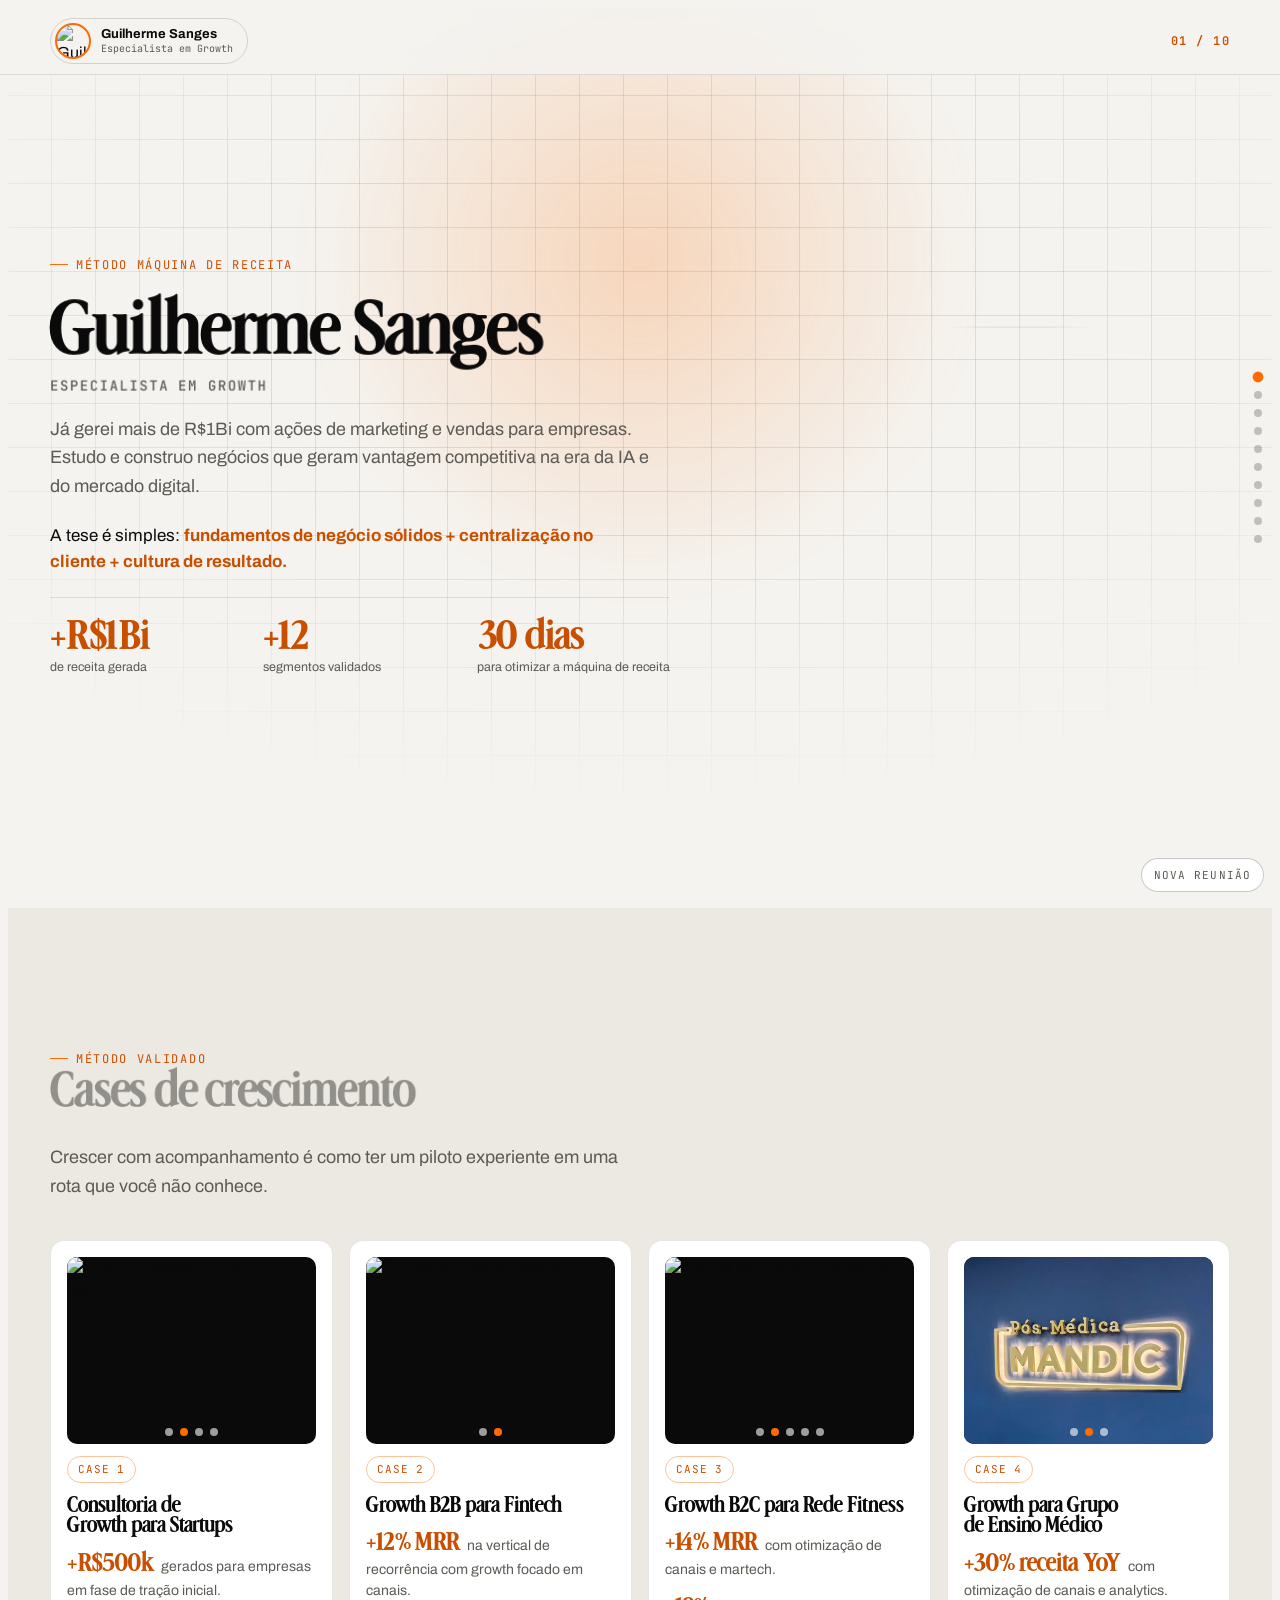
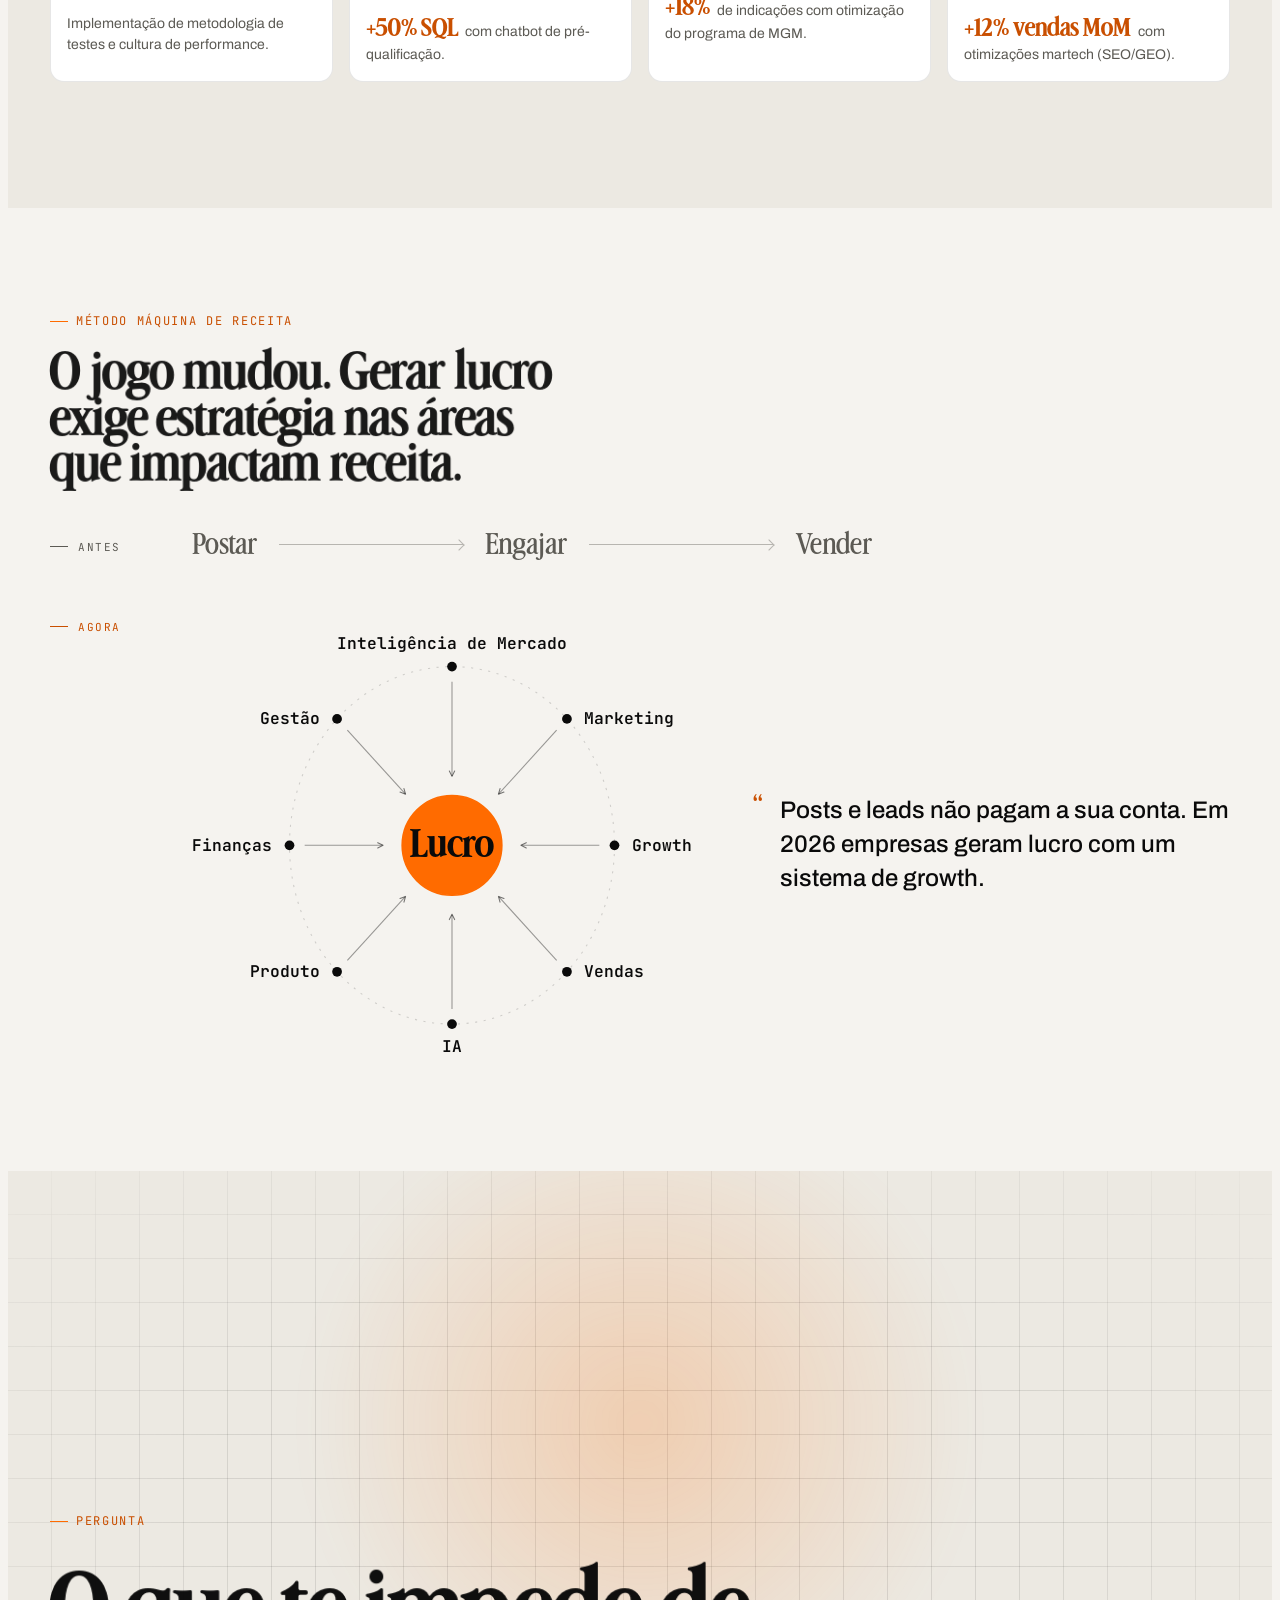
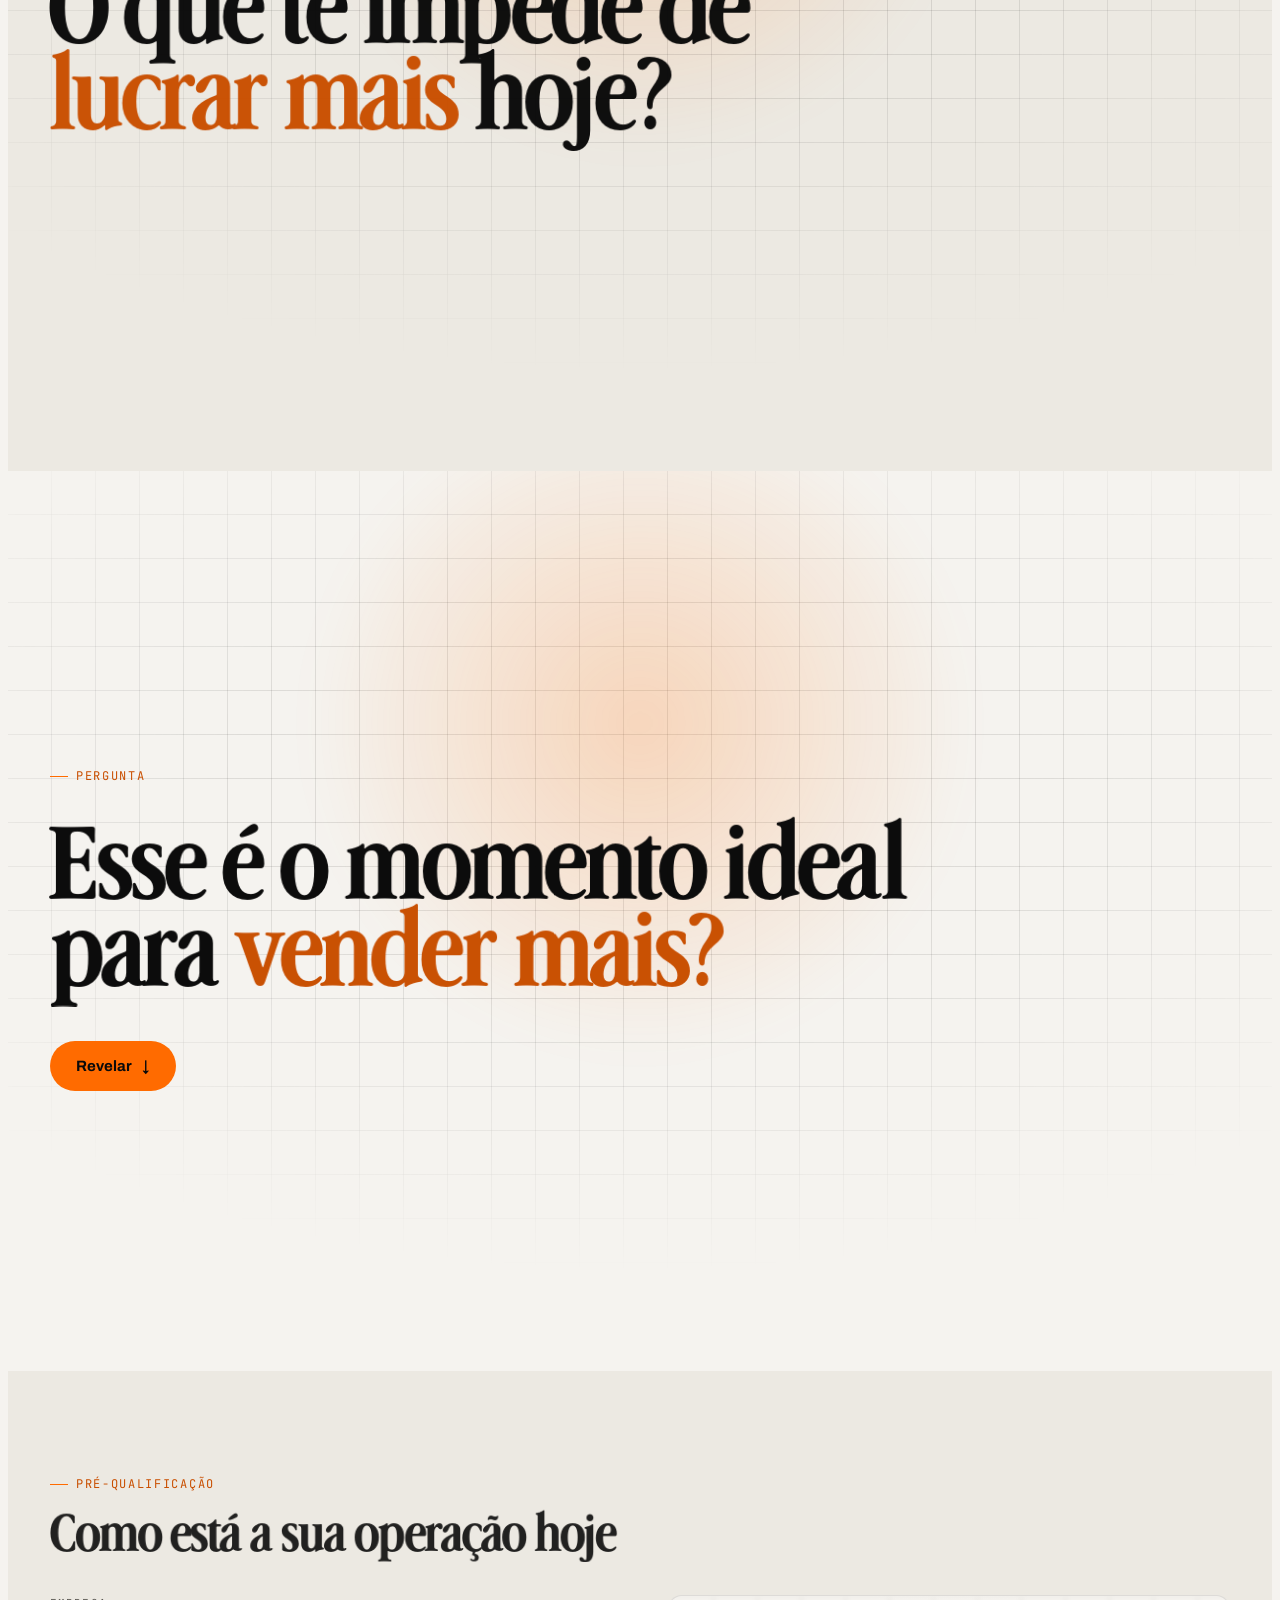
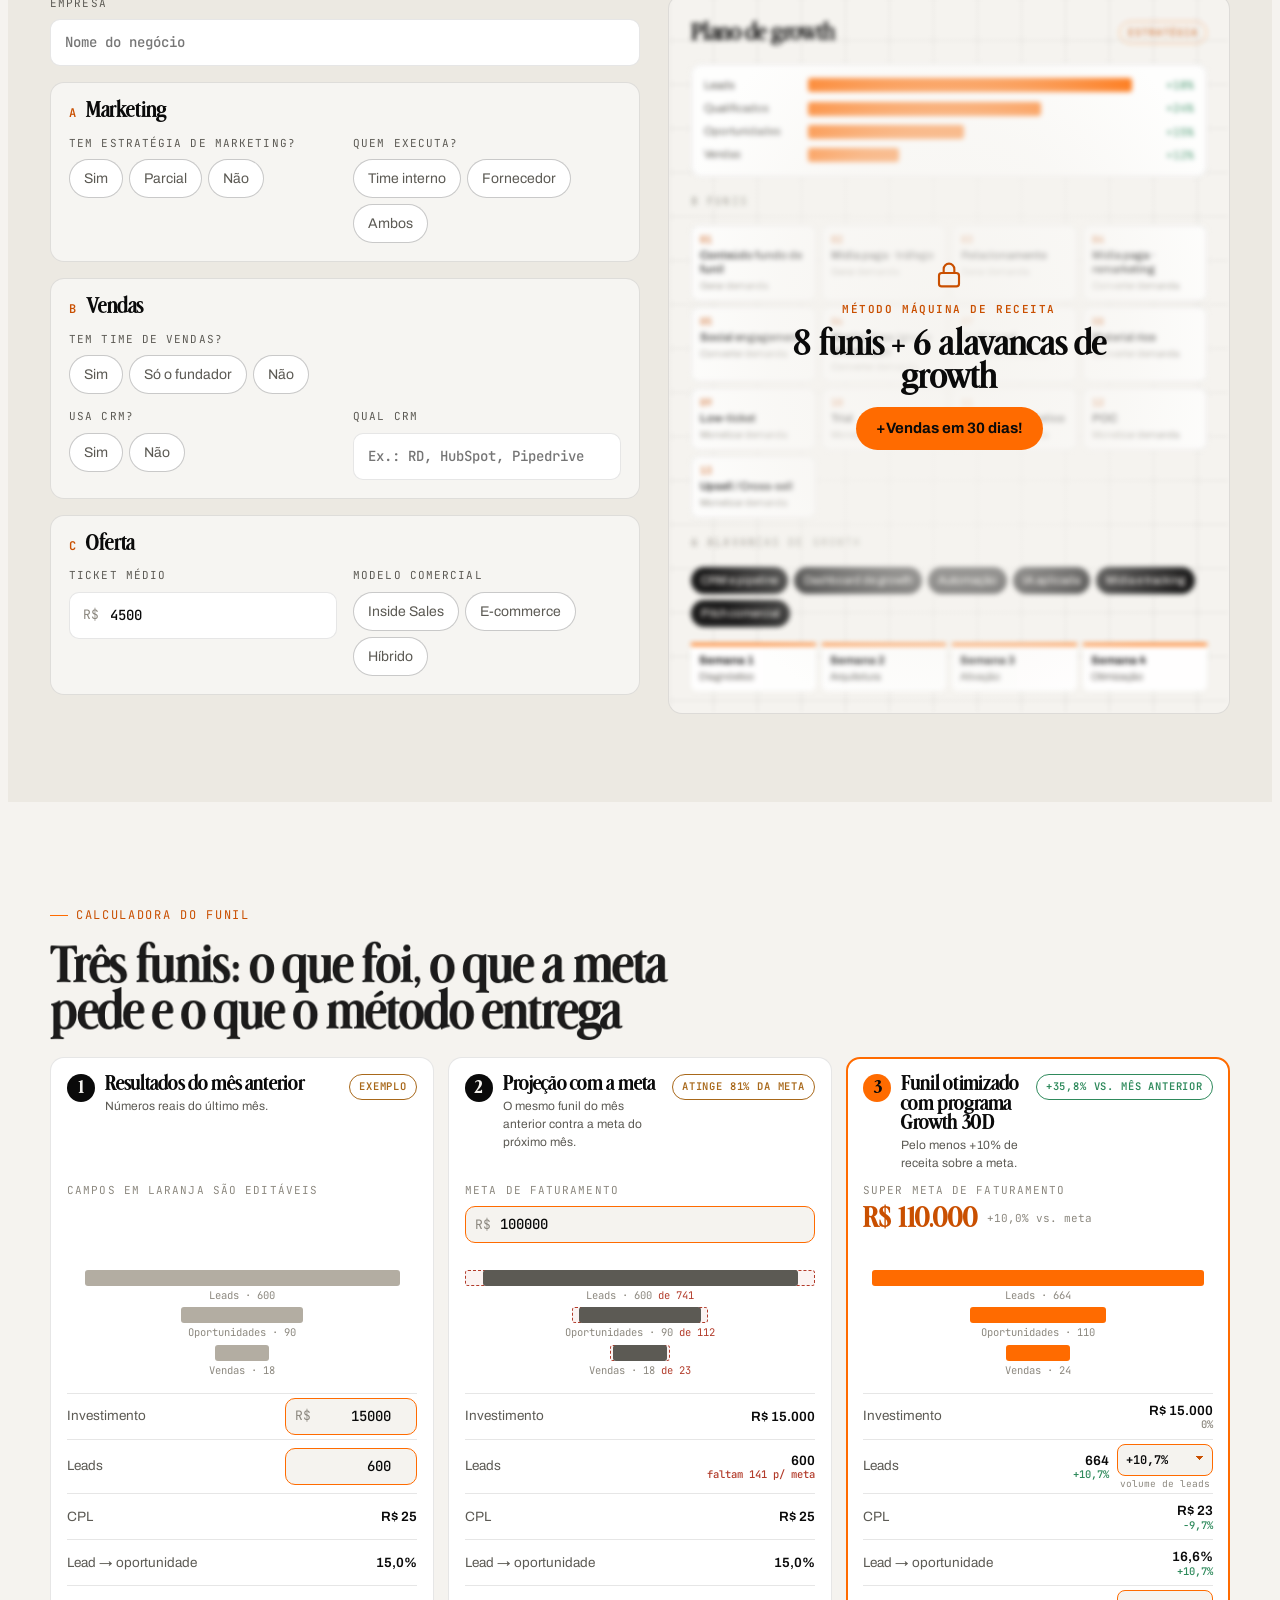
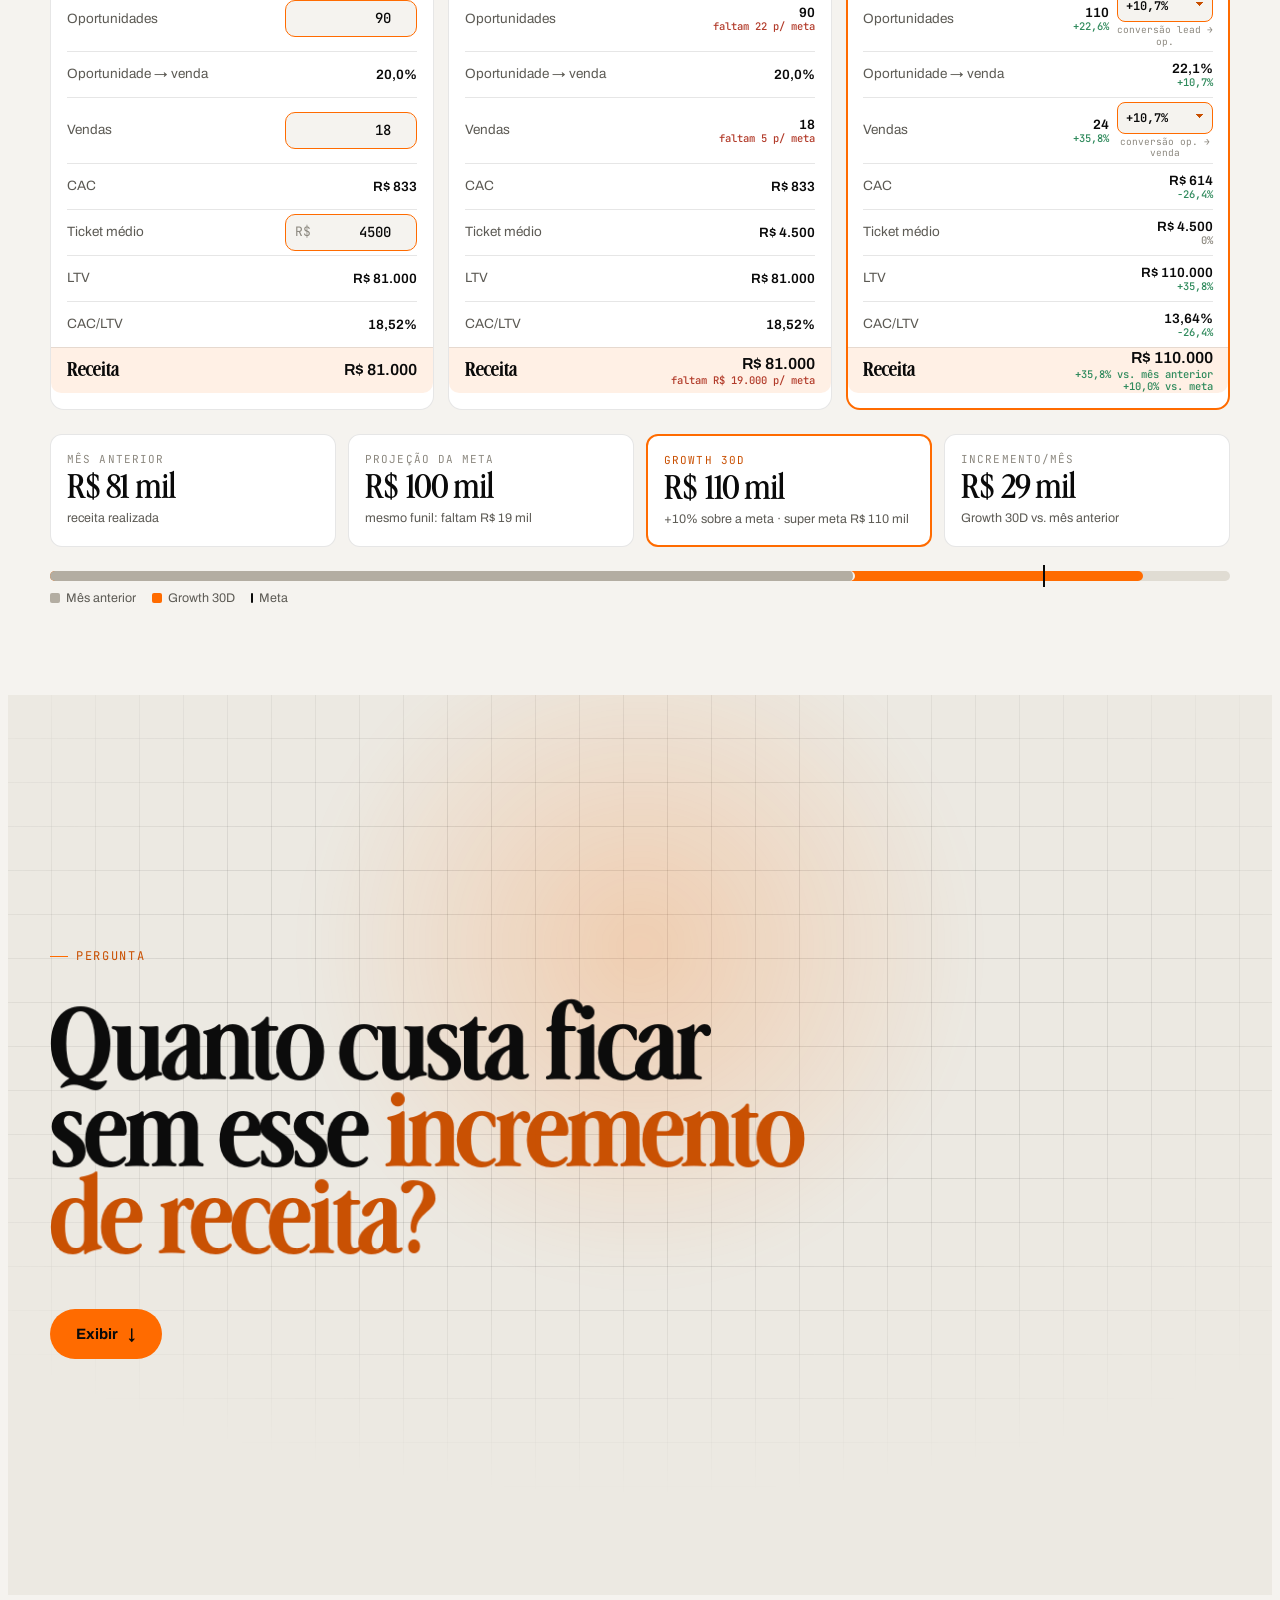
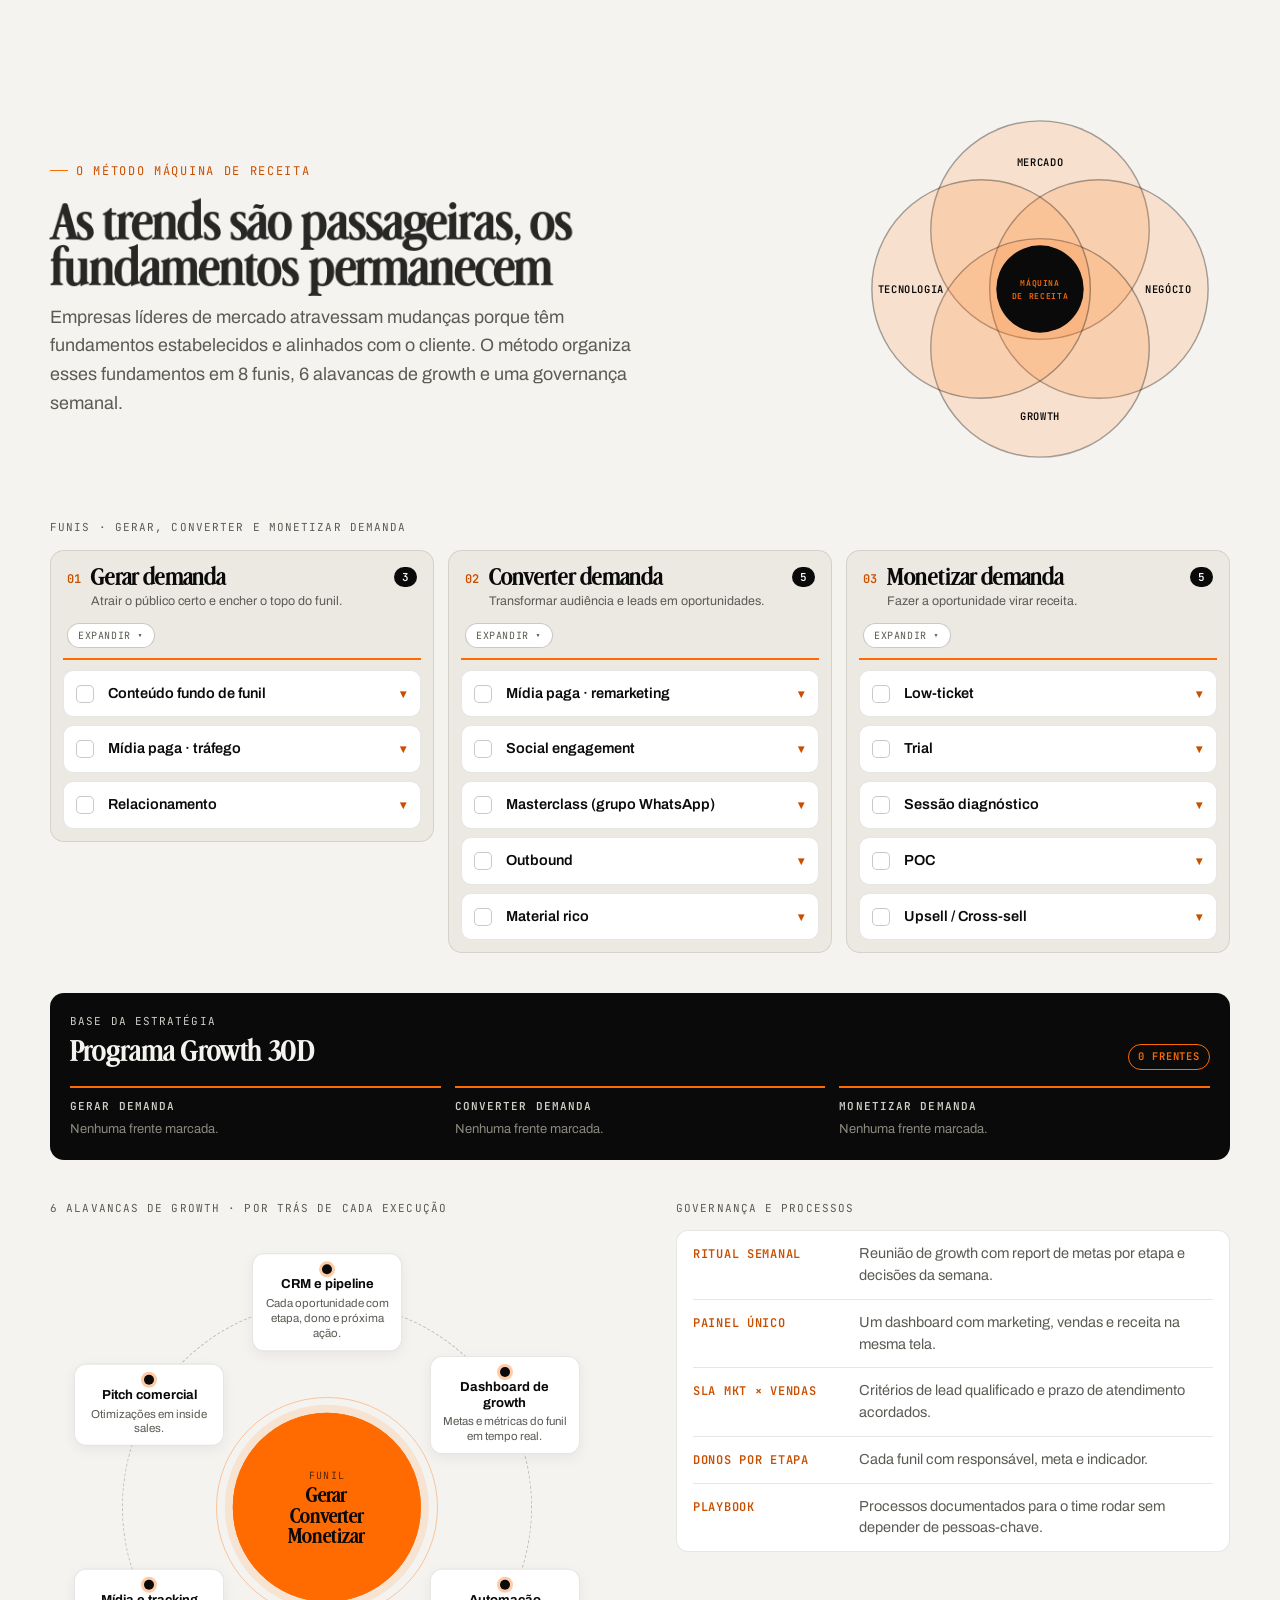
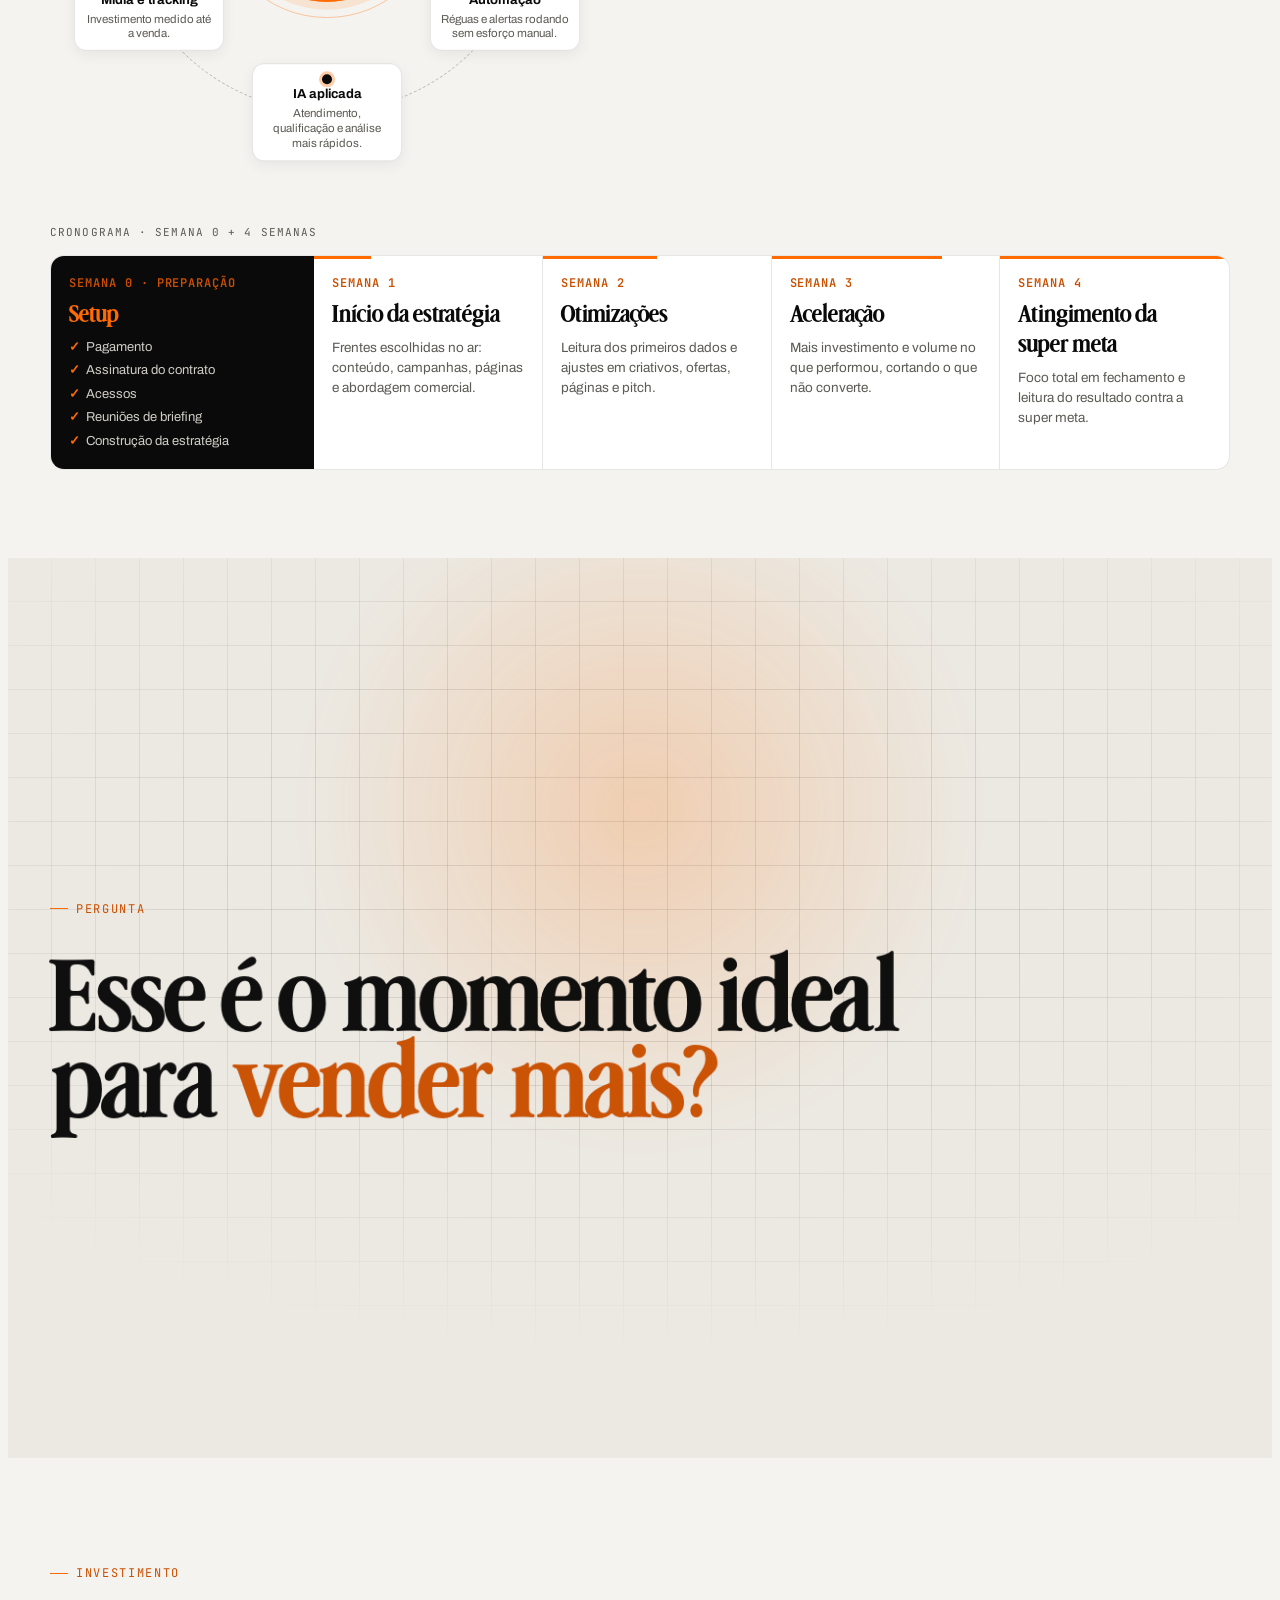
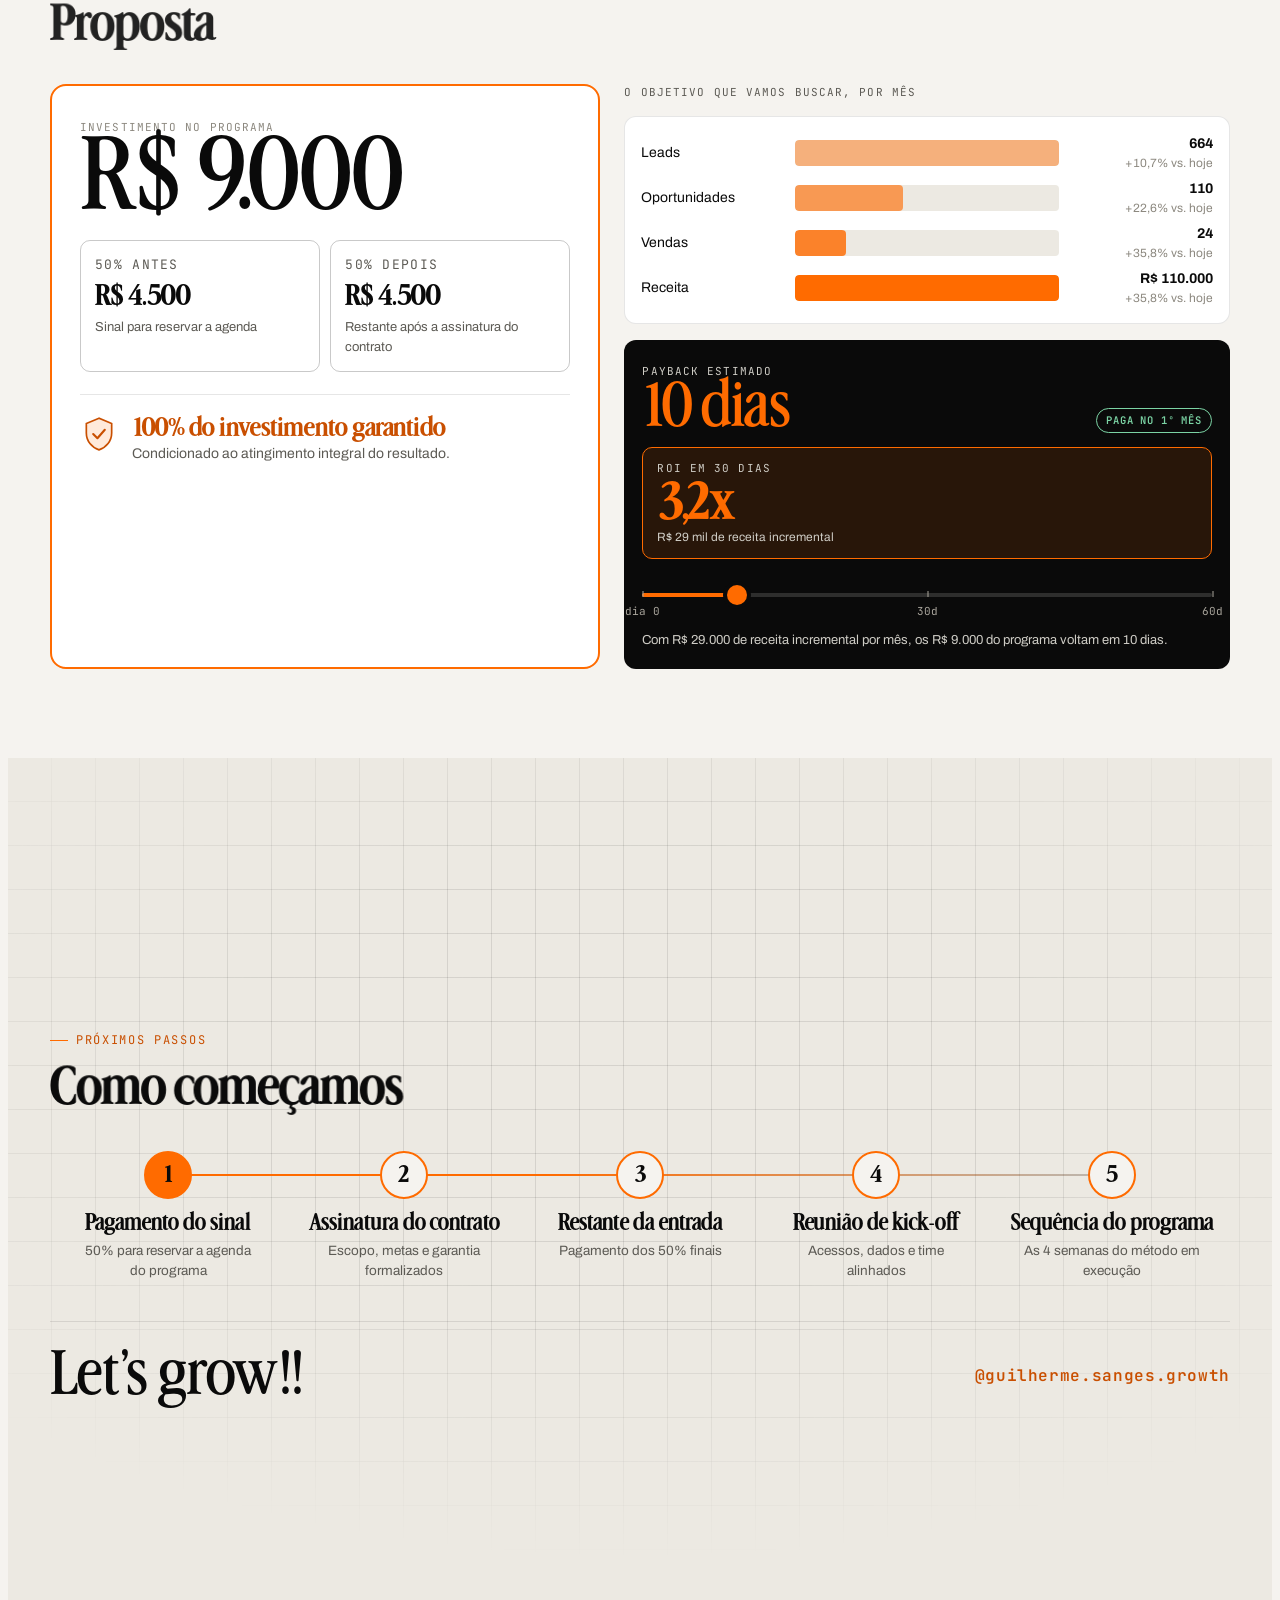
==== comercial-growth-30D/index.html @ 51778946 "Renomeia caminho da página para comercial-growth-30D Co-Authored-By: Claude Opus 5.5 <noreply@anthro" ====
<!doctype html><html lang="pt-BR"><head><meta charset="utf-8"><meta name="robots" content="noindex, nofollow"><meta name="viewport" content="width=device-width,initial-scale=1,viewport-fit=cover">
<link rel="icon" href="data:image/svg+xml,<svg xmlns=%22http://www.w3.org/2000/svg%22 viewBox=%220 0 100 100%22><rect width=%22100%22 height=%22100%22 fill=%22%230A0A0A%22/><text x=%2250%22 y=%2266%22 font-size=%2260%22 fill=%22%23FF6B00%22 text-anchor=%22middle%22 font-family=%22Arial%22>G</text></svg>"></head><body>
<title>Máquina de Receita · Reunião</title>
<meta name="claude:viewport-fit-sides" content="cover">
<link rel="icon" href="data:image/svg+xml,<svg xmlns=%22http://www.w3.org/2000/svg%22 viewBox=%220 0 100 100%22><rect width=%22100%22 height=%22100%22 fill=%22%230A0A0A%22/><text x=%2250%22 y=%2266%22 font-size=%2260%22 fill=%22%23FF6B00%22 text-anchor=%22middle%22 font-family=%22Arial%22>G</text></svg>">
<link rel="preconnect" href="https://fonts.googleapis.com">
<link rel="preconnect" href="https://fonts.gstatic.com" crossorigin>
<link rel="stylesheet" href="https://fonts.googleapis.com/css2?family=Archivo:wght@400;500;600;700&family=JetBrains+Mono:wght@400;500;600&display=swap">
<style>
@font-face{font-family:"Advercase";font-weight:400;font-display:swap;src:url([data-uri]) format("woff2")}
@font-face{font-family:"Advercase";font-weight:700;font-display:swap;src:url([data-uri]) format("woff2")}

/* Layout: dobras de tela cheia roladas na vertical no visual do Growth Hub (off-white, tom, grade com brilho laranja), cromo fixo com chip do autor e contador. Visual claro único. */
:root{
  --bg:#F5F3EF;          /* off-white do hub */
  --bg-tone:#ECE9E2;     /* dobra "tone" */
  --card:#FFFFFF;
  --ink:#0A0A0A;
  --ink-2:#5C5A54;
  --ink-3:#8C887F;
  --line:rgba(10,10,10,.10);
  --line-2:rgba(10,10,10,.22);
  --accent:#FF6B00;      /* preenchimentos */
  --accent-ink:#C94F00;  /* texto laranja sobre claro */
  --accent-soft:rgba(255,107,0,.10);
  --bar-base:#B3ADA2;
  --good:#2F8A5C;
  --warn:#A8681A;
  --f-display:"Advercase","Archivo",Arial,sans-serif;
  --f-body:"Archivo",Arial,sans-serif;
  --f-mono:"JetBrains Mono",ui-monospace,Menlo,Consolas,monospace;
  --gut-l:max(16px,env(safe-area-inset-left,0px));
  --gut-r:max(16px,env(safe-area-inset-right,0px));
  --radius:14px;
  color-scheme:light;
}
html{scroll-snap-type:y proximity;scroll-behavior:smooth}
@media (prefers-reduced-motion:reduce){html{scroll-behavior:auto}*{animation:none!important;transition:none!important}}
body{background:var(--bg);color:var(--ink);font-family:var(--f-body);font-size:16px;line-height:1.5;-webkit-font-smoothing:antialiased}
*{box-sizing:border-box}
[hidden]{display:none!important}
button,input,select,textarea{font:inherit;color:inherit}
:focus-visible{outline:2px solid var(--accent);outline-offset:3px;border-radius:4px}

/* ---------- cromo fixo (nav do hub) ---------- */
.chrome{position:fixed;top:0;left:0;right:0;z-index:30;backdrop-filter:blur(10px);-webkit-backdrop-filter:blur(10px);background:rgba(245,243,239,.82);border-bottom:1px solid var(--line);
  padding-top:env(safe-area-inset-top,0px);padding-left:var(--gut-l);padding-right:var(--gut-r)}
.chrome-in{max-width:1180px;margin-inline:auto;display:flex;justify-content:space-between;align-items:center;gap:16px;padding-block:10px}
.author{display:flex;align-items:center;gap:10px;border:1px solid rgba(10,10,10,.14);border-radius:999px;padding:4px 14px 4px 4px;text-decoration:none;color:inherit}
.author img{width:36px;height:36px;border-radius:50%;object-fit:cover;border:2px solid var(--accent)}
.author span{display:flex;flex-direction:column;line-height:1.2}
.author strong{font-size:13px}
.author small{font-family:var(--f-mono);font-size:10px;color:var(--ink-2)}
.chrome-r{display:flex;align-items:center;gap:14px}
.goal-badge{pointer-events:auto;display:flex;align-items:center;gap:8px;background:var(--ink);color:var(--bg);border-radius:999px;padding:6px 8px 6px 14px;box-shadow:0 0 0 3px rgba(255,107,0,.25),0 6px 18px rgba(10,10,10,.15);animation:gbIn .5s cubic-bezier(.2,.7,.2,1)}
.goal-badge .gb-k{font-family:var(--f-mono);font-size:10px;letter-spacing:.1em;text-transform:uppercase;color:#CFCDC6}
.goal-badge strong{font-family:var(--f-display);font-size:18px;line-height:1;color:var(--accent);font-variant-numeric:tabular-nums}
.goal-badge .gb-s{font-family:var(--f-mono);font-size:11px;font-weight:600;background:var(--accent);color:var(--ink);border-radius:999px;padding:4px 9px}
.goal-badge .gb-sep{color:#6F6862;font-size:16px}
@keyframes gbIn{from{opacity:0;transform:translateY(-6px)}to{opacity:1;transform:none}}
@media (max-width:680px){.goal-badge .gb-k{display:none}.goal-badge strong{font-size:15px}.chrome-r{gap:8px}}
.counter{font-family:var(--f-mono);font-size:12px;letter-spacing:.12em;color:var(--accent-ink);font-variant-numeric:tabular-nums;font-weight:600}
.dots{position:fixed;right:max(18px,calc(env(safe-area-inset-right,0px) + 18px));top:50%;transform:translateY(-50%);z-index:30;display:flex;flex-direction:column;gap:10px}
.dots a{display:block;width:8px;height:8px;border-radius:50%;background:var(--line-2);position:relative;transition:background .2s,transform .2s}
.dots a.on{background:var(--accent);transform:scale(1.35)}
.dots a span{position:absolute;right:18px;top:50%;transform:translateY(-50%);white-space:nowrap;font-family:var(--f-mono);font-size:11px;letter-spacing:.08em;text-transform:uppercase;color:var(--bg);background:var(--ink);padding:4px 8px;border-radius:4px;opacity:0;pointer-events:none;transition:opacity .15s}
.dots a:hover span,.dots a:focus-visible span{opacity:1}
.tools{position:fixed;z-index:30;bottom:calc(16px + env(safe-area-inset-bottom,0px));right:max(16px,calc(env(safe-area-inset-right,0px) + 16px));display:flex;gap:8px}
.tool{font-family:var(--f-mono);font-size:11px;letter-spacing:.1em;text-transform:uppercase;background:var(--card);border:1px solid var(--line-2);color:var(--ink-2);padding:8px 12px;border-radius:999px;cursor:pointer}
.tool:hover{color:var(--ink);border-color:var(--ink)}
.tool[aria-pressed="true"]{color:var(--accent-ink);border-color:var(--accent)}

/* ---------- dobras ---------- */
.dobra{min-height:100svh;scroll-snap-align:start;display:flex;flex-direction:column;justify-content:center;position:relative;overflow:hidden;
  padding-block:104px 88px;padding-left:var(--gut-l);padding-right:var(--gut-r);background:var(--bg)}
.dobra.tone{background:var(--bg-tone)}
.dobra.auto{min-height:auto}
.wrap{width:100%;max-width:1180px;margin-inline:auto;display:flex;flex-direction:column;gap:40px;min-width:0;position:relative;z-index:1}
.gridbg{position:absolute;inset:-1px;z-index:0;pointer-events:none;background-image:linear-gradient(var(--line) 1px,transparent 1px),linear-gradient(90deg,var(--line) 1px,transparent 1px);background-size:44px 44px;-webkit-mask-image:radial-gradient(ellipse 80% 60% at 50% 35%,#000 40%,transparent 90%);mask-image:radial-gradient(ellipse 80% 60% at 50% 35%,#000 40%,transparent 90%)}
.glow{position:absolute;z-index:0;pointer-events:none;top:-12%;left:50%;width:min(720px,120vw);aspect-ratio:1;transform:translateX(-50%);background:radial-gradient(circle,rgba(255,107,0,.22) 0%,rgba(255,107,0,0) 65%);filter:blur(20px)}
.kicker{font-family:var(--f-mono);font-size:12px;letter-spacing:.14em;text-transform:uppercase;color:var(--accent-ink);display:inline-flex;gap:8px;align-items:center}
.kicker::before{content:"";width:18px;height:1px;background:var(--accent)}
h1,h2,h3{font-family:var(--f-display);font-weight:700;text-wrap:balance;margin:0;line-height:1.08}
h1{font-size:clamp(32px,4.9vw,67px)}
.tt{transform-origin:left center;will-change:transform,opacity;transition:transform .2s ease-out,opacity .2s ease-out}
h2{font-size:clamp(28px,3.6vw,44px)}
h3{font-size:clamp(19px,1.8vw,22px)}
p{margin:0}
.lead{font-size:clamp(16px,1.4vw,18px);line-height:1.6;color:var(--ink-2);max-width:60ch}
.label{font-family:var(--f-mono);font-size:11px;letter-spacing:.1em;text-transform:uppercase;color:var(--ink-3)}
.o{color:var(--accent-ink)}
.head-block{display:flex;flex-direction:column;gap:14px;max-width:760px}

/* notas do apresentador */
.nota{display:none;border:1px dashed var(--accent);background:var(--accent-soft);border-radius:10px;padding:14px 16px;font-size:14px;color:var(--ink);max-width:70ch}
.nota b{font-family:var(--f-mono);font-size:11px;letter-spacing:.12em;text-transform:uppercase;color:var(--accent-ink);display:block;margin-bottom:4px;font-weight:600}
.nota textarea{width:100%;margin-top:10px;min-height:84px;background:var(--card);border:1px solid var(--line-2);border-radius:8px;padding:10px;resize:vertical}
body.presenter .nota{display:block}

/* ---------- 1a. hero ---------- */
.hero-photo{position:absolute;z-index:0;pointer-events:none;user-select:none;top:50%;right:8vw;width:clamp(235px,23.5vw,370px);height:auto;aspect-ratio:1/1;object-fit:cover;object-position:50% 30%;transform:translateY(-50%);
  -webkit-mask-image:radial-gradient(circle closest-side,#000 72%,transparent 100%);mask-image:radial-gradient(circle closest-side,#000 72%,transparent 100%)}
.hero-text{max-width:min(720px,56%);display:flex;flex-direction:column;gap:22px}
.hero-text h1 small{display:block;font-family:var(--f-mono);font-weight:500;font-size:14px;letter-spacing:.14em;text-transform:uppercase;color:var(--ink-2);margin-top:14px}
.thesis{font-size:17px;line-height:1.55;max-width:56ch}
.thesis strong{color:var(--accent-ink)}
.stats{display:grid;grid-template-columns:repeat(3,minmax(0,1fr));gap:20px;border-top:1px solid var(--line);padding-top:22px;max-width:620px}
.stat{display:flex;flex-direction:column;gap:4px}
.stat b{font-family:var(--f-display);font-size:clamp(26px,2.6vw,34px);color:var(--accent-ink);line-height:1}
.stat span{font-size:12.5px;color:var(--ink-2)}

/* ---------- 1b. cases (cards do hub) ---------- */
.cases{display:grid;grid-template-columns:repeat(4,minmax(0,1fr));gap:16px}
.case{background:var(--card);border:1px solid var(--line);border-radius:var(--radius);padding:16px;display:flex;flex-direction:column;gap:12px;min-width:0}
.case-tag{font-family:var(--f-mono);font-size:11px;letter-spacing:.08em;text-transform:uppercase;color:var(--accent-ink);border:1px solid rgba(255,107,0,.4);border-radius:999px;padding:4px 10px;width:fit-content}
.case h3{font-size:18px;line-height:1.15}
.case p{font-size:14px;line-height:1.5;color:var(--ink-2)}
.case p strong{font-family:var(--f-display);font-size:21px;color:var(--accent-ink);margin-right:4px;display:inline-block}
.car{position:relative;aspect-ratio:4/3;max-width:100%;overflow:hidden;border-radius:10px;background:var(--ink)}
.car img{position:absolute;inset:0;width:100%;height:100%;object-fit:cover;object-position:50% 30%;opacity:0;transition:opacity 0s linear .6s}
.car img.on{opacity:1;z-index:1;transition:opacity .6s ease}
.car img.contain{object-fit:contain;object-position:50% 50%}
.car-dots{position:absolute;left:0;right:0;bottom:8px;display:flex;justify-content:center;gap:7px;z-index:2}
.car-dots button{width:8px;height:8px;padding:0;border:0;border-radius:50%;background:rgba(255,255,255,.6);cursor:pointer}
.car-dots button.on{background:var(--accent)}

/* ---------- 1c. antes x agora (do hub) ---------- */
.compare{display:flex;flex-direction:column;gap:44px}
.crow{display:grid;grid-template-columns:110px minmax(0,1fr);gap:32px;align-items:start}
.ctag{display:flex;align-items:center;gap:10px;font-family:var(--f-mono);font-size:11px;letter-spacing:.14em;text-transform:uppercase;color:var(--ink-2);padding-top:12px}
.ctag::before{content:"";width:18px;height:1px;background:currentColor}
.ctag.acc{color:var(--accent-ink)}
.antes{list-style:none;margin:0;padding:0;display:flex;align-items:center;gap:22px;font-family:var(--f-display);font-size:24px;color:var(--ink-2);max-width:680px}
.antes li:not(.sep){white-space:nowrap}
.antes .sep{flex:1;min-width:18px;height:1px;background:currentColor;opacity:.4;position:relative}
.antes .sep::after{content:"";position:absolute;right:0;top:50%;width:7px;height:7px;border-top:1px solid currentColor;border-right:1px solid currentColor;transform:translateY(-50%) rotate(45deg)}
.agora-wrap{display:grid;grid-template-columns:minmax(0,520px) minmax(0,1fr);gap:40px;align-items:center}
.agora{display:block;width:100%;height:auto;overflow:visible}
.agora .orbit{fill:none;stroke:rgba(10,10,10,.16);stroke-dasharray:2 6}
.agora .spoke{stroke:rgba(10,10,10,.4);stroke-width:1;marker-end:url(#agoraArrow)}
.agora .dot{fill:var(--ink)}
.agora .lb{font-family:var(--f-mono);font-size:15px;font-weight:600;fill:var(--ink)}
.agora .core{fill:var(--accent)}
.agora .corelb{font-family:var(--f-display);font-weight:700;font-size:30px;fill:var(--ink);text-anchor:middle;dominant-baseline:central}
.agora .pulse{fill:none;stroke:var(--accent);stroke-width:1.5;transform-box:fill-box;transform-origin:center;animation:agoraPulse 3.2s ease-out infinite}
@keyframes agoraPulse{0%{transform:scale(1);opacity:.55}100%{transform:scale(1.7);opacity:0}}
.take{display:flex;gap:16px;align-items:flex-start}
.take i{font-style:normal;font-family:var(--f-display);color:var(--accent-ink);font-size:30px;line-height:1}
.take p{font-size:clamp(19px,1.9vw,24px);line-height:1.4;font-weight:500}

/* ---------- perguntas ---------- */
.q h2{font-size:clamp(42px,6.6vw,96px);max-width:15ch;line-height:1.04}
.reveal-btn{align-self:flex-start;display:inline-flex;gap:10px;align-items:center;background:var(--accent);color:var(--ink);border:0;border-radius:999px;padding:14px 26px;font-weight:700;font-size:15px;cursor:pointer;transition:transform .18s}
.reveal-btn:hover{transform:translateY(-2px)}
.revealed .reveal-btn{display:none}
.rev{display:none}
.revealed .rev{display:flex;animation:up .6s cubic-bezier(.2,.7,.2,1) both}
@keyframes up{from{opacity:0;transform:translateY(16px)}to{opacity:1;transform:none}}
.decisao{flex-direction:column;gap:28px}
.decisao > p{font-family:var(--f-display);font-size:clamp(22px,2.6vw,34px);line-height:1.2;max-width:30ch}
.pilares{display:grid;grid-template-columns:repeat(3,minmax(0,1fr));gap:16px}
.pilar{background:var(--card);border:1px solid var(--line);border-top:3px solid var(--accent);border-radius:var(--radius);padding:20px;display:flex;flex-direction:column;gap:6px}
.pilar span{font-family:var(--f-mono);font-size:12px;color:var(--accent-ink);font-weight:600}
.pilar strong{font-family:var(--f-display);font-size:clamp(22px,2.2vw,30px)}
.pilar p{font-size:14px;color:var(--ink-2)}

/* ---------- 4. pré-qualificação ---------- */
.pq{display:grid;grid-template-columns:minmax(0,1.05fr) minmax(0,1fr);gap:28px;align-items:stretch}
.form{display:flex;flex-direction:column;gap:16px}
.field{display:flex;flex-direction:column;gap:8px;min-width:0}
.field > .label{color:var(--ink-2)}
.row2{display:grid;grid-template-columns:minmax(0,1fr) minmax(0,1fr);gap:16px}
.txt{background:var(--card);border:1px solid var(--line);border-radius:10px;padding:12px 14px;width:100%;min-width:0;font-family:var(--f-mono);font-size:14px;font-weight:500}
.txt:focus{border-color:var(--accent-ink);outline:none}
.money{position:relative}
.money::before{content:"R$";position:absolute;left:14px;top:50%;transform:translateY(-50%);color:var(--ink-3);font-size:13px;font-family:var(--f-mono);pointer-events:none}
.money .txt{padding-left:40px}
.seg{display:flex;flex-wrap:wrap;gap:6px}
.seg label{position:relative}
.seg input{position:absolute;opacity:0;inset:0;cursor:pointer}
.seg span{display:block;padding:8px 14px;border:1px solid var(--line-2);border-radius:999px;font-size:14px;color:var(--ink-2);background:var(--card);transition:all .15s}
.seg input:checked + span{border-color:var(--ink);color:var(--bg);background:var(--ink)}
.seg input:focus-visible + span{outline:2px solid var(--accent);outline-offset:2px}
.qbox{border:1px solid var(--line);border-radius:var(--radius);padding:18px;display:flex;flex-direction:column;gap:14px;background:rgba(255,255,255,.55)}
.qbox h3{font-size:18px;display:flex;gap:10px;align-items:baseline}
.qbox h3 .n{font-family:var(--f-mono);font-size:12px;color:var(--accent-ink);font-weight:600}
.locked{position:relative;border:1px solid var(--line);border-radius:var(--radius);overflow:hidden;background:var(--bg);min-height:100%}
.locked .blur{position:relative;filter:blur(2.6px);opacity:.92;padding:22px;display:flex;flex-direction:column;gap:16px;pointer-events:none;user-select:none;background-image:linear-gradient(var(--line) 1px,transparent 1px),linear-gradient(90deg,var(--line) 1px,transparent 1px);background-size:44px 44px}
.mk-head{display:flex;justify-content:space-between;align-items:center;gap:10px}
.mk-head b{font-family:var(--f-display);font-size:20px}
.mk-head span{font-family:var(--f-mono);font-size:10px;letter-spacing:.1em;text-transform:uppercase;color:var(--accent-ink);border:1px solid rgba(255,107,0,.45);border-radius:999px;padding:3px 8px}
.mk-funnel{background:var(--card);border:1px solid var(--line);border-radius:10px;padding:12px;display:flex;flex-direction:column;gap:6px}
.mk-funnel div{display:grid;grid-template-columns:96px minmax(0,1fr) 54px;gap:8px;align-items:center;font-size:11.5px;color:var(--ink-2)}
.mk-funnel i{display:block;height:14px;border-radius:3px;background:var(--accent)}
.mk-funnel em{font-style:normal;font-family:var(--f-mono);font-size:11px;color:var(--good);text-align:right}
.mini-funis{display:grid;grid-template-columns:repeat(4,minmax(0,1fr));gap:6px}
.mini-funis div{background:var(--card);border:1px solid var(--line);border-radius:8px;padding:8px;display:flex;flex-direction:column;gap:3px;font-size:11.5px;font-weight:600;line-height:1.2}
.mini-funis div b{color:var(--accent-ink);font-family:var(--f-mono);font-weight:600;font-size:10px}
.mini-funis div small{font-weight:400;color:var(--ink-3);font-size:10px}
.mini-sis{display:flex;flex-wrap:wrap;gap:6px}
.mini-sis span{background:var(--ink);color:var(--bg);border-radius:999px;padding:5px 10px;font-size:11.5px}
.mk-weeks{display:grid;grid-template-columns:repeat(4,minmax(0,1fr));gap:6px}
.mk-weeks div{border-top:3px solid var(--accent);background:var(--card);border-radius:0 0 6px 6px;padding:6px 8px;font-size:10.5px;color:var(--ink-2)}
.mk-weeks div b{display:block;color:var(--ink);font-size:11.5px}
.lock{position:absolute;inset:0;z-index:2;display:flex;flex-direction:column;align-items:center;justify-content:center;gap:10px;text-align:center;padding:24px;background:radial-gradient(ellipse at center,rgba(245,243,239,.92) 0%,rgba(245,243,239,.55) 45%,rgba(245,243,239,0) 75%)}
.lock svg{width:32px;height:32px}
.lock .k{font-family:var(--f-mono);font-size:11px;letter-spacing:.14em;text-transform:uppercase;color:var(--accent-ink);font-weight:600}
.lock strong{font-family:var(--f-display);font-size:clamp(24px,2.4vw,30px);line-height:1.1;max-width:16ch}
.lock .cta{background:var(--accent);color:var(--ink);font-weight:700;font-size:15px;border-radius:999px;padding:10px 20px;margin-top:4px}

/* ---------- 5. calculadora ---------- */
.calc{display:grid;grid-template-columns:minmax(0,330px) minmax(0,1fr);gap:24px;align-items:start}
.inputs{background:var(--card);border:1px solid var(--line);border-radius:var(--radius);padding:20px;display:flex;flex-direction:column;gap:14px}
.inputs .head{display:flex;justify-content:space-between;align-items:center;gap:8px}
.inputs .txt{background:var(--bg);padding-block:10px}
.chip{font-family:var(--f-mono);font-size:10.5px;letter-spacing:.08em;text-transform:uppercase;padding:4px 9px;border-radius:999px;border:1px solid var(--line-2);color:var(--ink-2);white-space:nowrap;font-weight:600}
.chip.ex,.chip.warn{border-color:var(--warn);color:var(--warn)}
.chip.good{border-color:var(--good);color:var(--good)}
.sep{height:1px;background:var(--line);margin-block:2px}
.res{display:flex;flex-direction:column;gap:18px;min-width:0}
.kpis{display:grid;grid-template-columns:repeat(4,minmax(0,1fr));gap:12px}
.kpi{background:var(--card);border:1px solid var(--line);border-radius:12px;padding:16px;display:flex;flex-direction:column;gap:6px;min-width:0}
.kpi .v{font-family:var(--f-display);font-size:clamp(22px,2.2vw,30px);line-height:1.05;font-variant-numeric:tabular-nums;overflow-wrap:anywhere}
.kpi .s{font-size:12.5px;color:var(--ink-2)}
.kpi.hot{border:2px solid var(--accent);background:var(--card)}
.kpi.hot .label{color:var(--accent-ink)}
.meta-bar{display:flex;flex-direction:column;gap:8px}
.meta-track{position:relative;height:10px;border-radius:999px;background:#E0DCD3}
.meta-track .fa,.meta-track .fo{position:absolute;left:0;top:0;bottom:0;border-radius:999px}
.meta-track .fo{background:var(--accent)}
.meta-track .fa{background:var(--bar-base);border-right:2px solid var(--bg)}
.meta-track .goal{position:absolute;top:-6px;bottom:-6px;width:2px;background:var(--ink)}
.legend{display:flex;flex-wrap:wrap;gap:16px;font-size:12.5px;color:var(--ink-2)}
.legend i{display:inline-block;width:10px;height:10px;border-radius:2px;margin-right:6px;vertical-align:-1px}
.tbl-wrap{overflow-x:auto;border:1px solid var(--line);border-radius:12px;background:var(--card)}
table{width:100%;border-collapse:collapse;font-size:14.5px;font-variant-numeric:tabular-nums;min-width:560px}
th,td{padding:10px 16px;text-align:right;border-bottom:1px solid var(--line);white-space:nowrap}
th:first-child,td:first-child{text-align:left}
thead th{font-family:var(--f-mono);font-size:11px;letter-spacing:.08em;text-transform:uppercase;color:var(--ink-3);font-weight:500;background:var(--bg)}
thead th.o{color:var(--accent-ink)}
tbody tr:last-child td{border-bottom:0}
td.o{color:var(--ink);font-weight:700}
td.d{color:var(--good);font-family:var(--f-mono);font-size:13px;font-weight:500}
td.d.neg{color:var(--ink-3)}
tr.tot td{background:var(--accent-soft);font-weight:700}
tr.tot td:first-child{font-family:var(--f-display)}
td small{color:var(--ink-3);font-weight:400;font-size:12px;margin-left:6px}
.levers{border:1px solid var(--line);border-radius:12px;padding:16px;display:flex;flex-direction:column;gap:12px;background:var(--card)}
.levers .top{display:flex;flex-wrap:wrap;justify-content:space-between;align-items:center;gap:10px}
.levers .grid{display:grid;grid-template-columns:repeat(4,minmax(0,1fr));gap:12px}
.lever{display:flex;flex-direction:column;gap:6px;min-width:0}
.lever select{appearance:none;-webkit-appearance:none;width:100%;padding:10px 34px 10px 12px;border-radius:10px;border:1px solid var(--line-2);background-color:var(--bg);font-family:var(--f-mono);font-size:13px;font-weight:600;cursor:pointer;
  background-image:linear-gradient(45deg,transparent 50%,#C94F00 50%),linear-gradient(135deg,#C94F00 50%,transparent 50%);background-position:calc(100% - 18px) calc(50% - 2px),calc(100% - 13px) calc(50% - 2px);background-size:5px 5px,5px 5px;background-repeat:no-repeat}
.lever select:focus{border-color:var(--accent-ink);outline:none}
.lever small{font-size:12px;color:var(--ink-3)}
.mini-btn{background:transparent;border:1px solid var(--line-2);border-radius:999px;padding:6px 12px;font-family:var(--f-mono);font-size:11px;letter-spacing:.06em;text-transform:uppercase;color:var(--ink-2);cursor:pointer}
.mini-btn:hover{border-color:var(--accent-ink);color:var(--accent-ink)}

/* três funis lado a lado, linhas alinhadas */
#calculadora .wrap{gap:24px}
.fx3{display:grid;grid-template-columns:repeat(3,minmax(0,1fr));gap:14px;align-items:stretch}
.fx{background:var(--card);border:1px solid var(--line);border-radius:var(--radius);padding:16px;display:flex;flex-direction:column;gap:10px;min-width:0}
.fx.hot{border:2px solid var(--accent);padding:15px}
.fx-h{display:grid;grid-template-columns:auto minmax(0,1fr) auto;gap:10px;align-items:start;min-height:78px}
.fx-n{width:28px;height:28px;border-radius:50%;display:grid;place-items:center;background:var(--ink);color:var(--bg);font-family:var(--f-display);font-weight:700;font-size:15px}
.fx.hot .fx-n{background:var(--accent);color:var(--ink)}
.fx-h h3{font-size:17px;line-height:1.15}
.fx-h p{font-size:12px;color:var(--ink-2);margin-top:3px}
.fx-meta{display:flex;flex-wrap:wrap;gap:8px;align-items:center;align-content:flex-start;min-height:74px}
.fx-meta .label{flex:1 0 100%}
.fx-meta .money{flex:1 1 120px;min-width:0}
.supermeta{font-family:var(--f-display);font-weight:700;font-size:24px;line-height:1;color:var(--accent-ink);font-variant-numeric:tabular-nums}
.supermeta-s{font-family:var(--f-mono);font-size:11px;color:var(--ink-3)}
.fx-meta .txt{padding:7px 10px 7px 34px;background:var(--bg);border-color:var(--accent)}
.fx-meta .money::before{left:10px}
.fx-bars{display:flex;flex-direction:column;gap:4px;align-items:center;padding-block:4px}
.fb{width:100%;display:flex;flex-direction:column;align-items:center;gap:2px}
.fbw{position:relative;height:16px;display:flex;justify-content:center}
.fb i{display:block;height:16px;border-radius:3px;position:relative}
.fb i.ghost{position:absolute;inset:0;width:100%;border:1.5px dashed #B23B2A;background:rgba(178,59,42,.06)}
.fb span em{font-style:normal;color:#B23B2A}
.fb span{font-family:var(--f-mono);font-size:10.5px;color:var(--ink-3)}
.fb i.b1{background:var(--bar-base)}
.fb i.b2{background:var(--ink-2)}
.fb i.b3{background:var(--accent)}
.fx-rows{display:flex;flex-direction:column}
.fr{display:grid;grid-template-columns:minmax(0,1fr) auto;gap:8px;align-items:center;min-height:46px;border-top:1px solid var(--line);font-size:13.5px}
.fr .fl{color:var(--ink-2);min-width:0}
.fr .fv{font-variant-numeric:tabular-nums;font-weight:600;text-align:right;white-space:nowrap;line-height:1.15}
.fr .fv small{display:block;font-family:var(--f-mono);font-size:10.5px;color:var(--good);font-weight:500}
.fr .fv small.neg{color:#B23B2A}
.fr .fv small.z{color:var(--ink-3)}
.fr.ctl{grid-template-columns:minmax(0,1fr) auto 96px}
.fr .lv{display:flex;flex-direction:column;gap:2px;padding-block:4px}
.fr .lv small{font-family:var(--f-mono);font-size:9.5px;line-height:1.2;color:var(--ink-3);text-align:center}
.fr select{appearance:none;-webkit-appearance:none;width:100%;padding:6px 22px 6px 8px;border-radius:8px;border:1px solid var(--accent);background-color:var(--bg);font-family:var(--f-mono);font-size:12px;font-weight:600;cursor:pointer;
  background-image:linear-gradient(45deg,transparent 50%,#C94F00 50%),linear-gradient(135deg,#C94F00 50%,transparent 50%);background-position:calc(100% - 12px) calc(50% - 2px),calc(100% - 8px) calc(50% - 2px);background-size:4px 4px,4px 4px;background-repeat:no-repeat}
.fr.in .txt{width:132px;padding:7px 10px;text-align:right;background:var(--bg);border-color:var(--accent)}
.fr.in .money .txt{padding-left:30px}
.fr.in .money::before{left:10px}
.fr.tot{background:var(--accent-soft);margin-inline:-16px;padding-inline:16px;border-radius:0 0 10px 10px;font-weight:700}
.fx.hot .fr.tot{margin-inline:-15px;padding-inline:15px}
.fr.tot .fl{font-family:var(--f-display);color:var(--ink);font-size:16px}
.fr.tot .fv{font-size:16px}
@media (max-width:1080px){.fx3{grid-template-columns:minmax(0,1fr)}.fx-h,.fx-meta{min-height:0}}

/* ---------- 6. custo ---------- */
.chart-card{flex-direction:column;gap:18px;width:100%;background:var(--card);border:1px solid var(--line);border-radius:var(--radius);padding:22px}
.chart-head{display:flex;flex-wrap:wrap;justify-content:space-between;align-items:flex-end;gap:20px}
.chart-total{display:flex;flex-direction:column;gap:6px}
.chart-total .v{font-family:var(--f-display);font-size:clamp(36px,4.6vw,60px);line-height:1;color:var(--accent-ink);font-variant-numeric:tabular-nums}
.chart-total .s{color:var(--ink-2);font-size:14px}
.chart-box{position:relative;width:100%;overflow-x:auto}
.chart-box svg{display:block;width:100%;min-width:620px;height:auto}
.chart-box .gl{stroke:var(--line);stroke-width:1}
.chart-box text{fill:var(--ink-3);font-family:var(--f-mono);font-size:11px}
.chart-box text.dl{fill:var(--ink);font-family:var(--f-body);font-weight:700;font-size:13px}
.chart-box .hit{fill:transparent;cursor:crosshair}
.chart-box .col.dim{opacity:.4}
.bar-grow{transform-box:fill-box;transform-origin:bottom;animation:grow .7s cubic-bezier(.2,.7,.2,1) both}
@keyframes grow{from{transform:scaleY(0)}to{transform:scaleY(1)}}
.tip{position:absolute;pointer-events:none;background:var(--ink);color:var(--bg);border-radius:8px;padding:10px 12px;font-size:13px;min-width:180px;opacity:0;transition:opacity .12s;z-index:2}
.tip.on{opacity:1}
.tip b{display:block;font-family:var(--f-mono);font-size:11px;letter-spacing:.08em;text-transform:uppercase;color:#CFCDC6;margin-bottom:6px;font-weight:500}
.tip div{display:flex;justify-content:space-between;gap:14px;font-variant-numeric:tabular-nums}
.tip div i{display:inline-block;width:8px;height:8px;border-radius:2px;margin-right:6px}
.chart-foot{display:grid;grid-template-columns:repeat(3,minmax(0,1fr));gap:12px}
.chart-foot .kpi{background:var(--bg)}

/* ---------- 7. método ---------- */
.met-top{display:grid;grid-template-columns:minmax(0,1fr) minmax(0,380px);gap:40px;align-items:center}
.venn{width:100%;max-width:380px;height:auto;margin-inline:auto;display:block;overflow:visible}
.venn .ring{fill:var(--accent);fill-opacity:.14;stroke:rgba(10,10,10,.35);stroke-width:1.5}
.venn .vcore{fill:var(--ink)}
.venn .rl{font-family:var(--f-mono);font-size:11px;font-weight:600;letter-spacing:.06em;text-anchor:middle;fill:var(--ink)}
.venn .cl{font-family:var(--f-mono);font-size:8.5px;font-weight:600;letter-spacing:.08em;text-anchor:middle;fill:var(--accent)}
.kanban{display:grid;grid-template-columns:repeat(3,minmax(0,1fr));gap:14px;align-items:start}
.kb-col{background:var(--bg-tone);border:1px solid var(--line);border-radius:var(--radius);padding:12px;display:flex;flex-direction:column;gap:10px;min-width:0}
.kb-h{display:grid;grid-template-columns:auto minmax(0,1fr) auto;gap:10px;align-items:start;padding:4px 4px 10px;border-bottom:2px solid var(--accent)}
.kb-n{font-family:var(--f-mono);font-size:12px;font-weight:600;color:var(--accent-ink);padding-top:3px}
.kb-h strong{font-family:var(--f-display);font-size:20px;display:block;line-height:1.1}
.kb-h p{font-size:12.5px;color:var(--ink-2);margin-top:3px}
.kb-tg{grid-column:1 / -1;display:flex;gap:6px;margin-top:2px}
.kb-tg .mini-btn{padding:4px 10px;font-size:10px;background:var(--card)}
.kb-c{font-family:var(--f-mono);font-size:11px;font-weight:600;background:var(--ink);color:var(--bg);border-radius:999px;padding:2px 8px}
.kb-list{display:flex;flex-direction:column;gap:8px}
.kb-item{background:var(--card);border:1px solid var(--line);border-radius:10px;overflow:hidden;transition:border-color .15s,box-shadow .15s}
.kb-item:hover,.kb-item.pinned{border-color:var(--accent);box-shadow:0 2px 10px rgba(10,10,10,.06)}
.kb-btn{flex:1;min-width:0;display:flex;justify-content:space-between;align-items:center;gap:8px;background:none;border:0;padding:12px 14px;font-weight:600;font-size:14.5px;text-align:left;cursor:pointer}
.kb-btn span{color:var(--accent-ink);font-size:12px;transition:transform .2s}
.kb-body{display:none;font-size:13.5px;line-height:1.5;color:var(--ink-2)}
.kb-body{padding:2px 14px 14px}
.ig-p{font-size:13px;color:var(--ink-2);margin-bottom:10px}
.ig-k{display:block;font-family:var(--f-mono);font-size:10px;letter-spacing:.12em;text-transform:uppercase;color:var(--accent-ink);font-weight:600;margin-bottom:8px}
.ig-steps{list-style:none;margin:0 0 12px;padding:0;display:flex;flex-direction:column;position:relative}
.ig-steps li{display:grid;grid-template-columns:24px minmax(0,1fr);gap:10px;align-items:start;padding-bottom:10px;position:relative}
.ig-steps li:not(:last-child)::before{content:"";position:absolute;left:11px;top:24px;bottom:0;width:2px;background:linear-gradient(var(--accent),rgba(255,107,0,.25))}
.ig-steps b,.ig-flow b{width:24px;height:24px;border-radius:50%;background:var(--accent);color:var(--ink);display:grid;place-items:center;font-family:var(--f-mono);font-size:11px;font-weight:700}
.ig-steps span{font-size:13px;line-height:1.4;color:var(--ink);padding-top:3px}
.ig-flow{list-style:none;margin:0 0 12px;padding:0;display:grid;grid-template-columns:repeat(3,minmax(0,1fr));position:relative}
.ig-flow::before{content:"";position:absolute;left:16%;right:16%;top:11px;height:2px;background:var(--accent)}
.ig-flow li{display:flex;flex-direction:column;align-items:center;gap:6px;position:relative;text-align:center}
.ig-flow span{font-size:12.5px;font-weight:600;color:var(--ink)}
.ig-del{border-top:1px dashed var(--line-2);padding-top:10px}
.ig-del > div{display:flex;flex-wrap:wrap;gap:8px}
.ig-d{display:flex;align-items:center;gap:8px;background:var(--ink);color:var(--bg);border-radius:10px;padding:8px 12px;flex:1 1 130px}
.ig-d strong{font-family:var(--f-display);font-size:26px;line-height:1;color:var(--accent)}
.ig-d span{font-size:12px;line-height:1.25}
.kb-item:hover .kb-body,.kb-item.pinned .kb-body{display:block}
.kb-item:hover .kb-btn span,.kb-item.pinned .kb-btn span{transform:rotate(180deg)}
.kb-item.pinned .kb-btn{color:var(--accent-ink)}
.kb-row{display:flex;align-items:center}
.kb-ck{position:relative;display:grid;place-items:center;padding:0 0 0 12px;cursor:pointer}
.kb-ck input{position:absolute;opacity:0;width:18px;height:18px;margin:0;cursor:pointer}
.kb-ck i{width:18px;height:18px;border:1.5px solid var(--line-2);border-radius:5px;background:var(--card);display:grid;place-items:center}
.kb-ck input:checked + i{background:var(--accent);border-color:var(--accent)}
.kb-ck input:checked + i::after{content:"";width:5px;height:9px;border:solid var(--ink);border-width:0 2px 2px 0;transform:rotate(45deg) translate(-1px,-1px)}
.kb-ck input:focus-visible + i{outline:2px solid var(--accent);outline-offset:2px}
.kb-item.on{border-color:var(--accent);background:linear-gradient(var(--accent-soft),var(--accent-soft)),var(--card)}
.strat{background:var(--ink);color:var(--bg);border-radius:var(--radius);padding:20px;display:flex;flex-direction:column;gap:16px}
.strat-h{display:flex;flex-wrap:wrap;justify-content:space-between;align-items:flex-end;gap:12px}
.strat-h .label{color:#CFCDC6;display:block;margin-bottom:4px}
.strat-h strong{font-family:var(--f-display);font-size:24px}
.strat-a{display:flex;gap:8px;align-items:center}
.strat .chip{color:var(--accent);border-color:var(--accent)}
.strat .mini-btn{color:#F5F3EF;border-color:rgba(245,243,239,.35)}
.strat .mini-btn:hover{color:var(--accent);border-color:var(--accent)}
.strat-b{display:grid;grid-template-columns:repeat(3,minmax(0,1fr));gap:14px}
.strat-b section{border-top:2px solid var(--accent);padding-top:10px;display:flex;flex-direction:column;gap:6px;min-width:0}
.strat-b h4{margin:0;font-family:var(--f-mono);font-size:11px;letter-spacing:.1em;text-transform:uppercase;color:#CFCDC6;font-weight:600}
.strat-b ul{margin:0;padding:0;list-style:none;display:flex;flex-direction:column;gap:4px}
.strat-b li{font-size:14px;display:flex;gap:8px}
.strat-b li::before{content:"✓";color:var(--accent);font-weight:700}
.strat-b .vazio{font-size:13px;color:#8C887F}
@media (max-width:680px){.strat-b{grid-template-columns:minmax(0,1fr)}}
.funil{background:var(--card);border:1px solid var(--line);border-radius:12px;padding:18px;display:flex;flex-direction:column;gap:8px;min-width:0}
.funil .n{font-family:var(--f-mono);font-size:12px;color:var(--accent-ink);font-weight:600}
.funil strong{font-family:var(--f-display);font-size:19px}
.funil p{font-size:13.5px;color:var(--ink-2)}
.met-grid{display:grid;grid-template-columns:minmax(0,1fr) minmax(0,1fr);gap:48px 72px}
.block{display:flex;flex-direction:column;gap:14px;min-width:0}
.block > .label{color:var(--ink-2)}
.orbit{position:relative;width:100%;max-width:560px;aspect-ratio:1;margin-inline:auto}
.orb-ring{position:absolute;inset:13%;border:1.5px dashed rgba(10,10,10,.22);border-radius:50%}
.orb-ring.r2{inset:30%;border-style:solid;border-color:rgba(255,107,0,.35)}
.orb-core{position:absolute;left:50%;top:50%;transform:translate(-50%,-50%);width:34%;aspect-ratio:1;border-radius:50%;background:var(--accent);display:flex;flex-direction:column;align-items:center;justify-content:center;gap:1px;text-align:center;box-shadow:0 0 0 8px rgba(255,107,0,.12)}
.orb-core small{font-family:var(--f-mono);font-size:10px;letter-spacing:.12em;text-transform:uppercase;color:var(--ink);opacity:.7;margin-bottom:2px}
.orb-core b{font-family:var(--f-display);font-size:clamp(13px,1.5vw,17px);line-height:1.15;color:var(--ink)}
.orb-pulse{position:absolute;inset:0;border-radius:50%;border:1.5px solid var(--accent);animation:agoraPulse 3.2s ease-out infinite}
.orb-node{position:absolute;transform:translate(-50%,-50%);width:min(150px,30%);background:var(--card);border:1px solid var(--line);border-radius:12px;padding:10px 10px 9px;text-align:center;display:flex;flex-direction:column;align-items:center;gap:3px;box-shadow:0 4px 14px rgba(10,10,10,.06)}
.orb-node i{width:10px;height:10px;border-radius:50%;background:var(--ink);box-shadow:0 0 0 3px rgba(255,107,0,.35)}
.orb-node strong{font-size:13px;line-height:1.2}
.orb-node span{font-size:11.5px;line-height:1.3;color:var(--ink-2)}
@media (max-width:680px){
  .orbit{aspect-ratio:auto;display:grid;grid-template-columns:repeat(2,minmax(0,1fr));gap:8px}
  .orb-ring{display:none}
  .orb-core{position:static;transform:none;grid-column:1 / -1;width:auto;aspect-ratio:auto;border-radius:12px;padding:12px;flex-direction:row;gap:10px;flex-wrap:wrap}
  .orb-pulse{display:none}
  .orb-node{position:static;transform:none;width:auto;left:auto!important;top:auto!important}
}
.sis{display:grid;grid-template-columns:repeat(2,minmax(0,1fr));gap:10px}
.sis div{background:var(--ink);color:var(--bg);border-radius:12px;padding:14px;display:flex;flex-direction:column;gap:4px}
.sis strong{font-size:15px}
.sis span{font-size:13px;color:#CFCDC6}
.gov{list-style:none;margin:0;padding:0;display:flex;flex-direction:column;background:var(--card);border:1px solid var(--line);border-radius:12px;padding-inline:16px}
.gov li{display:grid;grid-template-columns:minmax(0,150px) minmax(0,1fr);gap:16px;padding:12px 0;border-bottom:1px solid var(--line);font-size:14.5px}
.gov li:last-child{border-bottom:0}
.gov li b{font-family:var(--f-mono);font-weight:600;font-size:12px;letter-spacing:.06em;text-transform:uppercase;color:var(--accent-ink);padding-top:2px}
.gov li span{color:var(--ink-2)}
.semanas{display:grid;grid-template-columns:1.15fr repeat(4,minmax(0,1fr));border:1px solid var(--line);border-radius:var(--radius);overflow:hidden;background:var(--card)}
.semana.s0{background:var(--ink);color:var(--bg)}
.semana.s0 strong{color:var(--accent)}
.semana.s0 ul{margin:0;padding:0;list-style:none;display:flex;flex-direction:column;gap:4px}
.semana.s0 li{font-size:13px;color:#CFCDC6;display:flex;gap:6px}
.semana.s0 li::before{content:"✓";color:var(--accent);font-weight:700}
.semana{padding:18px;border-right:1px solid var(--line);display:flex;flex-direction:column;gap:8px;position:relative;min-width:0}
.semana:last-child{border-right:0}
.semana::before{content:"";position:absolute;left:0;top:0;height:3px;background:var(--accent);width:var(--w)}
.semana .s{font-family:var(--f-mono);font-size:12px;color:var(--accent-ink);letter-spacing:.08em;font-weight:600}
.semana strong{font-family:var(--f-display);font-size:20px}
.semana p{font-size:13.5px;color:var(--ink-2)}

/* ---------- 9. investimento ---------- */
.inv{display:grid;grid-template-columns:minmax(0,1fr) minmax(0,1.1fr);gap:24px;align-items:stretch}
.price{background:var(--card);border:2px solid var(--accent);border-radius:16px;padding:28px;display:flex;flex-direction:column;gap:22px}
.price .v{font-family:var(--f-display);font-size:clamp(54px,6.6vw,92px);line-height:.95;font-variant-numeric:tabular-nums}
.split{display:grid;grid-template-columns:1fr 1fr;gap:10px}
.split div{border:1px solid var(--line-2);border-radius:10px;padding:14px;display:flex;flex-direction:column;gap:4px}
.split strong{font-family:var(--f-display);font-size:24px;font-variant-numeric:tabular-nums}
.split span{font-size:13px;color:var(--ink-2)}
.garantia{display:flex;gap:14px;align-items:flex-start;border-top:1px solid var(--line);padding-top:20px}
.garantia svg{flex:none;width:38px;height:38px}
.garantia strong{font-family:var(--f-display);font-size:22px;display:block;line-height:1.15;color:var(--accent-ink)}
.garantia span{font-size:14px;color:var(--ink-2)}
.obj{display:flex;flex-direction:column;gap:16px;min-width:0}
.obj-funil{display:flex;flex-direction:column;gap:6px;background:var(--card);border:1px solid var(--line);border-radius:12px;padding:16px}
.of-row{display:grid;grid-template-columns:minmax(0,140px) minmax(0,1fr) minmax(0,140px);gap:14px;align-items:center;font-size:14px}
.of-row .bar{height:26px;border-radius:4px;background:var(--bg-tone);position:relative;overflow:hidden}
.of-row .bar i{position:absolute;left:0;top:0;bottom:0;background:var(--accent);border-radius:4px}
.of-row .val{text-align:right;font-variant-numeric:tabular-nums;font-weight:700}
.of-row .val small{display:block;font-weight:400;color:var(--ink-3);font-size:12px}
.payback{border-radius:12px;padding:18px;display:flex;flex-direction:column;gap:14px;background:var(--ink);color:var(--bg)}
.payback .label{color:#CFCDC6}
.pb-head{display:flex;justify-content:space-between;align-items:flex-end;gap:12px;flex-wrap:wrap}
.pb-head .v{font-family:var(--f-display);font-size:clamp(34px,4vw,52px);line-height:1;color:var(--accent);font-variant-numeric:tabular-nums}
.roi{display:grid;grid-template-columns:minmax(0,1fr);gap:10px}
.roi-c{border:1px solid rgba(245,243,239,.18);border-radius:10px;padding:12px 14px;display:flex;flex-direction:column;gap:4px}
.roi-c.hot{border-color:var(--accent);background:rgba(255,107,0,.12)}
.roi-c strong{font-family:var(--f-display);font-size:clamp(30px,3.4vw,44px);line-height:1;color:var(--accent);font-variant-numeric:tabular-nums}
.roi-c small{font-size:12px;color:#CFCDC6}
.payback .chip{color:#F5F3EF;border-color:rgba(245,243,239,.35)}
.payback .chip.good{color:#7BD3A4;border-color:#7BD3A4}
.payback .chip.warn{color:#F0B860;border-color:#F0B860}
.pb-track{position:relative;height:44px}
.pb-track .line{position:absolute;left:0;right:0;top:20px;height:4px;border-radius:2px;background:rgba(245,243,239,.15)}
.pb-track .fill{position:absolute;left:0;top:20px;height:4px;border-radius:2px;background:var(--accent)}
.pb-track .mk{position:absolute;top:12px;width:20px;height:20px;margin-left:-10px;border-radius:50%;background:var(--accent);box-shadow:0 0 0 4px var(--ink)}
.pb-track .tk{position:absolute;top:30px;font-family:var(--f-mono);font-size:11px;color:#A9A59C;transform:translateX(-50%)}
.pb-track .tk::before{content:"";position:absolute;left:50%;top:-12px;width:1px;height:6px;background:#A9A59C}
.pb-note{font-size:13px;color:#CFCDC6}

/* ---------- 10. próximos passos ---------- */
.road{display:grid;grid-template-columns:repeat(5,minmax(0,1fr));position:relative;list-style:none;margin:0;padding:0}
.road::before{content:"";position:absolute;left:10%;right:10%;top:23px;height:2px;background:linear-gradient(90deg,var(--accent),var(--accent) 40%,var(--line-2))}
.road li{display:flex;flex-direction:column;align-items:center;text-align:center;gap:14px;padding-inline:10px;position:relative}
.road li > div{display:flex;flex-direction:column;gap:6px;align-items:center}
.road .node{width:48px;height:48px;border-radius:50%;display:grid;place-items:center;background:var(--bg);border:2px solid var(--accent);font-family:var(--f-display);font-size:20px;position:relative;font-weight:700}
.road li:first-child .node{background:var(--accent)}
.road strong{font-family:var(--f-display);font-size:19px;line-height:1.15}
.road p{font-size:13.5px;color:var(--ink-2);max-width:22ch}
.fim{display:flex;flex-wrap:wrap;justify-content:space-between;align-items:center;gap:24px;border-top:1px solid var(--line);padding-top:28px}
.fim .h{font-family:var(--f-display);font-size:clamp(30px,4vw,52px);line-height:1}
.fim .handle{font-family:var(--f-mono);color:var(--accent-ink);letter-spacing:.04em;font-weight:600}

/* ---------- responsivo ---------- */
@media (max-width:1080px){.cases{grid-template-columns:repeat(2,minmax(0,1fr))}}
@media (max-width:980px){
  .pq,.calc,.inv,.met-grid,.agora-wrap,.met-top{grid-template-columns:minmax(0,1fr)}
  .kpis{grid-template-columns:repeat(2,minmax(0,1fr))}
  .kanban{grid-template-columns:minmax(0,1fr)}
  .levers .grid{grid-template-columns:repeat(2,minmax(0,1fr))}
  .locked{min-height:420px}
  .hero-photo{position:relative;top:auto;right:auto;transform:none;width:min(45vw,213px);margin:0 auto 4px;display:block;order:-1}
  #apresentacao .wrap{gap:24px}
  .hero-text{max-width:100%}
}
@media (max-width:680px){
  .dots{display:none}
  .cases,.pilares,.chart-foot,.stats{grid-template-columns:minmax(0,1fr)}
  .crow{grid-template-columns:minmax(0,1fr);gap:16px}
  .ctag{padding-top:0}
  .antes{font-size:17px;gap:12px}
  .semanas{grid-template-columns:minmax(0,1fr)}
  .semana{border-right:0;border-bottom:1px solid var(--line)}
  .semana:last-child{border-bottom:0}
  .road{grid-template-columns:minmax(0,1fr);gap:20px}
  .road::before{left:23px;right:auto;top:10px;bottom:10px;width:2px;height:auto;background:linear-gradient(var(--accent),var(--line-2))}
  .road li{flex-direction:row;text-align:left;align-items:flex-start;padding-inline:0}
  .road li > div{align-items:flex-start}
  .road .node{flex:none}
  .row2,.sis,.mini-funis{grid-template-columns:minmax(0,1fr)}
  .of-row{grid-template-columns:minmax(0,1fr) minmax(0,110px)}
  .of-row .bar{grid-column:1 / -1;grid-row:2}
  .gov li{grid-template-columns:minmax(0,1fr);gap:4px}
  .split{grid-template-columns:minmax(0,1fr)}
  .author small{display:none}
}
</style>

<header class="chrome">
  <div class="chrome-in">
    <div class="author"><img src="../assets/guilherme-avatar.jpg" alt="Guilherme Sanges" width="36" height="36"><span><strong>Guilherme Sanges</strong><small>Especialista em Growth</small></span></div>
    <div class="chrome-r"><div class="goal-badge" id="goalBadge" hidden><strong id="gbV">–</strong><span class="gb-k">(super meta)</span><span class="gb-sep" aria-hidden="true">/</span><strong id="gbY">–</strong><span class="gb-s">em 12 meses!</span></div><div class="counter" id="counter">01 / 10</div></div>
  </div>
</header>
<nav class="dots" id="dots" aria-label="Dobras da reunião"></nav>
<div class="tools">
  <button class="tool" id="btnReset" title="Limpar dados para uma nova reunião">Nova reunião</button>
</div>

<main>

<!-- 1 · APRESENTAÇÃO: hero -->
<section class="dobra" id="apresentacao" data-g="1" data-name="Apresentação">
  <div class="gridbg" aria-hidden="true"></div><div class="glow" aria-hidden="true"></div>
  <img class="hero-photo" src="../assets/guilherme-foto.jpg" alt="" width="720" height="720">
  <div class="wrap">
    <div class="hero-text">
      <div class="kicker">Método Máquina de Receita</div>
      <h1>Guilherme Sanges<small>Especialista em Growth</small></h1>
      <p class="lead">Já gerei mais de R$1Bi com ações de marketing e vendas para empresas. Estudo e construo negócios que geram vantagem competitiva na era da IA e do mercado digital.</p>
      <p class="thesis">A tese é simples: <strong>fundamentos de negócio sólidos + centralização no cliente + cultura de resultado.</strong></p>
      <div class="stats">
        <div class="stat"><b>+R$1Bi</b><span>de receita gerada</span></div>
        <div class="stat"><b>+12</b><span>segmentos validados</span></div>
        <div class="stat"><b>30 dias</b><span>para otimizar a máquina de receita</span></div>
      </div>
    </div>
  </div>
</section>

<!-- 1 · APRESENTAÇÃO: cases -->
<section class="dobra tone" id="cases" data-g="1" data-name="Cases">
  <div class="wrap">
    <div class="head-block">
      <div class="kicker">Método validado</div>
      <h2>Cases de crescimento</h2>
      <p class="lead">Crescer com acompanhamento é como ter um piloto experiente em uma rota que você não conhece.</p>
    </div>
    <div class="cases">
      <article class="case">
        <div class="car" aria-label="Fotos do case Consultoria de Growth para Startups">
          <img class="on" src="../assets/case-startups-1.jpg" alt="Equipe reunida em escritório">
          <img src="../assets/case-startups-2.jpg" alt="Encontro presencial em escritório">
          <img class="contain" src="../assets/case-startups-3.jpg" alt="Videoconferência de evento de growth">
          <img class="contain" src="../assets/case-startups-4.jpg" alt="Videoconferência com participantes">
        </div>
        <span class="case-tag">Case 1</span>
        <h3>Consultoria de Growth para Startups</h3>
        <p><strong>+R$500k</strong> gerados para empresas em fase de tração inicial.</p>
        <p>Implementação de metodologia de testes e cultura de performance.</p>
      </article>
      <article class="case">
        <div class="car" aria-label="Fotos do case Growth B2B para Fintech">
          <img class="on" src="../assets/case-fintech-1.jpg" alt="Participação em evento de pagamentos">
          <img src="../assets/case-fintech-2.jpg" alt="Equipe reunida em evento">
        </div>
        <span class="case-tag">Case 2</span>
        <h3>Growth B2B para Fintech</h3>
        <p><strong>+12% MRR</strong> na vertical de recorrência com growth focado em canais.</p>
        <p><strong>+50% SQL</strong> com chatbot de pré-qualificação.</p>
      </article>
      <article class="case">
        <div class="car" aria-label="Fotos do case Growth B2C para Rede Fitness">
          <img class="on" src="../assets/case-fitness-1.jpg" alt="Retrato em ambiente corporativo">
          <img src="../assets/case-fitness-2.jpg" alt="Equipe reunida em academia">
          <img src="../assets/case-fitness-3.jpg" alt="Equipe reunida em escritório">
          <img src="../assets/case-fitness-4.jpg" alt="Apresentação de resultados em reunião">
          <img src="../assets/case-fitness-5.jpg" alt="Participação em evento">
        </div>
        <span class="case-tag">Case 3</span>
        <h3>Growth B2C para Rede Fitness</h3>
        <p><strong>+14% MRR</strong> com otimização de canais e martech.</p>
        <p><strong>+18%</strong> de indicações com otimização do programa de MGM.</p>
      </article>
      <article class="case">
        <div class="car" aria-label="Fotos do case Growth para Grupo de Ensino Médico">
          <img class="on" src="../assets/case-medico-1.jpg" alt="Equipe reunida em sala de aula">
          <img src="../assets/case-medico-2.jpg" alt="Letreiro luminoso da instituição">
          <img src="../assets/case-medico-3.jpg" alt="Kit de boas-vindas da instituição">
        </div>
        <span class="case-tag">Case 4</span>
        <h3>Growth para Grupo de Ensino Médico</h3>
        <p><strong>+30% receita YoY</strong> com otimização de canais e analytics.</p>
        <p><strong>+12% vendas MoM</strong> com otimizações martech (SEO/GEO).</p>
      </article>
    </div>
  </div>
</section>

<!-- 1 · APRESENTAÇÃO: antes x agora -->
<section class="dobra" id="antes-agora" data-g="1" data-name="Antes e agora">
  <div class="wrap">
    <div class="head-block">
      <div class="kicker">Método Máquina de Receita</div>
      <h2>O jogo mudou. Gerar lucro exige estratégia nas áreas que impactam receita.</h2>
    </div>
    <div class="compare">
      <div class="crow">
        <span class="ctag">Antes</span>
        <ol class="antes" aria-label="Antes: postar, engajar e vender"><li>Postar</li><li class="sep" aria-hidden="true"></li><li>Engajar</li><li class="sep" aria-hidden="true"></li><li>Vender</li></ol>
      </div>
      <div class="crow">
        <span class="ctag acc">Agora</span>
        <div class="agora-wrap">
          <svg class="agora" viewBox="0 0 480 440" role="img" aria-label="Oito áreas convergem para o lucro: inteligência de mercado, marketing, growth, vendas, IA, produto, finanças e gestão">
            <defs><marker id="agoraArrow" viewBox="0 0 10 10" refX="8" refY="5" markerWidth="7" markerHeight="7" orient="auto-start-reverse"><path d="M1.5 1.5 L8.5 5 L1.5 8.5" fill="none" stroke="rgba(10,10,10,0.55)" stroke-width="1.4" stroke-linecap="round" stroke-linejoin="round"/></marker></defs>
            <ellipse class="orbit" cx="240" cy="220" rx="150" ry="165"/>
            <line class="spoke" x1="240" y1="69" x2="240" y2="156"/><circle class="dot" cx="240" cy="55" r="4.5"/><text class="lb" x="240" y="39" text-anchor="middle">Inteligência de Mercado</text>
            <line class="spoke" x1="336.6" y1="113.7" x2="283.1" y2="172.6"/><circle class="dot" cx="346.1" cy="103.3" r="4.5"/><text class="lb" x="362.1" y="108.3" text-anchor="start">Marketing</text>
            <line class="spoke" x1="376" y1="220" x2="304" y2="220"/><circle class="dot" cx="390" cy="220" r="4.5"/><text class="lb" x="406" y="225" text-anchor="start">Growth</text>
            <line class="spoke" x1="336.6" y1="326.3" x2="283.1" y2="267.4"/><circle class="dot" cx="346.1" cy="336.7" r="4.5"/><text class="lb" x="362.1" y="341.7" text-anchor="start">Vendas</text>
            <line class="spoke" x1="240" y1="371" x2="240" y2="284"/><circle class="dot" cx="240" cy="385" r="4.5"/><text class="lb" x="240" y="411" text-anchor="middle">IA</text>
            <line class="spoke" x1="143.4" y1="326.3" x2="196.9" y2="267.4"/><circle class="dot" cx="133.9" cy="336.7" r="4.5"/><text class="lb" x="117.9" y="341.7" text-anchor="end">Produto</text>
            <line class="spoke" x1="104" y1="220" x2="176" y2="220"/><circle class="dot" cx="90" cy="220" r="4.5"/><text class="lb" x="74" y="225" text-anchor="end">Finanças</text>
            <line class="spoke" x1="143.4" y1="113.7" x2="196.9" y2="172.6"/><circle class="dot" cx="133.9" cy="103.3" r="4.5"/><text class="lb" x="117.9" y="108.3" text-anchor="end">Gestão</text>
            <circle class="pulse" cx="240" cy="220" r="46"/><circle class="core" cx="240" cy="220" r="46"/><text class="corelb" x="240" y="220">Lucro</text>
          </svg>
          <div class="take"><i>“</i><p>Posts e leads não pagam a sua conta. Em 2026 empresas geram lucro com um sistema de growth.</p></div>
        </div>
      </div>
    </div>
  </div>
</section>

<!-- 2 · PERGUNTA -->
<section class="dobra q tone" id="impede" data-g="2" data-name="O que te impede">
  <div class="gridbg" aria-hidden="true"></div><div class="glow" aria-hidden="true"></div>
  <div class="wrap">
    <div class="kicker">Pergunta</div>
    <h2>O que te impede de <span class="o">lucrar mais</span> hoje?</h2>
  </div>
</section>

<!-- 3 · PERGUNTA + REVELA -->
<section class="dobra q" id="momento" data-g="3" data-name="Momento ideal">
  <div class="gridbg" aria-hidden="true"></div><div class="glow" aria-hidden="true"></div>
  <div class="wrap">
    <div class="kicker">Pergunta</div>
    <h2>Esse é o momento ideal para <span class="o">vender mais?</span></h2>
    <button class="reveal-btn" data-reveal="momento">Revelar <span aria-hidden="true">↓</span></button>
    <div class="rev decisao">
      <p>Para fazer o que nunca foi feito, precisamos decidir o que nunca foi decidido.</p>
      <div class="pilares">
        <div class="pilar"><span>01</span><strong>Prioridade</strong><p>Crescer a receita entra no topo da agenda da liderança.</p></div>
        <div class="pilar"><span>+ 02</span><strong>Comprometimento</strong><p>Time e gestão executam o plano com ritmo semanal.</p></div>
        <div class="pilar"><span>+ 03</span><strong>Know-how</strong><p>Um método testado guia cada decisão do funil.</p></div>
      </div>
    </div>
  </div>
</section>

<!-- 4 · PRÉ-QUALIFICAÇÃO -->
<section class="dobra tone" id="prequal" data-g="4" data-name="Pré-qualificação">
  <div class="wrap">
    <div class="head-block">
      <div class="kicker">Pré-qualificação</div>
      <h2>Como está a sua operação hoje</h2>
    </div>
    <div class="pq">
      <form class="form" id="pqForm" autocomplete="off">
        <div class="field"><span class="label">Empresa</span><input class="txt" id="empresa" data-k="empresa" placeholder="Nome do negócio"></div>
        <div class="qbox">
          <h3><span class="n">A</span>Marketing</h3>
          <div class="row2">
            <div class="field"><span class="label">Tem estratégia de marketing?</span><div class="seg" data-name="mkt"></div></div>
            <div class="field"><span class="label">Quem executa?</span><div class="seg" data-name="mktQuem"></div></div>
          </div>
        </div>
        <div class="qbox">
          <h3><span class="n">B</span>Vendas</h3>
          <div class="field"><span class="label">Tem time de vendas?</span><div class="seg" data-name="vendasTime"></div></div>
          <div class="row2">
            <div class="field"><span class="label">Usa CRM?</span><div class="seg" data-name="crm"></div></div>
            <div class="field"><span class="label">Qual CRM</span><input class="txt" id="crmNome" data-k="crmNome" placeholder="Ex.: RD, HubSpot, Pipedrive"></div>
          </div>
        </div>
        <div class="qbox">
          <h3><span class="n">C</span>Oferta</h3>
          <div class="row2">
            <div class="field"><span class="label">Ticket médio</span><div class="money"><input class="txt" id="pqTicket" type="number" min="0" step="any" inputmode="decimal" placeholder="0"></div></div>
            <div class="field"><span class="label">Modelo comercial</span><div class="seg" data-name="modelo"></div></div>
          </div>
        </div>
      </form>
      <div class="locked" aria-label="Prévia bloqueada do método">
        <div class="blur" aria-hidden="true">
          <div class="mk-head"><b>Plano de growth</b><span>Estratégia</span></div>
          <div class="mk-funnel">
            <div><span>Leads</span><i style="width:100%"></i><em>+18%</em></div>
            <div><span>Qualificados</span><i style="width:72%"></i><em>+24%</em></div>
            <div><span>Oportunidades</span><i style="width:48%"></i><em>+15%</em></div>
            <div><span>Vendas</span><i style="width:28%"></i><em>+12%</em></div>
          </div>
          <div class="label">8 funis</div>
          <div class="mini-funis" id="miniFunis"></div>
          <div class="label">6 alavancas de growth</div>
          <div class="mini-sis" id="miniSis"></div>
          <div class="mk-weeks"><div><b>Semana 1</b>Diagnóstico</div><div><b>Semana 2</b>Arquitetura</div><div><b>Semana 3</b>Ativação</div><div><b>Semana 4</b>Otimização</div></div>
        </div>
        <div class="lock">
          <svg viewBox="0 0 24 24" fill="none" stroke="#C94F00" stroke-width="1.6" aria-hidden="true"><rect x="4.5" y="10.5" width="15" height="10" rx="2" fill="none"/><path d="M8 10.5V7.5a4 4 0 0 1 8 0v3" fill="none"/></svg>
          <span class="k">Método Máquina de Receita</span>
          <strong>8 funis + 6 alavancas de growth</strong>
          <span class="cta">+Vendas em 30 dias!</span>
        </div>
      </div>
    </div>
  </div>
</section>

<!-- 5 · CALCULADORA -->
<section class="dobra" id="calculadora" data-g="5" data-name="Calculadora">
  <div class="wrap">
    <div class="head-block">
      <div class="kicker">Calculadora do funil</div>
      <h2>Três funis: o que foi, o que a meta pede e o que o método entrega</h2>
    </div>
    <div class="fx3">
      <article class="fx" id="fx1">
        <header class="fx-h">
          <span class="fx-n">1</span>
          <div><h3>Resultados do mês anterior</h3><p>Números reais do último mês.</p></div>
          <span class="chip ex" id="exChip">Exemplo</span>
        </header>
        <div class="fx-meta"><span class="label">Campos em laranja são editáveis</span><span></span><span></span></div>
        <div class="fx-bars" id="bars1"></div>
        <div class="fx-rows" id="rows1"></div>
      </article>
      <article class="fx" id="fx2">
        <header class="fx-h">
          <span class="fx-n">2</span>
          <div><h3>Projeção com a meta</h3><p>O mesmo funil do mês anterior contra a meta do próximo mês.</p></div>
          <span class="chip" id="projChip">–</span>
        </header>
        <div class="fx-meta"><label class="label" for="meta">Meta de faturamento</label><div class="money"><input class="txt" id="meta" type="number" min="0" step="any" inputmode="decimal"></div></div>
        <div class="fx-bars" id="bars2"></div>
        <div class="fx-rows" id="rows2"></div>
      </article>
      <article class="fx hot" id="fx3">
        <header class="fx-h">
          <span class="fx-n">3</span>
          <div><h3>Funil otimizado com programa Growth 30D</h3><p>Pelo menos +10% de receita sobre a meta.</p></div>
          <span class="chip" id="levChip">–</span>
        </header>
        <div class="fx-meta"><span class="label">Super meta de faturamento</span><span class="supermeta" id="superMeta">–</span><span class="supermeta-s" id="superMetaS"></span></div>
        <div class="fx-bars" id="bars3"></div>
        <div class="fx-rows" id="rows3"></div>
      </article>
    </div>
    <div class="kpis">
      <div class="kpi"><span class="label">Mês anterior</span><span class="v" id="kAsIs">–</span><span class="s">receita realizada</span></div>
      <div class="kpi"><span class="label">Projeção da meta</span><span class="v" id="kMeta">–</span><span class="s" id="kMetaS">–</span></div>
      <div class="kpi hot"><span class="label">Growth 30D</span><span class="v" id="kOpt">–</span><span class="s" id="kOptS">–</span></div>
      <div class="kpi"><span class="label">Incremento/mês</span><span class="v" id="kInc">–</span><span class="s">Growth 30D vs. mês anterior</span></div>
    </div>
    <div class="meta-bar">
      <div class="meta-track"><span class="fo" id="mtO"></span><span class="fa" id="mtA"></span><span class="goal" id="mtG" title="Meta"></span></div>
      <div class="legend"><span><i style="background:var(--bar-base)"></i>Mês anterior</span><span><i style="background:var(--accent)"></i>Growth 30D</span><span><i style="background:var(--ink);width:2px"></i>Meta</span></div>
    </div>
  </div>
</section>

<!-- 6 · CUSTO DE FICAR PARADO -->
<section class="dobra q tone" id="custo" data-g="6" data-name="Custo de ficar parado">
  <div class="gridbg" aria-hidden="true"></div><div class="glow" aria-hidden="true"></div>
  <div class="wrap">
    <div class="kicker">Pergunta</div>
    <h2>Quanto custa ficar sem esse <span class="o">incremento de receita?</span></h2>
    <button class="reveal-btn" data-reveal="custo">Exibir <span aria-hidden="true">↓</span></button>
    <div class="rev chart-card">
      <div class="chart-head">
        <div class="chart-total"><span class="label">Receita incremental acumulada em 12 meses</span><span class="v" id="cTotal">–</span><span class="s" id="cTotalS">–</span></div>
        <div class="legend"><span><i style="background:var(--bar-base)"></i>Receita flat (As Is)</span><span><i style="background:var(--accent)"></i>Incremento de +5% ao mês</span></div>
      </div>
      <div class="chart-box" id="chartBox"><div class="tip" id="tip"></div></div>
      <div class="chart-foot">
        <div class="kpi"><span class="label">Receita flat em 12 meses</span><span class="v" id="cFlat">–</span></div>
        <div class="kpi"><span class="label">Receita com +5% MoM</span><span class="v" id="cGrow">–</span></div>
        <div class="kpi hot"><span class="label">Receita do mês 12</span><span class="v" id="cM12">–</span><span class="s" id="cM12S">–</span></div>
      </div>
    </div>
  </div>
</section>

<!-- 7 · MÉTODO -->
<section class="dobra" id="metodo" data-g="7" data-name="Método">
  <div class="wrap">
    <div class="met-top">
      <div class="head-block">
        <div class="kicker">O método Máquina de Receita</div>
        <h2>As trends são passageiras, os fundamentos permanecem</h2>
        <p class="lead">Empresas líderes de mercado atravessam mudanças porque têm fundamentos estabelecidos e alinhados com o cliente. O método organiza esses fundamentos em 8 funis, 6 alavancas de growth e uma governança semanal.</p>
      </div>
      <svg class="venn" viewBox="0 0 400 400" role="img" aria-label="Quatro círculos que se cruzam: Mercado, Negócio, Growth e Tecnologia, com a Máquina de Receita no centro">
        <circle class="ring" cx="200" cy="138" r="115"/><circle class="ring" cx="262" cy="200" r="115"/><circle class="ring" cx="200" cy="262" r="115"/><circle class="ring" cx="138" cy="200" r="115"/>
        <circle class="vcore" cx="200" cy="200" r="46"/>
        <text class="rl" x="200" y="70">MERCADO</text><text class="rl" x="335" y="204">NEGÓCIO</text><text class="rl" x="200" y="338">GROWTH</text><text class="rl" x="64" y="204">TECNOLOGIA</text>
        <text class="cl" x="200" y="197">MÁQUINA</text><text class="cl" x="200" y="210">DE RECEITA</text>
      </svg>
    </div>
    <div class="block"><span class="label">Funis · gerar, converter e monetizar demanda</span><div class="kanban" id="funis"></div></div>
    <div class="strat" id="strat"><div class="strat-h"><div><span class="label">Base da estratégia</span><strong>Programa Growth 30D</strong></div><div class="strat-a"><span class="chip" id="stratN">0 frentes</span></div></div><div class="strat-b" id="stratB"></div></div>
    <div class="met-grid">
      <div class="block"><span class="label">6 alavancas de growth · por trás de cada execução</span><div class="orbit" id="sis"></div></div>
      <div class="block"><span class="label">Governança e processos</span>
        <ul class="gov">
          <li><b>Ritual semanal</b><span>Reunião de growth com report de metas por etapa e decisões da semana.</span></li>
          <li><b>Painel único</b><span>Um dashboard com marketing, vendas e receita na mesma tela.</span></li>
          <li><b>SLA mkt × vendas</b><span>Critérios de lead qualificado e prazo de atendimento acordados.</span></li>
          <li><b>Donos por etapa</b><span>Cada funil com responsável, meta e indicador.</span></li>
          <li><b>Playbook</b><span>Processos documentados para o time rodar sem depender de pessoas-chave.</span></li>
        </ul>
      </div>
    </div>
    <div class="block"><span class="label">Cronograma · Semana 0 + 4 semanas</span>
      <div class="semanas">
        <div class="semana s0" style="--w:0%"><span class="s">SEMANA 0 · PREPARAÇÃO</span><strong>Setup</strong><ul><li>Pagamento</li><li>Assinatura do contrato</li><li>Acessos</li><li>Reuniões de briefing</li><li>Construção da estratégia</li></ul></div>
        <div class="semana" style="--w:25%"><span class="s">SEMANA 1</span><strong>Início da estratégia</strong><p>Frentes escolhidas no ar: conteúdo, campanhas, páginas e abordagem comercial.</p></div>
        <div class="semana" style="--w:50%"><span class="s">SEMANA 2</span><strong>Otimizações</strong><p>Leitura dos primeiros dados e ajustes em criativos, ofertas, páginas e pitch.</p></div>
        <div class="semana" style="--w:75%"><span class="s">SEMANA 3</span><strong>Aceleração</strong><p>Mais investimento e volume no que performou, cortando o que não converte.</p></div>
        <div class="semana" style="--w:100%"><span class="s">SEMANA 4</span><strong>Atingimento da super meta</strong><p>Foco total em fechamento e leitura do resultado contra a super meta.</p></div>
      </div>
    </div>
  </div>
</section>

<!-- 8 · PERGUNTA -->
<section class="dobra q tone" id="decisao" data-g="8" data-name="Decisão">
  <div class="gridbg" aria-hidden="true"></div><div class="glow" aria-hidden="true"></div>
  <div class="wrap">
    <div class="kicker">Pergunta</div>
    <h2>Esse é o momento ideal para <span class="o">vender mais?</span></h2>
  </div>
</section>

<!-- 9 · INVESTIMENTO -->
<section class="dobra" id="investimento" data-g="9" data-name="Investimento">
  <div class="wrap">
    <div class="head-block">
      <div class="kicker">Investimento</div>
      <h2 id="invTitle">Proposta</h2>
    </div>
    <div class="inv">
      <div class="price">
        <div><span class="label">Investimento no programa</span><div class="v">R$ 9.000</div></div>
        <div class="split">
          <div><span class="label">50% antes</span><strong>R$ 4.500</strong><span>Sinal para reservar a agenda</span></div>
          <div><span class="label">50% depois</span><strong>R$ 4.500</strong><span>Restante após a assinatura do contrato</span></div>
        </div>
        <div class="garantia">
          <svg viewBox="0 0 36 36" fill="none" aria-hidden="true"><path d="M18 3 6 8v9c0 7.6 5.1 13.7 12 16 6.9-2.3 12-8.4 12-16V8L18 3Z" stroke="#C94F00" stroke-width="1.6" fill="rgba(255,107,0,.14)"/><path d="m12.5 18 4 4 7-8" stroke="#C94F00" stroke-width="2" fill="none" stroke-linecap="round" stroke-linejoin="round"/></svg>
          <div><strong>100% do investimento garantido</strong><span>Condicionado ao atingimento integral do resultado.</span></div>
        </div>
      </div>
      <div class="obj">
        <span class="label" style="color:var(--ink-2)">O objetivo que vamos buscar, por mês</span>
        <div class="obj-funil" id="objFunil"></div>
        <div class="payback">
          <div class="pb-head">
            <div><span class="label">Payback estimado</span><div class="v" id="pbDays">–</div></div>
            <span class="chip" id="pbChip">–</span>
          </div>
          <div class="roi">
            <div class="roi-c hot"><span class="label">ROI em 30 dias</span><strong id="roi1">–</strong><small id="roi1s">–</small></div>
          </div>
          <div class="pb-track" id="pbTrack"></div>
          <p class="pb-note" id="pbNote">–</p>
        </div>
      </div>
    </div>
  </div>
</section>

<!-- 10 · PRÓXIMOS PASSOS -->
<section class="dobra tone" id="proximos" data-g="10" data-name="Próximos passos">
  <div class="gridbg" aria-hidden="true"></div>
  <div class="wrap">
    <div class="head-block">
      <div class="kicker">Próximos passos</div>
      <h2>Como começamos</h2>
    </div>
    <ol class="road">
      <li><span class="node">1</span><div><strong>Pagamento do sinal</strong><p>50% para reservar a agenda do programa</p></div></li>
      <li><span class="node">2</span><div><strong>Assinatura do contrato</strong><p>Escopo, metas e garantia formalizados</p></div></li>
      <li><span class="node">3</span><div><strong>Restante da entrada</strong><p>Pagamento dos 50% finais</p></div></li>
      <li><span class="node">4</span><div><strong>Reunião de kick-off</strong><p>Acessos, dados e time alinhados</p></div></li>
      <li><span class="node">5</span><div><strong>Sequência do programa</strong><p>As 4 semanas do método em execução</p></div></li>
    </ol>
    <div class="fim">
      <div class="h">Let&rsquo;s grow!!</div>
      <div class="handle">@guilherme.sanges.growth</div>
    </div>
  </div>
</section>

</main>

<script>
(function(){
"use strict";
const $=s=>document.querySelector(s), $$=s=>[...document.querySelectorAll(s)];
const KEY="gs-reuniao-v1";
let hasData=true, cur=null, secs=[];
const BRL=new Intl.NumberFormat("pt-BR",{style:"currency",currency:"BRL",maximumFractionDigits:0});
const NUM=new Intl.NumberFormat("pt-BR",{maximumFractionDigits:0});
const brl=v=>isFinite(v)?BRL.format(v):"–";
const num=v=>isFinite(v)?NUM.format(v):"–";
const pct=(v,d=1)=>isFinite(v)?(v*100).toLocaleString("pt-BR",{minimumFractionDigits:d,maximumFractionDigits:d})+"%":"–";
const short=v=>{if(!isFinite(v))return"–";const a=Math.abs(v);if(a>=1e6)return"R$ "+(v/1e6).toLocaleString("pt-BR",{maximumFractionDigits:1})+" mi";if(a>=1e3)return"R$ "+(v/1e3).toLocaleString("pt-BR",{maximumFractionDigits:0})+" mil";return brl(v)};
const C_BASE="#B3ADA2", C_INC="#FF6B00";
const reduce=matchMedia("(prefers-reduced-motion: reduce)").matches;

/* ---------- carrossel dos cases ---------- */
$$(".car").forEach(root=>{
  const imgs=[...root.querySelectorAll("img")];if(imgs.length<2)return;
  const dots=document.createElement("div");dots.className="car-dots";
  dots.innerHTML=imgs.map((_,i)=>`<button type="button" aria-label="Foto ${i+1}"${i?"":' class="on"'}></button>`).join("");
  root.appendChild(dots);const bs=[...dots.children];let k=0,t=null;
  const show=n=>{k=(n+imgs.length)%imgs.length;imgs.forEach((im,j)=>im.classList.toggle("on",j===k));bs.forEach((b,j)=>b.classList.toggle("on",j===k))};
  const start=()=>{if(!reduce&&!t)t=setInterval(()=>show(k+1),3000)}, stop=()=>{clearInterval(t);t=null};
  bs.forEach((b,j)=>b.addEventListener("click",()=>{show(j);stop();start()}));
  root.addEventListener("mouseenter",stop);root.addEventListener("mouseleave",start);start();
});

/* ---------- conteúdo ---------- */
/* funis em 3 setores (kanban): gerar, converter e monetizar demanda */
const EOF3=["Estratégia","Oferta","Funil"];
/* cada frente: [nome, descrição, ações (infográfico), entregáveis] */
const KANBAN=[
  ["Gerar demanda","Atrair o público certo e encher o topo do funil.",[
    ["Conteúdo fundo de funil","Conteúdo que vende: formatos que viralizam e falam direto da oferta.",
      ["Formatos virais: advertorial, caixinha de pergunta, POV, expectativa x realidade","Abordagem da oferta em diferentes ângulos","Material rico como porta de entrada"],
      ["6 estáticos","6 roteiros de vídeo-conversão"]],
    ["Mídia paga · tráfego","Tráfego qualificado com plano, tracking e página prontos para converter.",
      ["Auditoria do plano de mídia","Setup de plataformas, estratégia, páginas e tracking","Otimizações gerais"],
      ["1 página de conversão","6 criativos virais para tráfego"]],
    ["Relacionamento","Ativar a base que já existe e entregar oportunidades prontas ao comercial.",
      ["Qualificação de lista","Pitch para abordagem","Hand-over com o comercial"],[]]]],
  ["Converter demanda","Transformar audiência e leads em oportunidades.",[
    ["Mídia paga · remarketing","Impactar quem já conhece a marca com a mensagem certa para avançar.",
      ["Estratégia de retargeting x remarketing","Criativos para quebra de objeção","Setup de campanhas de conversão (lead ads, WhatsApp)"],[]],
    ["Social engagement","Social selling automatizado a partir de um material rico.",
      ["Construção de 1 material rico","Automação ManyChat para social selling"],
      ["1 material rico","1 automação ManyChat"]],
    ["Masterclass (grupo WhatsApp)","Aula em grupo de WhatsApp que educa e termina na oferta.",EOF3,[]],
    ["Outbound","Prospecção ativa em contas com perfil ideal.",
      ["Definição do perfil ideal e lista de contas","Cadência e script de abordagem","Hand-over com o comercial"],[]],
    ["Material rico","Um material de valor trocado por contato, usado em mídia e social engagement.",
      ["Construção de 1 material rico","Aplicação em mídia paga e social engagement"],
      ["1 material rico"]]]],
  ["Monetizar demanda","Fazer a oportunidade virar receita.",[
    ["Low-ticket","Oferta de entrada que gera caixa e transforma lead em cliente.",EOF3,[]],
    ["Trial","Período de teste para o cliente experimentar o valor antes de comprar.",EOF3,[]],
    ["Sessão diagnóstico","Reunião consultiva que mapeia o problema e apresenta o plano.",EOF3,[]],
    ["POC","Prova de conceito com escopo curto e meta clara (Growth 30D).",EOF3,[]],
    ["Upsell / Cross-sell","Vender mais para quem já é cliente, aumentando ticket e LTV.",
      ["Qualificação de lista","Pitch para abordagem","Hand-over com o comercial"],[]]]]
];
/* infográfico de cada frente: trilha de ações numeradas + entregáveis em destaque */
function infog(d,acts,dels){
  const flow=acts.length===3&&acts.every(a=>a.length<=12);
  const steps=flow
    ?`<ol class="ig-flow">${acts.map((a,k)=>`<li><b>${k+1}</b><span>${a}</span></li>`).join("")}</ol>`
    :`<ol class="ig-steps">${acts.map((a,k)=>`<li><b>${k+1}</b><span>${a}</span></li>`).join("")}</ol>`;
  const del=dels.length?`<div class="ig-del"><span class="ig-k">Entregamos</span><div>${dels.map(x=>{const m=x.match(/^(\d+)\s+(.*)$/);return `<div class="ig-d">${m?`<strong>${m[1]}</strong><span>${m[2]}</span>`:`<span>${x}</span>`}</div>`}).join("")}</div></div>`:"";
  return `<p class="ig-p">${d}</p><span class="ig-k">Ações</span>${steps}${del}`;
}
const SIS=[
  ["CRM e pipeline","Cada oportunidade com etapa, dono e próxima ação."],
  ["Dashboard de growth","Metas e métricas do funil em tempo real."],
  ["Automação","Réguas e alertas rodando sem esforço manual."],
  ["IA aplicada","Atendimento, qualificação e análise mais rápidos."],
  ["Mídia e tracking","Investimento medido até a venda."],
  ["Pitch comercial","Otimizações em inside sales."]
];
$("#funis").innerHTML=KANBAN.map(([t,d,items],i)=>`<section class="kb-col"><header class="kb-h"><span class="kb-n">${String(i+1).padStart(2,"0")}</span><div><strong>${t}</strong><p>${d}</p></div><span class="kb-c">${items.length}</span><div class="kb-tg"><button type="button" class="mini-btn" data-col="${i}" aria-expanded="false">Expandir ▾</button></div></header><div class="kb-list">${items.map(([n,x,acts,dels],j)=>`<div class="kb-item" data-key="${i}-${j}"><div class="kb-row"><label class="kb-ck" title="Incluir na estratégia"><input type="checkbox" id="ck-${i}-${j}" data-strat="${i}-${j}" aria-label="Incluir ${n} na estratégia"><i aria-hidden="true"></i></label><button type="button" class="kb-btn" aria-expanded="false" aria-controls="kb-${i}-${j}">${n}<span aria-hidden="true">▾</span></button></div><div class="kb-body" id="kb-${i}-${j}">${infog(x,acts,dels)}</div></div>`).join("")}</div></section>`).join("");
/* expandir / recolher todos os cards de um setor */
$$(".kb-tg button").forEach(b=>b.addEventListener("click",()=>{const on=b.getAttribute("aria-expanded")!=="true";$$(".kb-col")[+b.dataset.col].querySelectorAll(".kb-item").forEach(it=>{it.classList.toggle("pinned",on);it.querySelector(".kb-btn").setAttribute("aria-expanded",on)});b.setAttribute("aria-expanded",on);b.textContent=on?"Recolher ▴":"Expandir ▾"}));
$$(".kb-btn").forEach(btn=>btn.addEventListener("click",()=>{const it=btn.closest(".kb-item"), on=!it.classList.contains("pinned");it.classList.toggle("pinned",on);btn.setAttribute("aria-expanded",on)}));
$("#miniFunis").innerHTML=KANBAN.flatMap(([t,,items])=>items.map(([n])=>[n,t])).map(([n,t],i)=>`<div><b>${String(i+1).padStart(2,"0")}</b>${n}<small>${t}</small></div>`).join("");
/* órbita: os sistemas giram em volta do funil, sustentando as execuções */
$("#sis").innerHTML=`<span class="orb-ring" aria-hidden="true"></span><span class="orb-ring r2" aria-hidden="true"></span><div class="orb-core"><span class="orb-pulse" aria-hidden="true"></span><small>Funil</small><b>Gerar</b><b>Converter</b><b>Monetizar</b></div>`+SIS.map((s,i)=>{const a=-90+i*360/SIS.length, r=a*Math.PI/180;return `<div class="orb-node" style="left:${50+37*Math.cos(r)}%;top:${50+37*Math.sin(r)}%"><i aria-hidden="true"></i><strong>${s[0]}</strong><span>${s[1]}</span></div>`}).join("");
$("#miniSis").innerHTML=SIS.map(s=>`<span>${s[0]}</span>`).join("");

const SEGS={mkt:["Sim","Parcial","Não"],mktQuem:["Time interno","Fornecedor","Ambos"],vendasTime:["Sim","Só o fundador","Não"],crm:["Sim","Não"],modelo:["Inside Sales","E-commerce","Híbrido"]};
for(const [name,opts] of Object.entries(SEGS)){
  document.querySelector(`.seg[data-name="${name}"]`).innerHTML=opts.map((o,i)=>`<label><input type="radio" name="${name}" id="${name}-${i}" value="${o}"><span>${o}</span></label>`).join("");
}

/* ---------- estado ---------- */
const EXAMPLE={inv:15000,leads:600,opps:90,vendas:18,ticket:4500,meta:100000};
const DEF={example:true,calc:{...EXAMPLE},lev:{leads:.025,c1:.025,c2:.025,ticket:.025},proj:{leads:0,c1:0,c2:0,ticket:0},projAuto:true,seg:{},txt:{},revealed:{}};
let S;
function load(){try{const r=localStorage.getItem(KEY);S=r?JSON.parse(r):null}catch(e){S=null}
  if(!S||!S.calc)S=JSON.parse(JSON.stringify(DEF));
  S.lev=Object.assign({leads:0,c1:0,c2:0},S.lev||{});S.lev.ticket=0;S.proj=Object.assign({leads:0,c1:0,c2:0,ticket:0},S.proj||{});
  if(S.projAuto===undefined)S.projAuto=true;S.seg=S.seg||{};S.txt=S.txt||{};S.revealed=S.revealed||{};}
function save(){try{localStorage.setItem(KEY,JSON.stringify(S))}catch(e){}}
load();

/* ---------- três funis: linhas ---------- */
const oppName=()=>S.seg.modelo==="E-commerce"?"Checkouts iniciados":"Oportunidades";
const ROWS=[
  {k:"inv",l:"Investimento",in:"money"},
  {k:"leads",l:"Leads",in:"int",lev:"leads"},
  {k:"cpl",l:"CPL"},
  {k:"c1",l:"Lead → oportunidade"},
  {k:"opps",l:"Oportunidades",in:"int",opp:true,lev:"opps"},
  {k:"c2",l:"Oportunidade → venda"},
  {k:"vendas",l:"Vendas",in:"int",lev:"vendas"},
  {k:"cac",l:"CAC"},
  {k:"ticket",l:"Ticket médio",in:"money"},
  {k:"ltv",l:"LTV"},
  {k:"caclt",l:"CAC/LTV"},
  {k:"rec",l:"Receita",tot:true}
];
const LEVCAP={leads:"volume de leads",opps:"conversão lead → op.",vendas:"conversão op. → venda"};
function buildRows(){
  const lbl=r=>`<span class="fl${r.opp?" lbl-opps":""}">${r.l}</span>`;
  $("#rows1").innerHTML=ROWS.map(r=>{
    if(r.in){const inp=`<input class="txt" id="${r.k}" type="number" min="0" step="${r.in==="int"?1:"any"}" inputmode="${r.in==="int"?"numeric":"decimal"}">`;
      return `<div class="fr in">${lbl(r)}${r.in==="money"?`<div class="money">${inp}</div>`:inp}</div>`}
    return `<div class="fr${r.tot?" tot":""}">${lbl(r)}<span class="fv" id="v1-${r.k}">–</span></div>`}).join("");
  ["2","3"].forEach(c=>{
    $("#rows"+c).innerHTML=ROWS.map(r=>r.lev&&c==="3"
      ?`<div class="fr ctl"><span class="fl${r.opp?" lbl-opps":""}">${r.l}</span><span class="fv" id="v${c}-${r.k}">–</span><label class="lv"><select id="lev-${r.lev}" data-lev="${r.lev}" aria-label="Ajuste de ${LEVCAP[r.lev]}"></select><small>${LEVCAP[r.lev]}</small></label></div>`
      :`<div class="fr${r.tot?" tot":""}">${lbl(r)}<span class="fv" id="v${c}-${r.k}">–</span></div>`).join("");
  });
  $$("select[data-lev]").forEach(sel=>sel.addEventListener("change",()=>{S.g=S.g||{};S.g[sel.dataset.lev]=parseFloat(sel.value);S.levFixed=sel.dataset.lev;S.levMan=Object.assign(S.levMan||{},{[sel.dataset.lev]:true});save();renderAll()}));
}
buildRows();

const CALC_IDS=["inv","leads","opps","vendas","ticket","meta"];
CALC_IDS.forEach(id=>{$("#"+id).value=S.calc[id]??""});
$("#pqTicket").value=S.calc.ticket??"";
$$("[data-k]").forEach(el=>{const v=S.txt[el.dataset.k];if(v!=null)el.value=v});
for(const [n,v] of Object.entries(S.seg)){const r=[...document.getElementsByName(n)].find(x=>x.value===v);if(r)r.checked=true}

$$("[data-k]").forEach(el=>el.addEventListener("input",()=>{S.txt[el.dataset.k]=el.value;save();if(el.dataset.k==="empresa")renderInv()}));
$$(".seg input").forEach(r=>r.addEventListener("change",()=>{S.seg[r.name]=r.value;save();if(r.name==="modelo"){oppLabel();renderAll()}}));
CALC_IDS.forEach(id=>$("#"+id).addEventListener("input",e=>{const v=parseFloat(e.target.value);S.calc[id]=isFinite(v)?v:null;S.example=false;S.levFixed=null;S.levMan={};if(id==="ticket")$("#pqTicket").value=e.target.value;save();renderAll()}));
$("#pqTicket").addEventListener("input",e=>{const v=parseFloat(e.target.value);S.calc.ticket=isFinite(v)?v:null;$("#ticket").value=e.target.value;S.example=false;save();renderAll()});
$$("form").forEach(f=>f.addEventListener("submit",e=>e.preventDefault()));

function oppLabel(){$$(".lbl-opps").forEach(el=>el.textContent=oppName())}
oppLabel();

/* ---------- base da estratégia Growth 30D (checkbox em cada frente do kanban) ---------- */
S.strat=Array.isArray(S.strat)?S.strat:[];
function renderStrat(){
  $$("[data-strat]").forEach(c=>{const on=S.strat.includes(c.dataset.strat);c.checked=on;c.closest(".kb-item").classList.toggle("on",on)});
  $("#stratN").textContent=`${S.strat.length} ${S.strat.length===1?"frente":"frentes"}`;
  $("#stratB").innerHTML=KANBAN.map(([t,,items],i)=>{const sel=items.filter((_,j)=>S.strat.includes(i+"-"+j)).map(([n])=>n);
    return `<section><h4>${t}</h4>${sel.length?`<ul>${sel.map(n=>`<li>${n}</li>`).join("")}</ul>`:`<p class="vazio">Nenhuma frente marcada.</p>`}</section>`}).join("");
}
$$("[data-strat]").forEach(c=>c.addEventListener("change",()=>{const k=c.dataset.strat;S.strat=S.strat.filter(x=>x!==k);if(c.checked)S.strat.push(k);save();renderStrat()}));

renderStrat();

/* ---------- cálculo ---------- */
/* alavancas = crescimento de cada métrica sobre o mês anterior (leads, oportunidades, vendas); ticket fixo */
const LEVK=["leads","opps","vendas"];
const STEP=.005, MAXL=1.0;
function base(){const c=S.calc, inv=+c.inv||0, L=+c.leads||0, O=+c.opps||0, V=+c.vendas||0, T=+c.ticket||0;
  /* LTV = vendas × ticket médio */
  return {inv,L,O,V,T,LTV:V*T||NaN,c1:L?O/L:NaN,c2:O?V/O:NaN,R:V*T,cpl:L?inv/L:NaN}}
function funnel(b,l,keepInv){
  const L=b.L*(1+l.leads), c1=b.c1*(1+l.c1), c2=b.c2*(1+l.c2), T=b.T*(1+l.ticket), O=L*c1, V=O*c2, R=V*T, inv=keepInv?b.inv:b.cpl*L;
  return {inv,L,O,V,T,c1,c2,R,LTV:V*T};
}
const mult=l=>(1+l.leads)*(1+l.c1)*(1+l.c2)*(1+l.ticket);
function model(){
  const b=base(), o=funnel(b,S.lev,true);
  return {inv:b.inv,L:b.L,O:b.O,V:b.V,T:b.T,c1:b.c1,c2:b.c2,R:b.R,L2:o.L,O2:o.O,V2:o.V,T2:o.T,c12:o.c1,c22:o.c2,R2:o.R,inc:o.R-b.R,mult:mult(S.lev),meta:+S.calc.meta||0};
}
/* projeção: mesmas taxas, ticket e CPL do mês anterior; só o volume escala até a meta */
function projFunnel(b,meta){const need=b.R>0&&meta?meta/b.R-1:0;return {need,f:funnel(b,{leads:need,c1:0,c2:0,ticket:0},true)}}
/* alvo do Growth 30D: meta do funil 2 + 10% (sem meta, mês anterior + 10%) */
function target(){const b=base(), meta=+S.calc.meta||0;return (meta>0?meta:b.R)*1.10}
/* Cada alavanca multiplica a receita: leads (volume), oportunidades (conversão lead→op) e vendas (conversão op→venda).
   Subir qualquer uma aumenta as etapas seguintes e a receita. O resultado segue os ajustes feitos à mão e pode passar
   da super meta, nunca ficar abaixo: alavancas não tocadas cobrem o que falta por igual; se ainda faltar, as outras
   (menos a última mexida) sobem o mínimo necessário. */
function balance(){
  const b=base();if(!(b.R>0))return;
  const need=Math.max(1,target()/b.R), man=S.levMan||{}, f=S.levFixed, g=S.g=Object.assign({leads:0,opps:0,vendas:0},S.g||{});
  const prod=ks=>ks.reduce((p,k)=>p*(1+g[k]),1);
  const free=LEVK.filter(k=>!man[k]);
  if(free.length){
    const x=Math.pow(need/prod(LEVK.filter(k=>man[k])),1/free.length)-1;
    free.forEach(k=>g[k]=Math.min(MAXL,Math.max(0,x)));
  }
  if(prod(LEVK)<need*(1-1e-9)){
    const adj=LEVK.filter(k=>k!==f), keep=LEVK.filter(k=>k===f);
    const x=Math.pow(need/prod(keep),1/adj.length)-1;
    adj.forEach(k=>g[k]=Math.min(MAXL,Math.max(g[k],x)));
  }
  S.lev={leads:g.leads,c1:g.opps,c2:g.vendas,ticket:0};
}
const fmtL=v=>"+"+(v*100).toLocaleString("pt-BR",{minimumFractionDigits:1,maximumFractionDigits:1})+"%";
function fillSelects(){
  LEVK.forEach(k=>{
    const cur=S.g[k], vs=[];
    for(let v=0;v<=MAXL+1e-9;v+=STEP)vs.push(Math.round(v*1000)/1000);
    if(!vs.some(v=>Math.abs(v-cur)<1e-9)){vs.push(cur);vs.sort((a,b)=>a-b)}
    $("#lev-"+k).innerHTML=vs.map(v=>`<option value="${v}"${Math.abs(v-cur)<1e-9?" selected":""}>${fmtL(v)}</option>`).join("");
  });
}
function renderLevers(){balance();fillSelects()}

const LOWER=new Set(["cpl","cac","caclt"]);
function dl(a,b,low){if(!isFinite(a)||!isFinite(b)||a===0)return"";const d=b/a-1;if(Math.abs(d)<.0005)return`<small class="z">0%</small>`;return`<small${(low?d>0:d<0)?' class="neg"':""}>${d>0?"+":""}${pct(d)}</small>`}
const xr=v=>isFinite(v)?v.toLocaleString("pt-BR",{maximumFractionDigits:1})+"x":"–";
/* CAC/LTV = CAC ÷ LTV por cliente (LTV ÷ vendas) = investimento ÷ LTV total; exibido em % (ex.: 0,33%) */
function vals(f){return {inv:brl(f.inv),leads:num(f.L),cpl:brl(f.inv/f.L),c1:pct(f.c1),opps:num(f.O),c2:pct(f.c2),vendas:f.V<10&&f.V%1?f.V.toLocaleString("pt-BR",{maximumFractionDigits:1}):num(f.V),cac:brl(f.inv/f.V),ticket:brl(f.T),ltv:brl(f.LTV),caclt:pct(f.inv/f.LTV,2),rec:brl(f.R),
  _:{inv:f.inv,leads:f.L,cpl:f.inv/f.L,c1:f.c1,opps:f.O,c2:f.c2,vendas:f.V,cac:f.inv/f.V,ticket:f.T,ltv:f.LTV,caclt:f.inv/f.LTV,rec:f.R}}}
function bars(id,f,mx,cls,need){
  const w=v=>Math.max(6,Math.sqrt((v||0)/mx)*100);
  const rows=[["Leads",f.L,need&&need.L],[oppName(),f.O,need&&need.O],["Vendas",f.V,need&&need.V]];
  $(id).innerHTML=rows.map(([n,v,nv])=>`<div class="fb"><div class="fbw" style="width:${nv?w(nv):w(v)}%">${nv?`<i class="ghost"></i>`:""}<i class="${cls}" style="width:${nv?w(v)/w(nv)*100:100}%"></i></div><span>${n} · ${num(v)}${nv?` <em>de ${num(Math.ceil(nv))}</em>`:""}</span></div>`).join("");
}
/* mantém as linhas dos três funis alinhadas: iguala cabeçalho, bloco de meta e barras */
function alignFunnels(){
  const cols=getComputedStyle($(".fx3")).gridTemplateColumns.split(" ").length>1;
  [".fx-h",".fx-meta",".fx-bars"].forEach(sel=>{
    const els=$$(".fx3 "+sel);els.forEach(e=>e.style.minHeight="");
    if(!cols)return;
    const h=Math.max(...els.map(e=>e.getBoundingClientRect().height));els.forEach(e=>e.style.minHeight=h+"px");
  });
  const rows=[1,2,3].map(c=>[...$("#rows"+c).children]);rows.flat().forEach(e=>e.style.minHeight="");
  if(cols)rows[0].forEach((_,i)=>{const h=Math.max(...rows.map(r=>r[i]?r[i].getBoundingClientRect().height:0));rows.forEach(r=>{if(r[i])r[i].style.minHeight=h+"px"})});
}
addEventListener("resize",()=>alignFunnels());
document.fonts&&document.fonts.ready.then(()=>alignFunnels());
function renderCalc(m){
  $("#exChip").hidden=!S.example;
  /* funil 2 = mesmo funil do mês anterior; etiquetas mostram o gap até a meta */
  const b=base(), meta=m.meta, pj=projFunnel(b,meta), need=pj.f, o=funnel(b,S.lev,true);
  const V1=vals(b), V3=vals(o), gapOn=meta>0&&pj.need>0;
  const GAP={leads:[b.L,need.L,"leads"],opps:[b.O,need.O,oppName().toLowerCase()],vendas:[b.V,need.V,"vendas"]};
  ROWS.forEach(r=>{
    const e1=$("#v1-"+r.k);if(e1)e1.innerHTML=V1[r.k];
    let tag="";
    if(meta&&GAP[r.k]){const [h,n]=GAP[r.k];tag=gapOn?`<small class="neg">faltam ${num(Math.ceil(n-h))} p/ meta</small>`:`<small>meta coberta</small>`}
    if(meta&&r.k==="rec")tag=gapOn?`<small class="neg">faltam ${brl(meta-b.R)} p/ meta</small>`:`<small>meta coberta</small>`;
    $("#v2-"+r.k).innerHTML=V1[r.k]+tag;
    $("#v3-"+r.k).innerHTML=r.k==="rec"&&!(b.R>0)?"–":r.k==="rec"
      ?V3.rec+`<small>+${pct(o.R/b.R-1)} vs. mês anterior</small>`+(meta?`<small>+${pct(o.R/meta-1)} vs. meta</small>`:"")
      :V3[r.k]+dl(V1._[r.k],V3._[r.k],LOWER.has(r.k));
  });
  const mx=Math.max(b.L,o.L,gapOn?need.L:0,1);
  bars("#bars1",b,mx,"b1");bars("#bars2",b,mx,"b2",gapOn?need:null);bars("#bars3",o,mx,"b3");
  const pc=$("#projChip");
  if(!meta){pc.className="chip";pc.textContent="informe a meta"}
  else if(!gapOn){pc.className="chip good";pc.textContent="meta coberta"}
  else{pc.className="chip warn";pc.textContent=`atinge ${pct(b.R/meta,0)} da meta`}
  $("#kAsIs").textContent=short(b.R);
  $("#kMeta").textContent=meta?short(meta):"–";
  $("#kMetaS").textContent=!meta?"informe a meta":gapOn?`mesmo funil: faltam ${short(meta-b.R)}`:"o funil do mês anterior já entrega";
  $("#kOpt").textContent=short(o.R);
  const tgt=target();
  /* super meta = receita calculada pelo funil 3 (nunca abaixo de meta + 10%) */
  $("#superMeta").textContent=isFinite(o.R)&&o.R>0?brl(o.R):"–";
  $("#superMetaS").textContent=`+${pct(o.R/(meta||b.R)-1)} vs. ${meta?"meta":"mês anterior"}`;
  $("#kOptS").textContent=`+${pct(o.R/(meta||b.R)-1,0)} sobre a ${meta?"meta":"receita"} · super meta ${short(tgt)}`;
  $("#kInc").textContent=short(o.R-b.R);
  /* badge: incremento mensal da super meta e incremento acumulado em 12 meses (mesma conta do gráfico: +5% ao mês sobre a receita atual) */
  hasData=b.R>0;if(cur!=null&&secs[cur])$("#goalBadge").hidden=+secs[cur].dataset.g<5||!hasData;
  $("#gbV").textContent=`+${short(o.R-b.R)}`;
  $("#gbY").textContent=`+${short(b.R*(Array.from({length:12},(_,k)=>Math.pow(1.05,k+1)).reduce((a,x)=>a+x,0)-12))}`;
  const top=Math.max(meta,o.R,b.R)*1.08||1;
  $("#mtA").style.width=(b.R/top*100)+"%";
  $("#mtO").style.width=(o.R/top*100)+"%";
  $("#mtG").hidden=!meta;$("#mtG").style.left=(meta/top*100)+"%";
  const chip=$("#levChip");
  if(o.R>=tgt*.999){chip.className="chip good";chip.textContent=`+${pct(o.R/b.R-1)} vs. mês anterior`}
  else{chip.className="chip warn";chip.textContent=`faltam ${short(tgt-o.R)}`}
  alignFunnels();
}

/* ---------- gráfico 12 meses ---------- */
const MES=["jan","fev","mar","abr","mai","jun","jul","ago","set","out","nov","dez"];
let chartAnimated=false;
function niceStep(raw){const p=Math.pow(10,Math.floor(Math.log10(raw)));const f=raw/p;return(f<=1?1:f<=2?2:f<=2.5?2.5:f<=5?5:10)*p}
function renderChart(m){
  const base=m.R, box=$("#chartBox"), now=new Date();
  const data=Array.from({length:12},(_,i)=>{const d=new Date(now.getFullYear(),now.getMonth()+i+1,1);return{lb:MES[d.getMonth()]+"/"+String(d.getFullYear()).slice(2),base,inc:base*(Math.pow(1.05,i+1)-1)}});
  const totInc=data.reduce((a,d)=>a+d.inc,0), flat=base*12;
  $("#cTotal").textContent=brl(totInc);
  $("#cTotalS").textContent=base>0?`É o que fica na mesa em 12 meses mantendo a receita flat em ${short(base)}/mês.`:"Preencha a calculadora para ver a projeção.";
  $("#cFlat").textContent=short(flat);
  $("#cGrow").textContent=short(flat+totInc);
  $("#cM12").textContent=short(base*Math.pow(1.05,12));
  $("#cM12S").textContent=base>0?`+${pct(Math.pow(1.05,12)-1,0)} sobre a receita atual`:"";
  const W=960,H=360,ml=72,mr=16,mt=28,mb=36,iw=W-ml-mr,ih=H-mt-mb;
  const max=base*Math.pow(1.05,12)||1, st=niceStep(max/4), ymax=Math.ceil(max/st)*st;
  const y=v=>mt+ih-(v/ymax)*ih, band=iw/12, bw=Math.min(44,band*.56);
  let s=`<svg viewBox="0 0 ${W} ${H}" role="img" aria-label="Projeção de 12 meses: receita flat contra incremento de 5% ao mês">`;
  for(let v=0;v<=ymax+1e-6;v+=st)s+=`<line class="gl" x1="${ml}" x2="${W-mr}" y1="${y(v)}" y2="${y(v)}"></line><text x="${ml-10}" y="${y(v)+4}" text-anchor="end">${short(v).replace("R$ ","")}</text>`;
  data.forEach((d,i)=>{
    const x=ml+band*i+(band-bw)/2, yb=y(d.base), hb=y(0)-yb, yi=y(d.base+d.inc), hi=Math.max(0,yb-2-yi), r=Math.min(4,hi/2);
    const anim=chartAnimated?"":`class="bar-grow" style="animation-delay:${i*45}ms"`;
    s+=`<g class="col" data-i="${i}"><rect x="${x}" y="${yb}" width="${bw}" height="${Math.max(0,hb)}" fill="${C_BASE}" ${anim}></rect>`;
    if(hi>0)s+=`<path d="M${x},${yb-2} V${yi+r} Q${x},${yi} ${x+r},${yi} H${x+bw-r} Q${x+bw},${yi} ${x+bw},${yi+r} V${yb-2} Z" fill="${C_INC}" ${anim}></path>`;
    s+=`<text x="${x+bw/2}" y="${H-12}" text-anchor="middle">${d.lb}</text>`;
    if(i===11&&base>0)s+=`<text class="dl" x="${x+bw/2}" y="${yi-10}" text-anchor="middle">+${short(d.inc)}</text>`;
    s+=`<rect class="hit" x="${ml+band*i}" y="${mt}" width="${band}" height="${ih}"></rect></g>`;
  });
  s+=`</svg>`;
  const tip=$("#tip");box.innerHTML=s;box.appendChild(tip);
  $$("#chartBox .col").forEach(g=>{
    const i=+g.dataset.i, d=data[i];
    g.addEventListener("mouseenter",()=>{$$("#chartBox .col").forEach(o=>o.classList.toggle("dim",o!==g));
      tip.innerHTML=`<b>${d.lb} · mês ${i+1}</b><div><span><i style="background:${C_BASE}"></i>Flat</span><span>${brl(d.base)}</span></div><div><span><i style="background:${C_INC}"></i>Incremento</span><span>${brl(d.inc)}</span></div><div style="margin-top:4px;border-top:1px solid rgba(245,243,239,.2);padding-top:4px"><span>Total</span><strong>${brl(d.base+d.inc)}</strong></div>`;
      tip.classList.add("on")});
    g.addEventListener("mousemove",e=>{const r=box.getBoundingClientRect();let x=e.clientX-r.left+box.scrollLeft+14;if(x+200>box.scrollWidth)x-=228;tip.style.left=x+"px";tip.style.top=(e.clientY-r.top-20)+"px"});
    g.addEventListener("mouseleave",()=>{tip.classList.remove("on");$$("#chartBox .col").forEach(o=>o.classList.remove("dim"))});
  });
}

/* ---------- investimento ---------- */
const PRICE=9000;
function renderInv(){
  const m=model(), emp=(S.txt.empresa||"").trim();
  $("#invTitle").textContent=emp?`Proposta para ${emp}`:"Proposta";
  const rows=[["Leads",m.L2,m.L,num],[oppName(),m.O2,m.O,num],["Vendas",m.V2,m.V,num],["Receita",m.R2,m.R,brl]];
  const mx=Math.max(m.L2,1);
  $("#objFunil").innerHTML=rows.map(([n,v,a,f],i)=>{
    const w=i<3?Math.max(4,Math.sqrt(v/mx)*100):100;
    return `<div class="of-row"><span>${n}</span><div class="bar"><i style="width:${isFinite(w)?w:0}%;opacity:${i===3?1:.45+i*.18}"></i></div><span class="val">${f(v)}<small>${a?`+${pct(v/a-1)} vs. hoje`:""}</small></span></div>`}).join("");
  /* ROI em 30 dias = receita incremental do mês ÷ investimento */
  const rx=v=>isFinite(v)&&v>0?v.toLocaleString("pt-BR",{minimumFractionDigits:1,maximumFractionDigits:1})+"x":"–";
  $("#roi1").textContent=rx(m.inc/PRICE);$("#roi1s").textContent=m.inc>0?`${short(m.inc)} de receita incremental`:"preencha a calculadora";
  const days=m.inc>0?Math.ceil(PRICE/(m.inc/30)):NaN, track=$("#pbTrack"), chip=$("#pbChip");
  if(isFinite(days)){
    $("#pbDays").textContent=`${days} dias`;
    chip.className="chip "+(days<=90?"good":"warn");
    chip.textContent=days<=30?"Paga no 1º mês":days<=90?"Paga no 1º trimestre":"Acima de 90 dias";
    const span=Math.max(60,Math.ceil(days*1.25/30)*30), p=days/span*100;
    let h=`<span class="line"></span><span class="fill" style="width:${p}%"></span><span class="mk" style="left:${p}%" title="Payback"></span>`;
    for(let t=0;t<=span;t+=30)h+=`<span class="tk" style="left:${t/span*100}%">${t===0?"dia 0":t+"d"}</span>`;
    track.innerHTML=h;
    $("#pbNote").textContent=`Com ${brl(m.inc)} de receita incremental por mês, os ${brl(PRICE)} do programa voltam em ${days} dias.`;
  }else{
    $("#pbDays").textContent="–";chip.className="chip";chip.textContent="ajuste as alavancas";
    track.innerHTML=`<span class="line"></span>`;$("#pbNote").textContent="Preencha a calculadora e escolha as alavancas para calcular o payback.";
  }
}

function renderAll(){renderLevers();const m=model();renderCalc(m);renderChart(m);renderInv()}
renderAll();

/* ---------- revelar ---------- */
function reveal(id){const sec=document.getElementById(id);if(!sec||sec.classList.contains("revealed"))return;sec.classList.add("revealed");S.revealed[id]=true;save();
  if(id==="custo"){chartAnimated=false;renderChart(model());chartAnimated=true}}
$$("[data-reveal]").forEach(b=>b.addEventListener("click",()=>reveal(b.dataset.reveal)));
Object.keys(S.revealed).forEach(id=>{const sec=document.getElementById(id);if(sec)sec.classList.add("revealed")});
if(S.revealed.custo){chartAnimated=true;renderChart(model())}

/* ---------- navegação ---------- */
secs=$$(".dobra");const N=10;
const firsts=[];secs.forEach(s=>{const g=+s.dataset.g;if(!firsts[g])firsts[g]=s});
$("#dots").innerHTML=firsts.filter(Boolean).map(s=>`<a href="#${s.id}" data-g="${s.dataset.g}" aria-label="${s.dataset.name}"><span>${String(s.dataset.g).padStart(2,"0")} ${s.dataset.name}</span></a>`).join("");
const dots=$$("#dots a");cur=0;
function setCur(i){cur=i;const g=+secs[i].dataset.g;$("#goalBadge").hidden=g<5||!hasData;$("#counter").textContent=`${String(g).padStart(2,"0")} / ${N}`;dots.forEach(d=>d.classList.toggle("on",+d.dataset.g===g))}
const io=new IntersectionObserver(es=>{es.forEach(e=>{if(e.isIntersecting)setCur(secs.indexOf(e.target))})},{rootMargin:"-45% 0px -45% 0px"});
secs.forEach(s=>io.observe(s));setCur(0);
function go(i){i=Math.max(0,Math.min(secs.length-1,i));secs[i].scrollIntoView({behavior:reduce?"auto":"smooth"})}
document.addEventListener("keydown",e=>{
  const t=e.target;if(t.closest&&t.closest("input,textarea,select,[contenteditable]"))return;
  if(e.metaKey||e.ctrlKey||e.altKey)return;
  if(e.key==="ArrowDown"||e.key==="PageDown"){e.preventDefault();go(cur+1)}
  else if(e.key==="ArrowUp"||e.key==="PageUp"){e.preventDefault();go(cur-1)}
  else if(e.key==="r"||e.key==="R"){if(secs[cur].querySelector("[data-reveal]"))reveal(secs[cur].id)}
});

/* ---------- roteiro e reset ---------- */
/* Nova reunião: zera simulador, pré-qualificação, anotações, estratégia e badge, sem recarregar */
function resetMeeting(){
  S=JSON.parse(JSON.stringify(DEF));S.example=false;S.calc={};S.strat=[];S.levMan={};S.levFixed=null;S.g={};S.revealed={};
  save();
  CALC_IDS.forEach(id=>$("#"+id).value="");$("#pqTicket").value="";
  $$("[data-k]").forEach(el=>el.value="");
  $$(".seg input").forEach(r=>r.checked=false);
  $$(".revealed").forEach(sec=>sec.classList.remove("revealed"));chartAnimated=false;
  $$(".kb-item").forEach(it=>{it.classList.remove("pinned");it.querySelector(".kb-btn").setAttribute("aria-expanded","false")});
  $$(".kb-tg button").forEach(b=>{b.setAttribute("aria-expanded","false");b.textContent="Expandir ▾"});
  oppLabel();renderAll();renderStrat();
  go(0);
}
/* movimento sutil nos títulos: crescem e ganham opacidade perto do centro da tela, encolhem e somem ao sair */
(function(){
  if(reduce)return;
  const TT=$$(".dobra h1, .dobra h2");TT.forEach(t=>t.classList.add("tt"));
  let raf=0;
  function tick(){raf=0;const vh=innerHeight;
    TT.forEach(t=>{const r=t.getBoundingClientRect();if(r.bottom<-200||r.top>vh+200)return;
      const c=(r.top+r.height/2)/vh, d=Math.min(1,Math.abs(c-.42)/.62);
      t.style.transform=`translateY(${(c-.42)*-18}px) scale(${(1-.1*d).toFixed(3)})`;t.style.opacity=(1-.6*d*d).toFixed(3);});
  }
  addEventListener("scroll",()=>{if(!raf)raf=requestAnimationFrame(tick)},{passive:true});
  addEventListener("resize",()=>{if(!raf)raf=requestAnimationFrame(tick)});
  tick();
})();
let armed=null;
$("#btnReset").addEventListener("click",()=>{
  const b=$("#btnReset");
  if(!armed){b.textContent="Confirmar limpeza";b.style.color="var(--accent-ink)";armed=setTimeout(()=>{armed=null;b.textContent="Nova reunião";b.style.color=""},3000);return}
  clearTimeout(armed);armed=null;b.textContent="Nova reunião";b.style.color="";resetMeeting();
});
})();
</script>
</body></html>
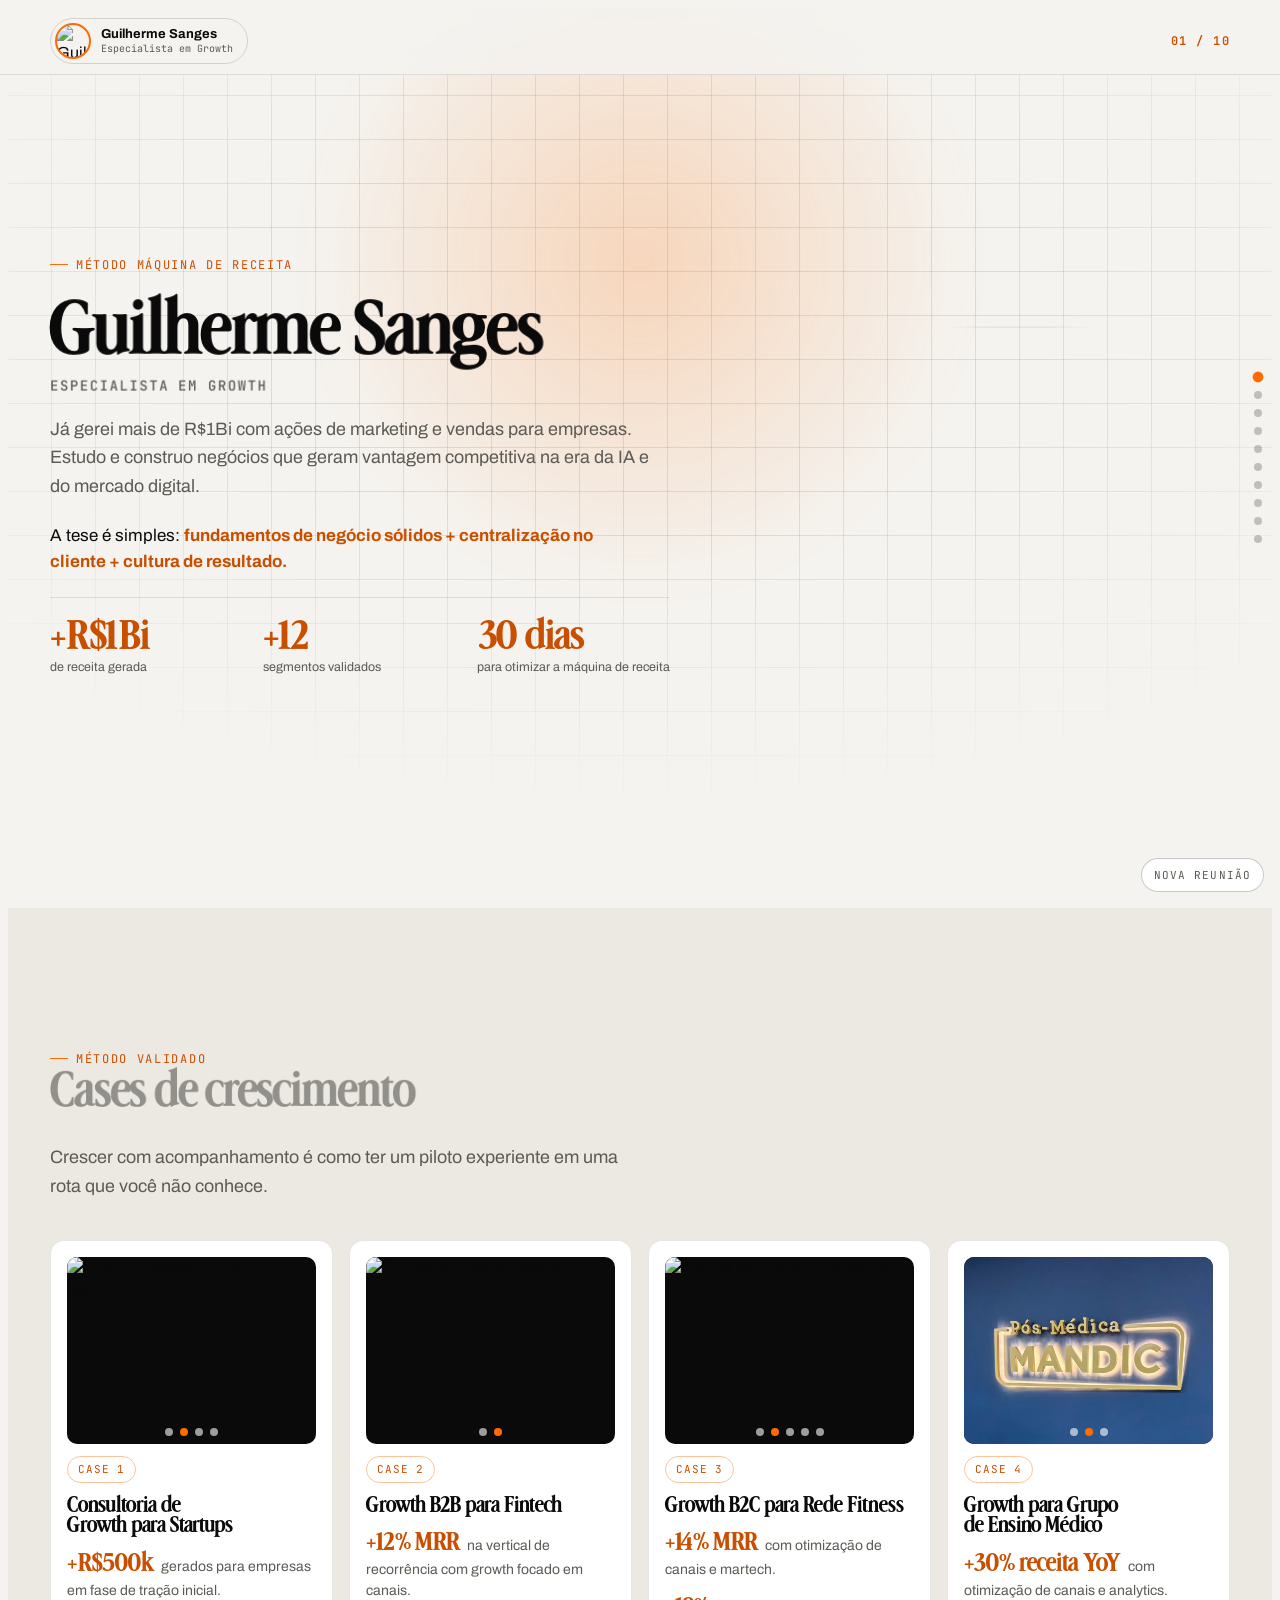
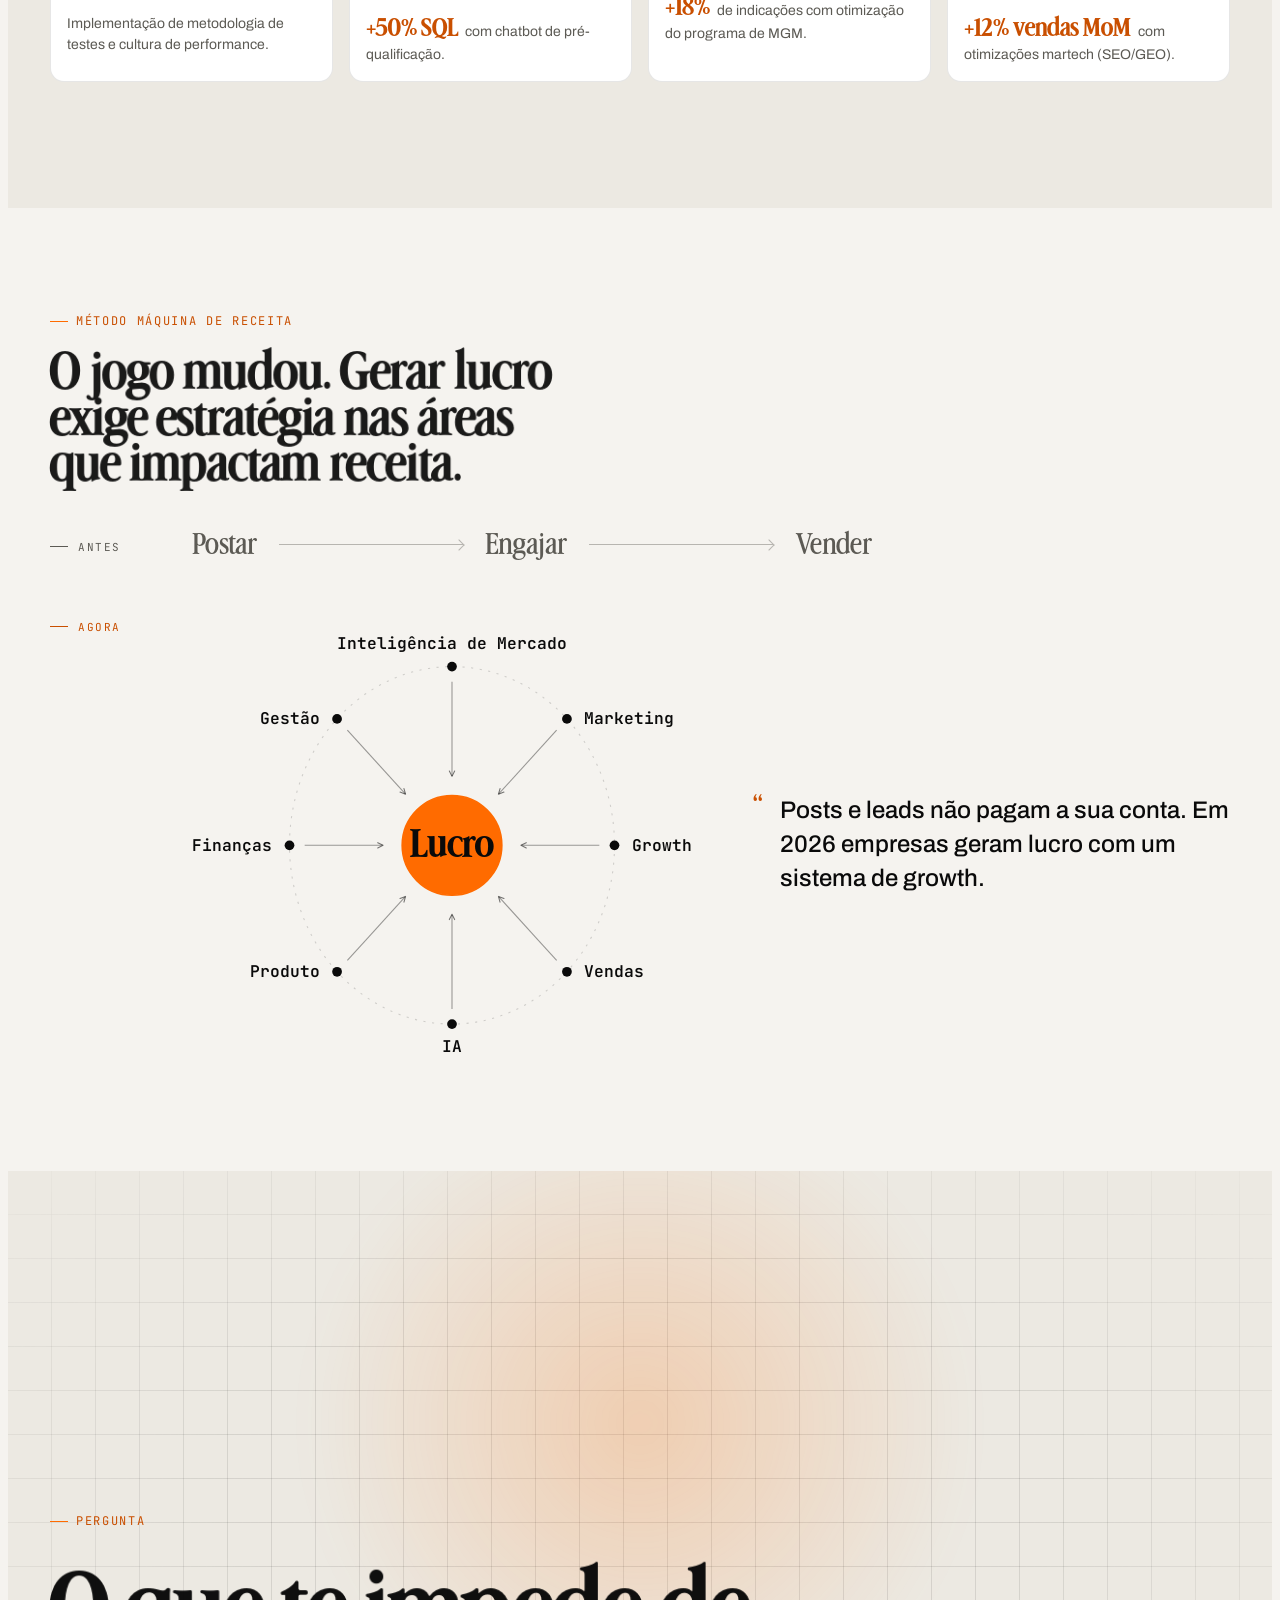
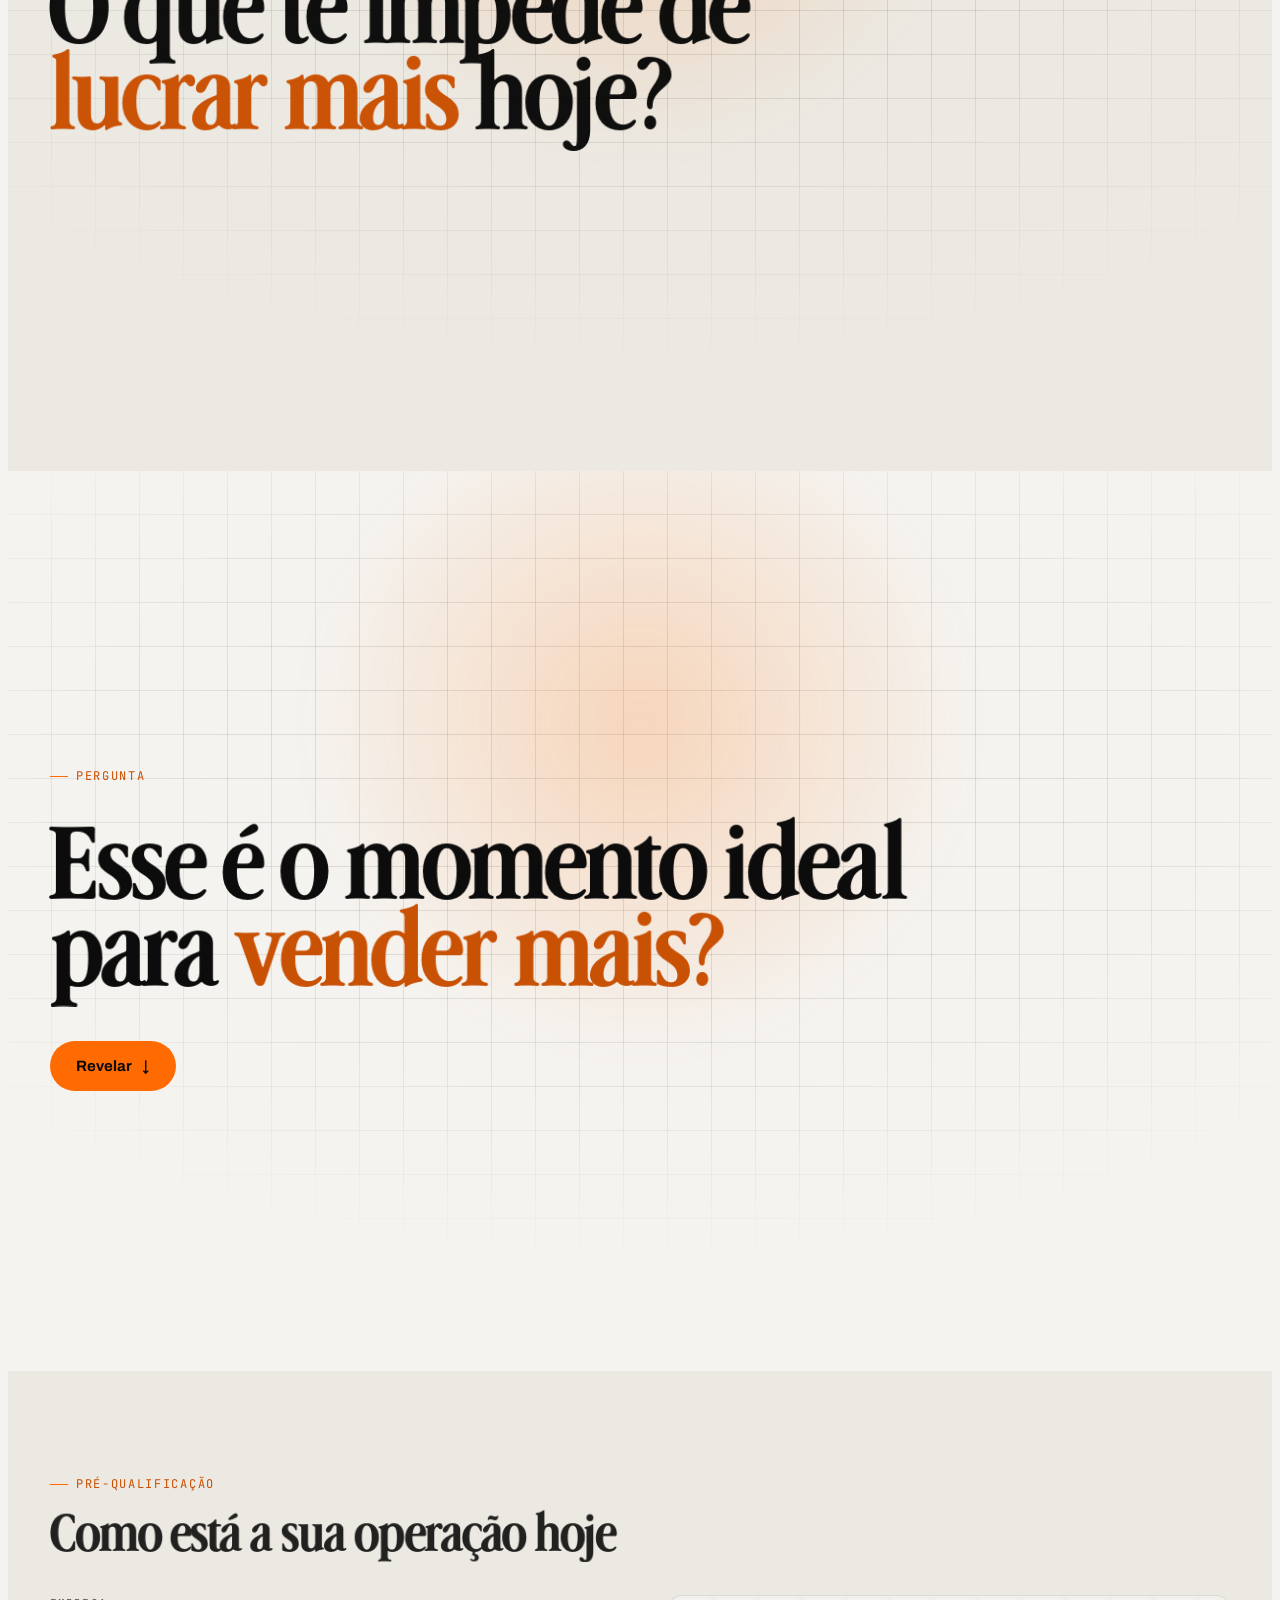
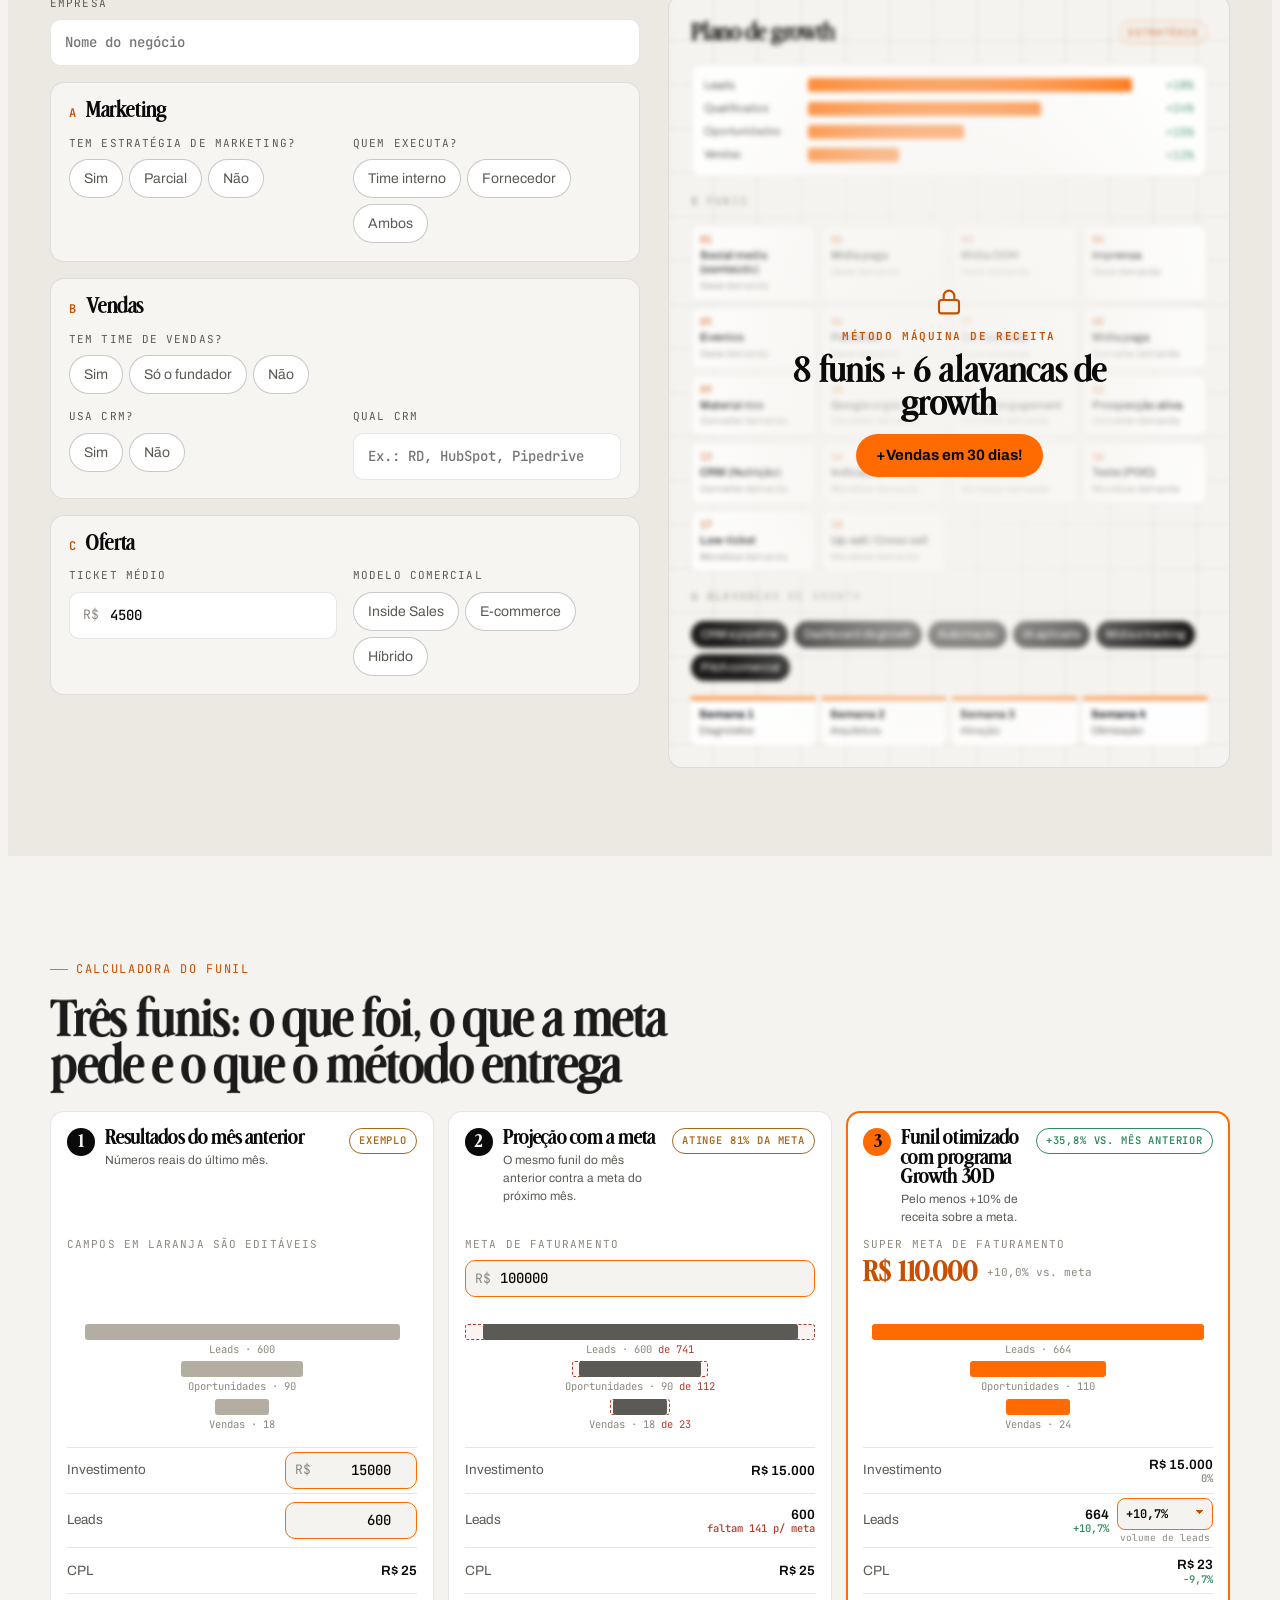
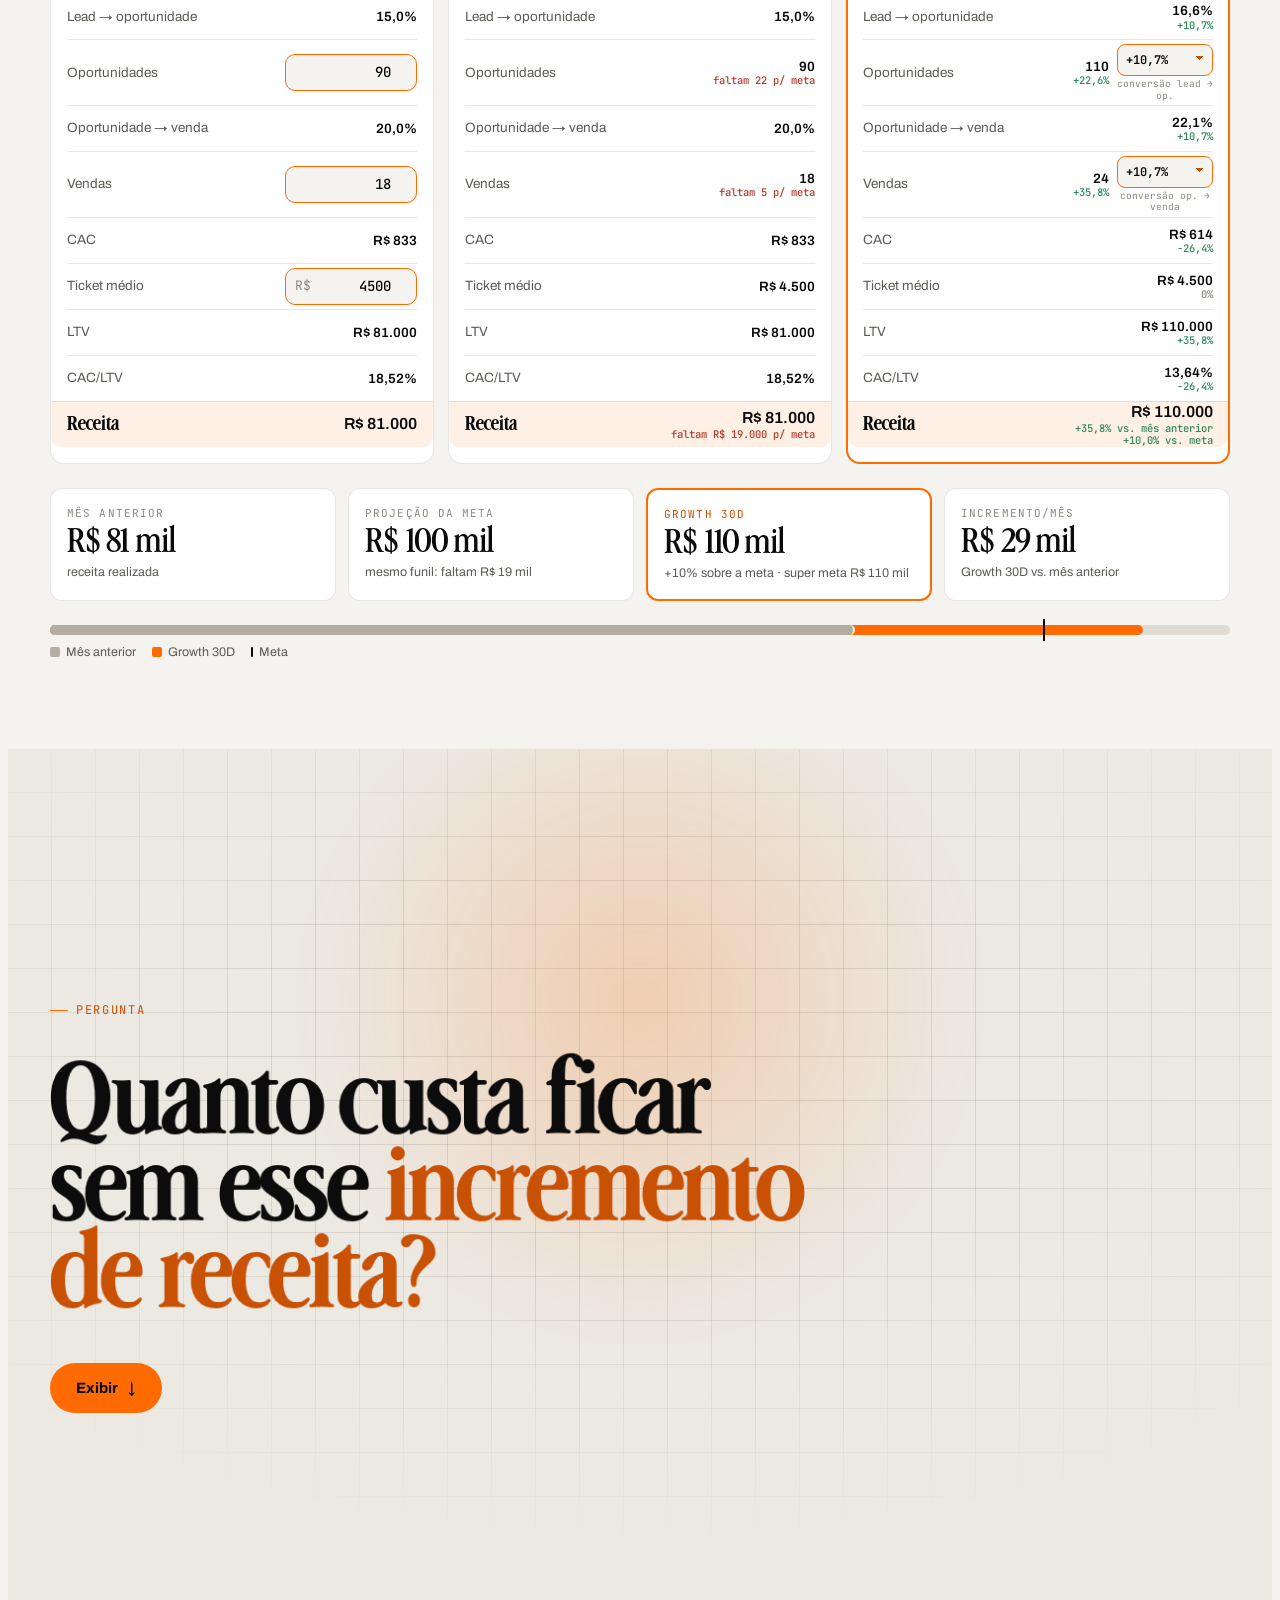
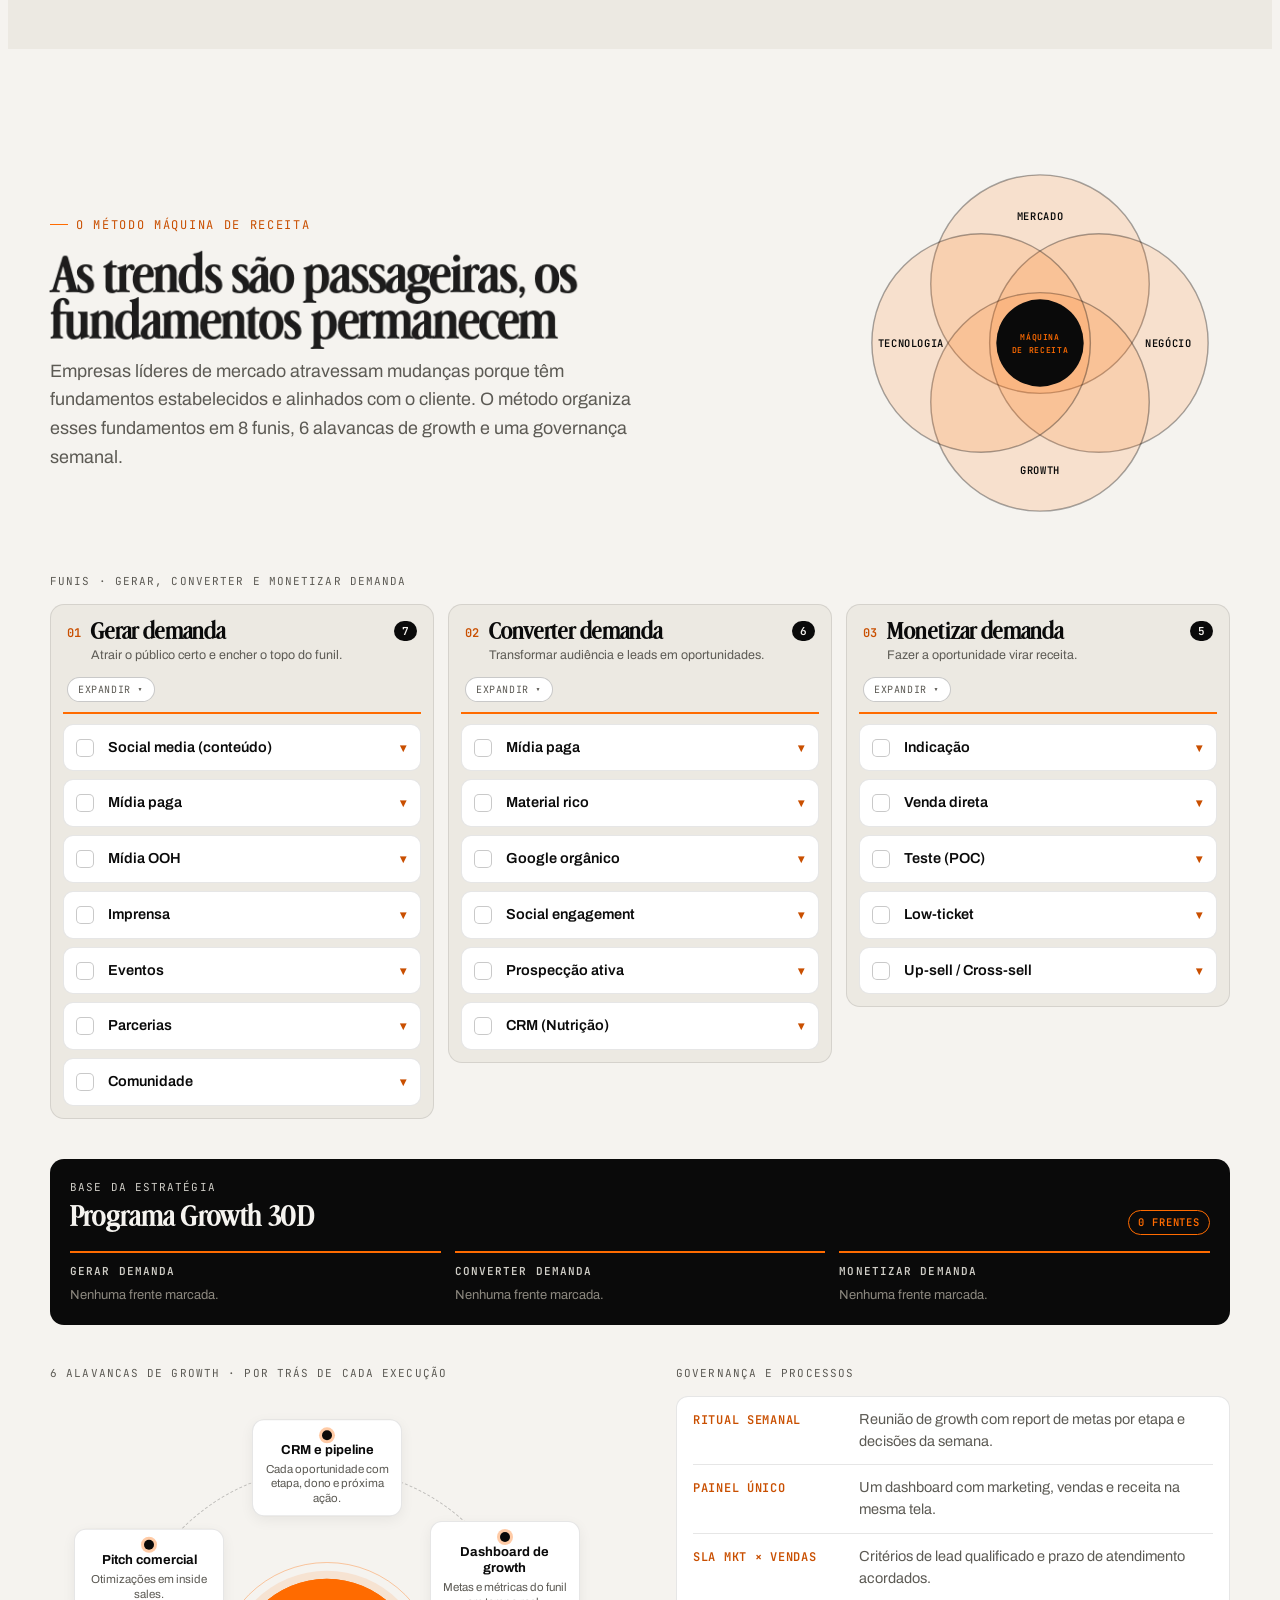
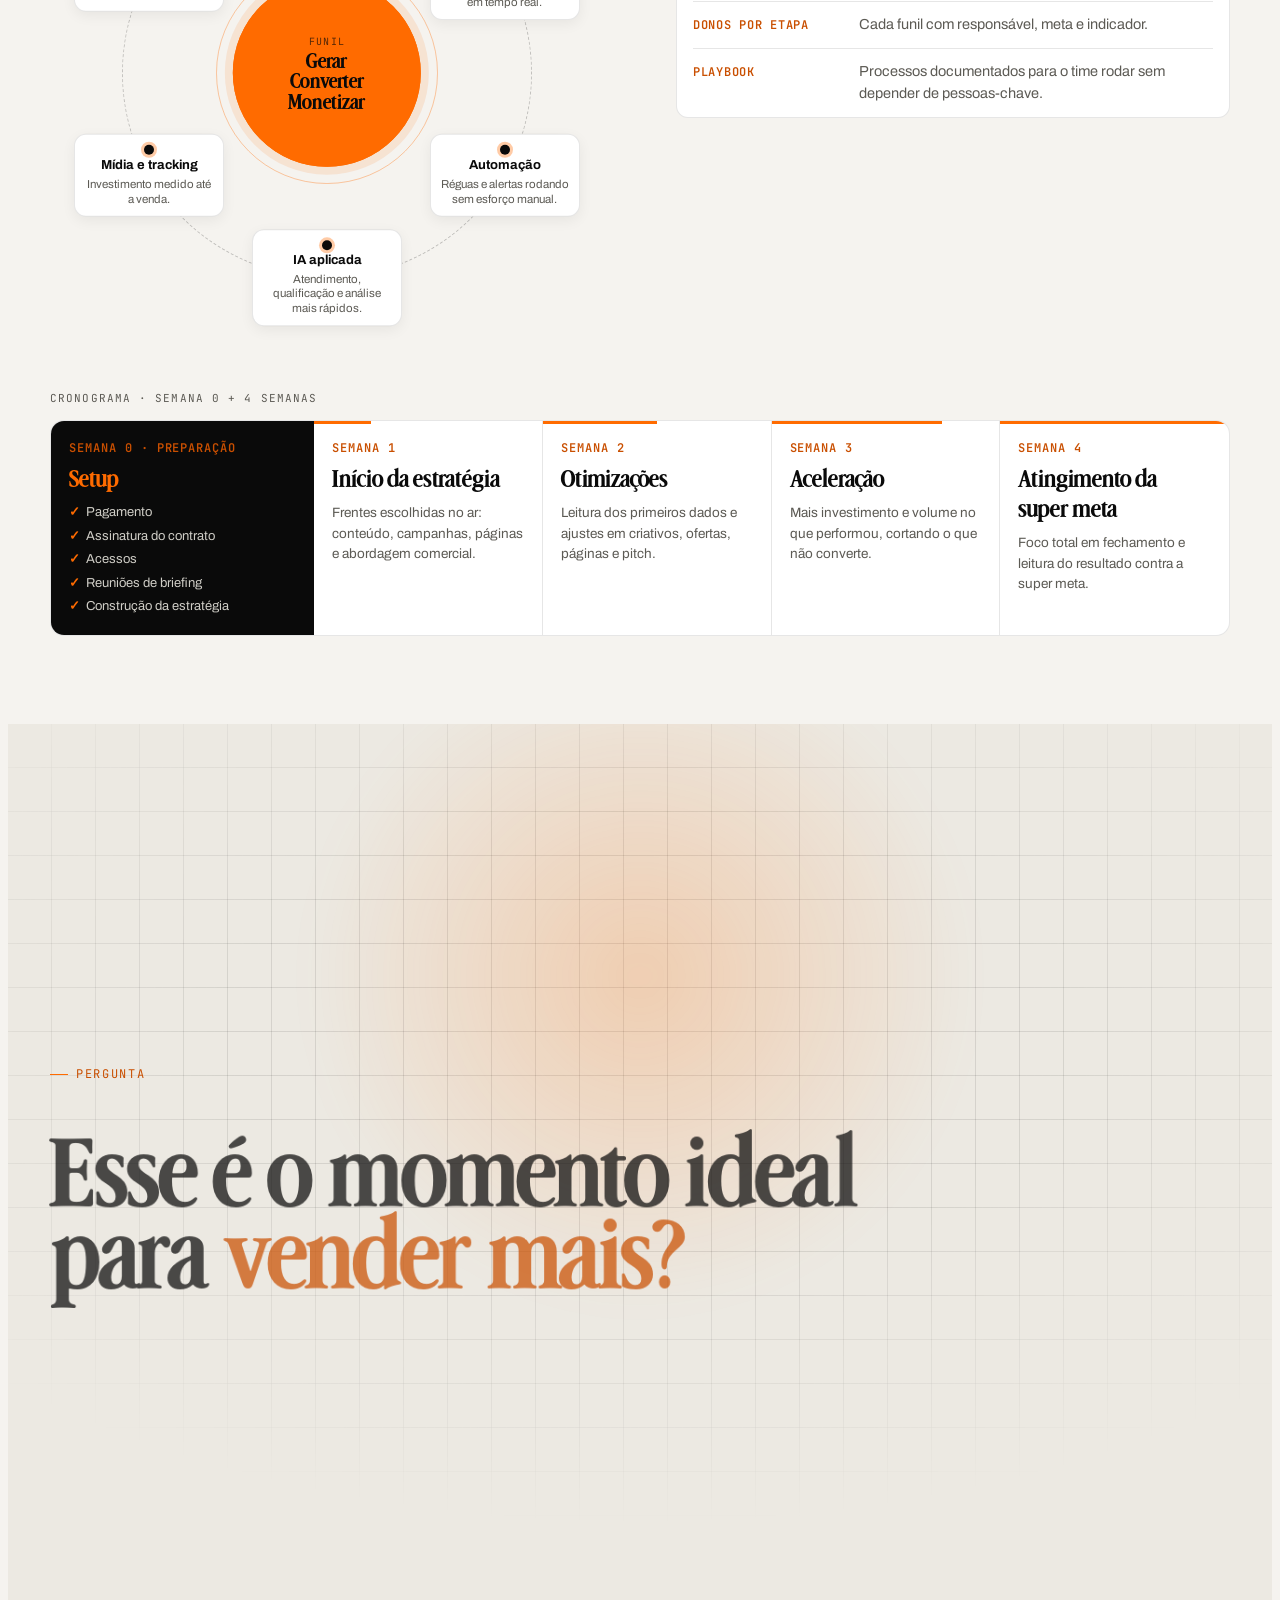
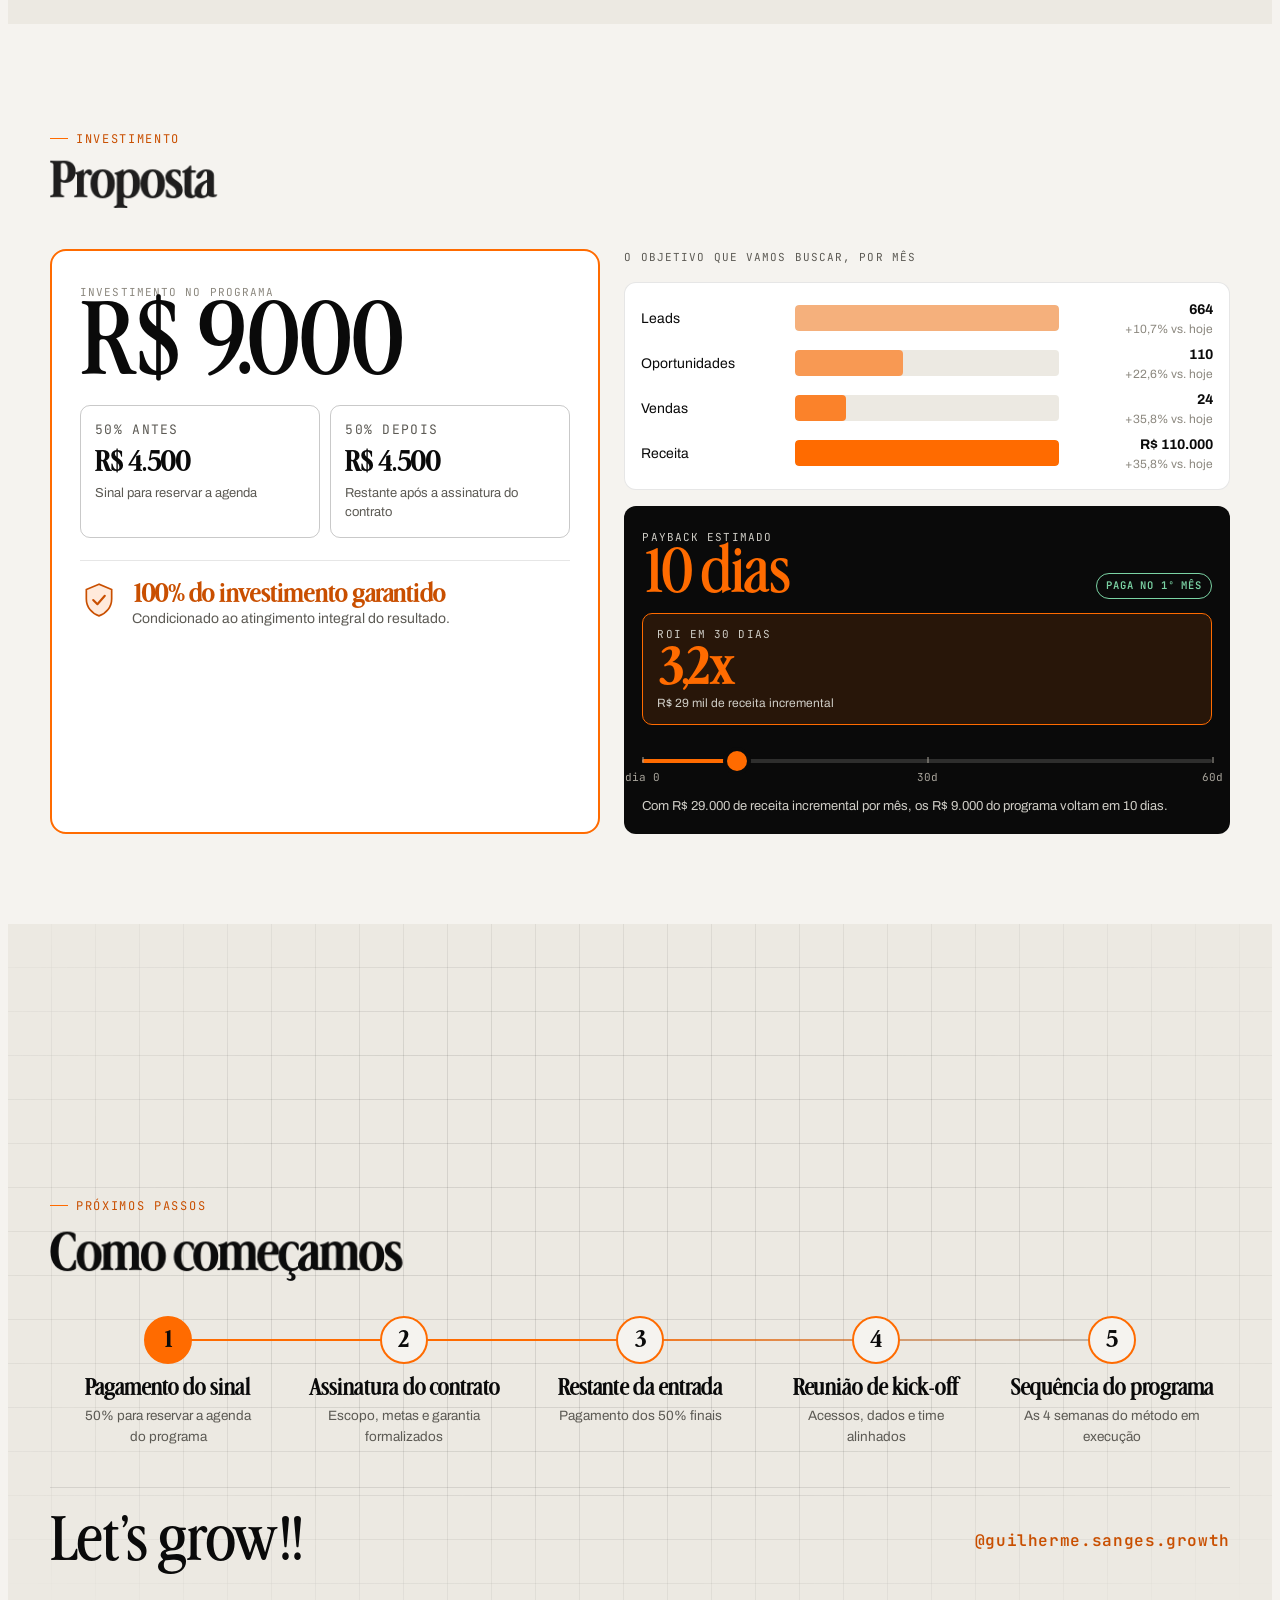
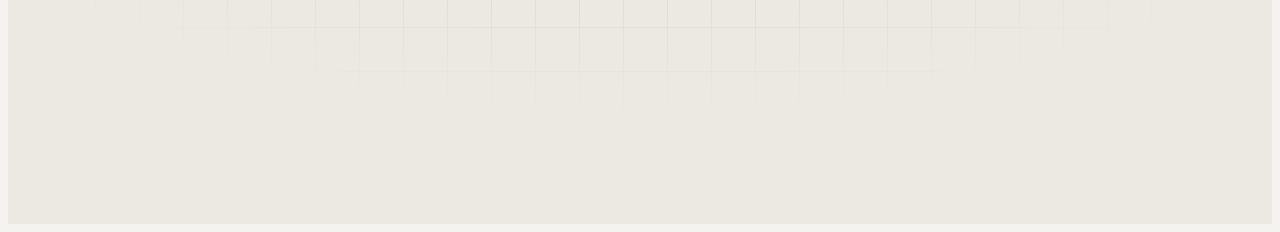
==== commit 23b5ebf5: "Growth 30D: novas frentes do Método Máquina de Receita (inclui CRM Nutrição) Co-Authored-By: Claude " ====
--- a/comercial-growth-30D/index.html
+++ b/comercial-growth-30D/index.html
@@ -1,8 +1,11 @@
 <!doctype html><html lang="pt-BR"><head><meta charset="utf-8"><meta name="robots" content="noindex, nofollow"><meta name="viewport" content="width=device-width,initial-scale=1,viewport-fit=cover">
-<link rel="icon" href="data:image/svg+xml,<svg xmlns=%22http://www.w3.org/2000/svg%22 viewBox=%220 0 100 100%22><rect width=%22100%22 height=%22100%22 fill=%22%230A0A0A%22/><text x=%2250%22 y=%2266%22 font-size=%2260%22 fill=%22%23FF6B00%22 text-anchor=%22middle%22 font-family=%22Arial%22>G</text></svg>"></head><body>
+<link rel="icon" href="/favicon.ico" sizes="32x32" />
+<link rel="icon" type="image/png" sizes="48x48" href="/favicon-48.png" />
+<link rel="icon" type="image/png" sizes="96x96" href="/favicon-96.png" />
+<link rel="icon" type="image/png" sizes="192x192" href="/favicon-192.png" />
+<link rel="apple-touch-icon" sizes="180x180" href="/apple-touch-icon.png" />
 <title>Máquina de Receita · Reunião</title>
 <meta name="claude:viewport-fit-sides" content="cover">
-<link rel="icon" href="data:image/svg+xml,<svg xmlns=%22http://www.w3.org/2000/svg%22 viewBox=%220 0 100 100%22><rect width=%22100%22 height=%22100%22 fill=%22%230A0A0A%22/><text x=%2250%22 y=%2266%22 font-size=%2260%22 fill=%22%23FF6B00%22 text-anchor=%22middle%22 font-family=%22Arial%22>G</text></svg>">
 <link rel="preconnect" href="https://fonts.googleapis.com">
 <link rel="preconnect" href="https://fonts.gstatic.com" crossorigin>
 <link rel="stylesheet" href="https://fonts.googleapis.com/css2?family=Archivo:wght@400;500;600;700&family=JetBrains+Mono:wght@400;500;600&display=swap">
@@ -10,9 +13,9 @@
 @font-face{font-family:"Advercase";font-weight:400;font-display:swap;src:url([data-uri]) format("woff2")}
 @font-face{font-family:"Advercase";font-weight:700;font-display:swap;src:url([data-uri]) format("woff2")}
 
-/* Layout: dobras de tela cheia roladas na vertical no visual do Growth Hub (off-white, tom, grade com brilho laranja), cromo fixo com chip do autor e contador. Visual claro único. */
+/* Layout: dobras de tela cheia roladas na vertical no visual do site GS Growth (off-white, tom, grade com brilho laranja), cromo fixo com chip do autor e contador. Visual claro único. */
 :root{
-  --bg:#F5F3EF;          /* off-white do hub */
+  --bg:#F5F3EF;          /* off-white do site principal */
   --bg-tone:#ECE9E2;     /* dobra "tone" */
   --card:#FFFFFF;
   --ink:#0A0A0A;
@@ -42,7 +45,7 @@
 button,input,select,textarea{font:inherit;color:inherit}
 :focus-visible{outline:2px solid var(--accent);outline-offset:3px;border-radius:4px}
 
-/* ---------- cromo fixo (nav do hub) ---------- */
+/* ---------- cromo fixo (nav do site principal) ---------- */
 .chrome{position:fixed;top:0;left:0;right:0;z-index:30;backdrop-filter:blur(10px);-webkit-backdrop-filter:blur(10px);background:rgba(245,243,239,.82);border-bottom:1px solid var(--line);
   padding-top:env(safe-area-inset-top,0px);padding-left:var(--gut-l);padding-right:var(--gut-r)}
 .chrome-in{max-width:1180px;margin-inline:auto;display:flex;justify-content:space-between;align-items:center;gap:16px;padding-block:10px}
@@ -109,7 +112,7 @@
 .stat b{font-family:var(--f-display);font-size:clamp(26px,2.6vw,34px);color:var(--accent-ink);line-height:1}
 .stat span{font-size:12.5px;color:var(--ink-2)}
 
-/* ---------- 1b. cases (cards do hub) ---------- */
+/* ---------- 1b. cases (cards do site principal) ---------- */
 .cases{display:grid;grid-template-columns:repeat(4,minmax(0,1fr));gap:16px}
 .case{background:var(--card);border:1px solid var(--line);border-radius:var(--radius);padding:16px;display:flex;flex-direction:column;gap:12px;min-width:0}
 .case-tag{font-family:var(--f-mono);font-size:11px;letter-spacing:.08em;text-transform:uppercase;color:var(--accent-ink);border:1px solid rgba(255,107,0,.4);border-radius:999px;padding:4px 10px;width:fit-content}
@@ -124,7 +127,7 @@
 .car-dots button{width:8px;height:8px;padding:0;border:0;border-radius:50%;background:rgba(255,255,255,.6);cursor:pointer}
 .car-dots button.on{background:var(--accent)}
 
-/* ---------- 1c. antes x agora (do hub) ---------- */
+/* ---------- 1c. antes x agora (do site principal) ---------- */
 .compare{display:flex;flex-direction:column;gap:44px}
 .crow{display:grid;grid-template-columns:110px minmax(0,1fr);gap:32px;align-items:start}
 .ctag{display:flex;align-items:center;gap:10px;font-family:var(--f-mono);font-size:11px;letter-spacing:.14em;text-transform:uppercase;color:var(--ink-2);padding-top:12px}
@@ -801,12 +804,12 @@
     <div class="rev chart-card">
       <div class="chart-head">
         <div class="chart-total"><span class="label">Receita incremental acumulada em 12 meses</span><span class="v" id="cTotal">–</span><span class="s" id="cTotalS">–</span></div>
-        <div class="legend"><span><i style="background:var(--bar-base)"></i>Receita flat (As Is)</span><span><i style="background:var(--accent)"></i>Incremento de +5% ao mês</span></div>
+        <div class="legend"><span><i style="background:var(--bar-base)"></i>Receita flat (As Is)</span><span><i style="background:var(--accent)"></i>Growth 30D + 5% ao mês</span></div>
       </div>
       <div class="chart-box" id="chartBox"><div class="tip" id="tip"></div></div>
       <div class="chart-foot">
         <div class="kpi"><span class="label">Receita flat em 12 meses</span><span class="v" id="cFlat">–</span></div>
-        <div class="kpi"><span class="label">Receita com +5% MoM</span><span class="v" id="cGrow">–</span></div>
+        <div class="kpi"><span class="label">Receita com Growth 30D</span><span class="v" id="cGrow">–</span></div>
         <div class="kpi hot"><span class="label">Receita do mês 12</span><span class="v" id="cM12">–</span><span class="s" id="cM12S">–</span></div>
       </div>
     </div>
@@ -959,32 +962,44 @@
 /* cada frente: [nome, descrição, ações (infográfico), entregáveis] */
 const KANBAN=[
   ["Gerar demanda","Atrair o público certo e encher o topo do funil.",[
-    ["Conteúdo fundo de funil","Conteúdo que vende: formatos que viralizam e falam direto da oferta.",
+    ["Social media (conteúdo)","Conteúdo que vende: formatos que viralizam e falam direto da oferta.",
       ["Formatos virais: advertorial, caixinha de pergunta, POV, expectativa x realidade","Abordagem da oferta em diferentes ângulos","Material rico como porta de entrada"],
       ["6 estáticos","6 roteiros de vídeo-conversão"]],
-    ["Mídia paga · tráfego","Tráfego qualificado com plano, tracking e página prontos para converter.",
+    ["Mídia paga","Tráfego qualificado com plano, tracking e página prontos para converter.",
       ["Auditoria do plano de mídia","Setup de plataformas, estratégia, páginas e tracking","Otimizações gerais"],
       ["1 página de conversão","6 criativos virais para tráfego"]],
-    ["Relacionamento","Ativar a base que já existe e entregar oportunidades prontas ao comercial.",
-      ["Qualificação de lista","Pitch para abordagem","Hand-over com o comercial"],[]]]],
+    ["Mídia OOH","Presença física nos lugares por onde o público certo passa.",
+      ["Escolha de praças e pontos","Criativo com chamada para ação rastreável","Leitura de impacto na busca e no tráfego"],[]],
+    ["Imprensa","Autoridade de terceiros que coloca a marca na pauta do mercado.",
+      ["Definição de ângulos e pautas","Mapeamento de veículos e jornalistas","Aproveitamento das matérias em conteúdo e mídia"],[]],
+    ["Eventos","Encontros que colocam a marca frente a frente com quem decide.",
+      ["Escolha dos eventos certos","Ativação e captura de contatos","Follow-up com o comercial"],[]],
+    ["Parcerias","Acesso à audiência de quem já fala com o seu público.",
+      ["Mapeamento de parceiros","Proposta de valor para os dois lados","Ações conjuntas e controle de leads"],[]],
+    ["Comunidade","Um grupo que se reúne em torno da marca e gera demanda recorrente.",
+      ["Definição de formato e rituais","Conteúdo e encontros para engajar","Pontes da comunidade para a oferta"],[]]]],
   ["Converter demanda","Transformar audiência e leads em oportunidades.",[
-    ["Mídia paga · remarketing","Impactar quem já conhece a marca com a mensagem certa para avançar.",
+    ["Mídia paga","Impactar quem já conhece a marca com a mensagem certa para avançar.",
       ["Estratégia de retargeting x remarketing","Criativos para quebra de objeção","Setup de campanhas de conversão (lead ads, WhatsApp)"],[]],
+    ["Material rico","Um material de valor trocado por contato, usado em mídia e social engagement.",
+      ["Construção de 1 material rico","Aplicação em mídia paga e social engagement"],
+      ["1 material rico"]],
+    ["Google orgânico","Ser encontrado por quem já está pesquisando a solução.",
+      ["Pesquisa de termos com intenção de compra","Páginas e artigos otimizados","Chamadas para conversão em cada página"],[]],
     ["Social engagement","Social selling automatizado a partir de um material rico.",
       ["Construção de 1 material rico","Automação ManyChat para social selling"],
       ["1 material rico","1 automação ManyChat"]],
-    ["Masterclass (grupo WhatsApp)","Aula em grupo de WhatsApp que educa e termina na oferta.",EOF3,[]],
-    ["Outbound","Prospecção ativa em contas com perfil ideal.",
+    ["Prospecção ativa","Abordagem direta em contas com perfil ideal.",
       ["Definição do perfil ideal e lista de contas","Cadência e script de abordagem","Hand-over com o comercial"],[]],
-    ["Material rico","Um material de valor trocado por contato, usado em mídia e social engagement.",
-      ["Construção de 1 material rico","Aplicação em mídia paga e social engagement"],
-      ["1 material rico"]]]],
+    ["CRM (Nutrição)","Nutrir os leads da base até estarem prontos para comprar.",
+      ["Segmentação da base","Réguas de nutrição por e-mail e WhatsApp","Lead scoring e passagem para o comercial"],[]]]],
   ["Monetizar demanda","Fazer a oportunidade virar receita.",[
+    ["Indicação","Clientes satisfeitos trazendo novos clientes de forma estruturada.",
+      ["Momento certo para pedir","Incentivo para quem indica","Acompanhamento das indicações"],[]],
+    ["Venda direta","Reunião consultiva que mapeia o problema e apresenta a proposta.",EOF3,[]],
+    ["Teste (POC)","Prova de conceito com escopo curto e meta clara (Growth 30D).",EOF3,[]],
     ["Low-ticket","Oferta de entrada que gera caixa e transforma lead em cliente.",EOF3,[]],
-    ["Trial","Período de teste para o cliente experimentar o valor antes de comprar.",EOF3,[]],
-    ["Sessão diagnóstico","Reunião consultiva que mapeia o problema e apresenta o plano.",EOF3,[]],
-    ["POC","Prova de conceito com escopo curto e meta clara (Growth 30D).",EOF3,[]],
-    ["Upsell / Cross-sell","Vender mais para quem já é cliente, aumentando ticket e LTV.",
+    ["Up-sell / Cross-sell","Vender mais para quem já é cliente, aumentando ticket e LTV.",
       ["Qualificação de lista","Pitch para abordagem","Hand-over com o comercial"],[]]]]
 ];
 /* infográfico de cada frente: trilha de ações numeradas + entregáveis em destaque */
@@ -1195,10 +1210,10 @@
   $("#superMetaS").textContent=`+${pct(o.R/(meta||b.R)-1)} vs. ${meta?"meta":"mês anterior"}`;
   $("#kOptS").textContent=`+${pct(o.R/(meta||b.R)-1,0)} sobre a ${meta?"meta":"receita"} · super meta ${short(tgt)}`;
   $("#kInc").textContent=short(o.R-b.R);
-  /* badge: incremento mensal da super meta e incremento acumulado em 12 meses (mesma conta do gráfico: +5% ao mês sobre a receita atual) */
+  /* badge: incremento mensal da super meta e incremento acumulado em 12 meses (mesma conta do gráfico: parte da receita otimizada e cresce +5% ao mês) */
   hasData=b.R>0;if(cur!=null&&secs[cur])$("#goalBadge").hidden=+secs[cur].dataset.g<5||!hasData;
   $("#gbV").textContent=`+${short(o.R-b.R)}`;
-  $("#gbY").textContent=`+${short(b.R*(Array.from({length:12},(_,k)=>Math.pow(1.05,k+1)).reduce((a,x)=>a+x,0)-12))}`;
+  $("#gbY").textContent=`+${short(proj12(b.R,o.R).reduce((a,d)=>a+d.inc,0))}`;
   const top=Math.max(meta,o.R,b.R)*1.08||1;
   $("#mtA").style.width=(b.R/top*100)+"%";
   $("#mtO").style.width=(o.R/top*100)+"%";
@@ -1213,20 +1228,23 @@
 const MES=["jan","fev","mar","abr","mai","jun","jul","ago","set","out","nov","dez"];
 let chartAnimated=false;
 function niceStep(raw){const p=Math.pow(10,Math.floor(Math.log10(raw)));const f=raw/p;return(f<=1?1:f<=2?2:f<=2.5?2.5:f<=5?5:10)*p}
+/* projeção 12 meses: flat = receita realizada (As Is); com Growth 30D o mês 1 parte da receita otimizada (funil 3) e cresce +5% ao mês */
+function proj12(base,opt){const now=new Date(),start=opt>0?opt:base;
+  return Array.from({length:12},(_,i)=>{const d=new Date(now.getFullYear(),now.getMonth()+i+1,1);return{lb:MES[d.getMonth()]+"/"+String(d.getFullYear()).slice(2),base,inc:Math.max(0,start*Math.pow(1.05,i)-base)}})}
 function renderChart(m){
-  const base=m.R, box=$("#chartBox"), now=new Date();
-  const data=Array.from({length:12},(_,i)=>{const d=new Date(now.getFullYear(),now.getMonth()+i+1,1);return{lb:MES[d.getMonth()]+"/"+String(d.getFullYear()).slice(2),base,inc:base*(Math.pow(1.05,i+1)-1)}});
+  const base=m.R, box=$("#chartBox");
+  const data=proj12(base,m.R2), last=data[11].base+data[11].inc;
   const totInc=data.reduce((a,d)=>a+d.inc,0), flat=base*12;
   $("#cTotal").textContent=brl(totInc);
   $("#cTotalS").textContent=base>0?`É o que fica na mesa em 12 meses mantendo a receita flat em ${short(base)}/mês.`:"Preencha a calculadora para ver a projeção.";
   $("#cFlat").textContent=short(flat);
   $("#cGrow").textContent=short(flat+totInc);
-  $("#cM12").textContent=short(base*Math.pow(1.05,12));
-  $("#cM12S").textContent=base>0?`+${pct(Math.pow(1.05,12)-1,0)} sobre a receita atual`:"";
+  $("#cM12").textContent=short(last);
+  $("#cM12S").textContent=base>0?`+${pct(last/base-1,0)} sobre a receita atual`:"";
   const W=960,H=360,ml=72,mr=16,mt=28,mb=36,iw=W-ml-mr,ih=H-mt-mb;
-  const max=base*Math.pow(1.05,12)||1, st=niceStep(max/4), ymax=Math.ceil(max/st)*st;
+  const max=last||1, st=niceStep(max/4), ymax=Math.ceil(max/st)*st;
   const y=v=>mt+ih-(v/ymax)*ih, band=iw/12, bw=Math.min(44,band*.56);
-  let s=`<svg viewBox="0 0 ${W} ${H}" role="img" aria-label="Projeção de 12 meses: receita flat contra incremento de 5% ao mês">`;
+  let s=`<svg viewBox="0 0 ${W} ${H}" role="img" aria-label="Projeção de 12 meses: receita flat contra Growth 30D com +5% ao mês">`;
   for(let v=0;v<=ymax+1e-6;v+=st)s+=`<line class="gl" x1="${ml}" x2="${W-mr}" y1="${y(v)}" y2="${y(v)}"></line><text x="${ml-10}" y="${y(v)+4}" text-anchor="end">${short(v).replace("R$ ","")}</text>`;
   data.forEach((d,i)=>{
     const x=ml+band*i+(band-bw)/2, yb=y(d.base), hb=y(0)-yb, yi=y(d.base+d.inc), hi=Math.max(0,yb-2-yi), r=Math.min(4,hi/2);
@@ -1341,4 +1359,4 @@
 });
 })();
 </script>
-</body></html>+</body></html>
